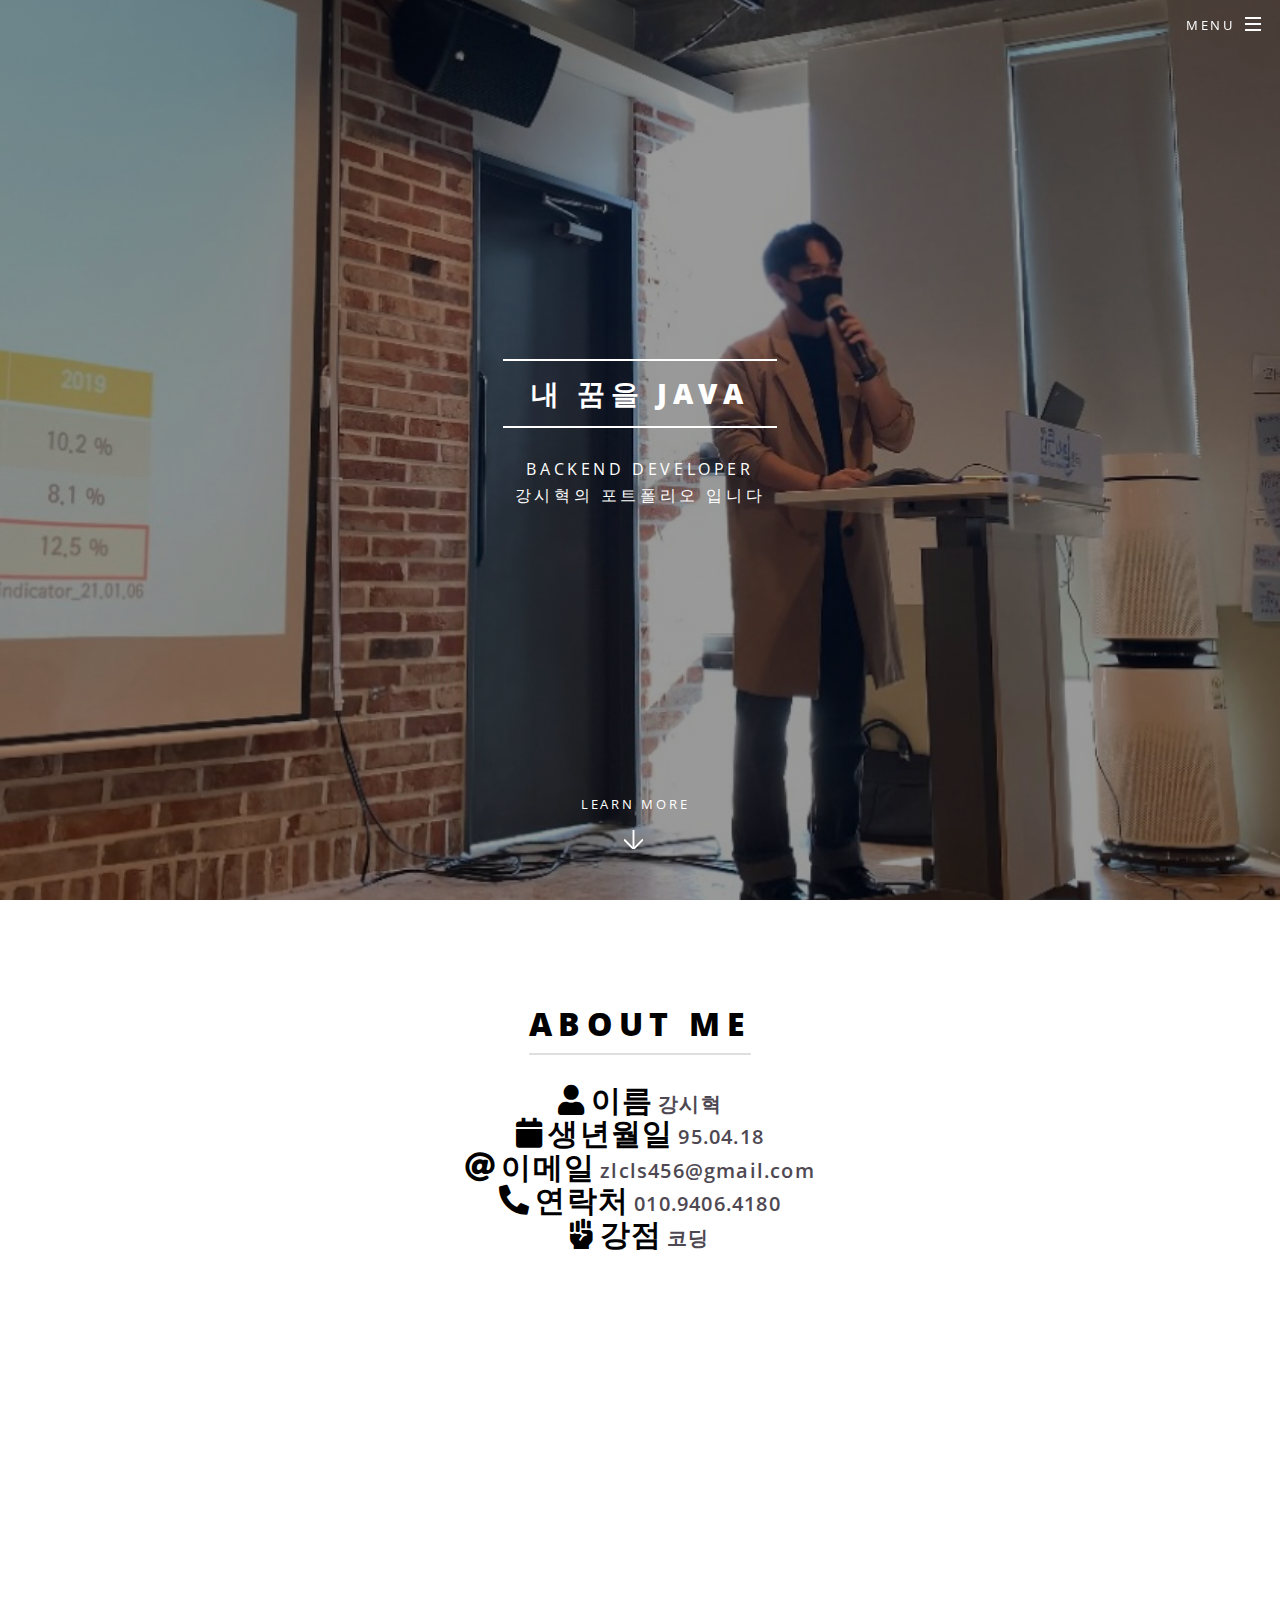
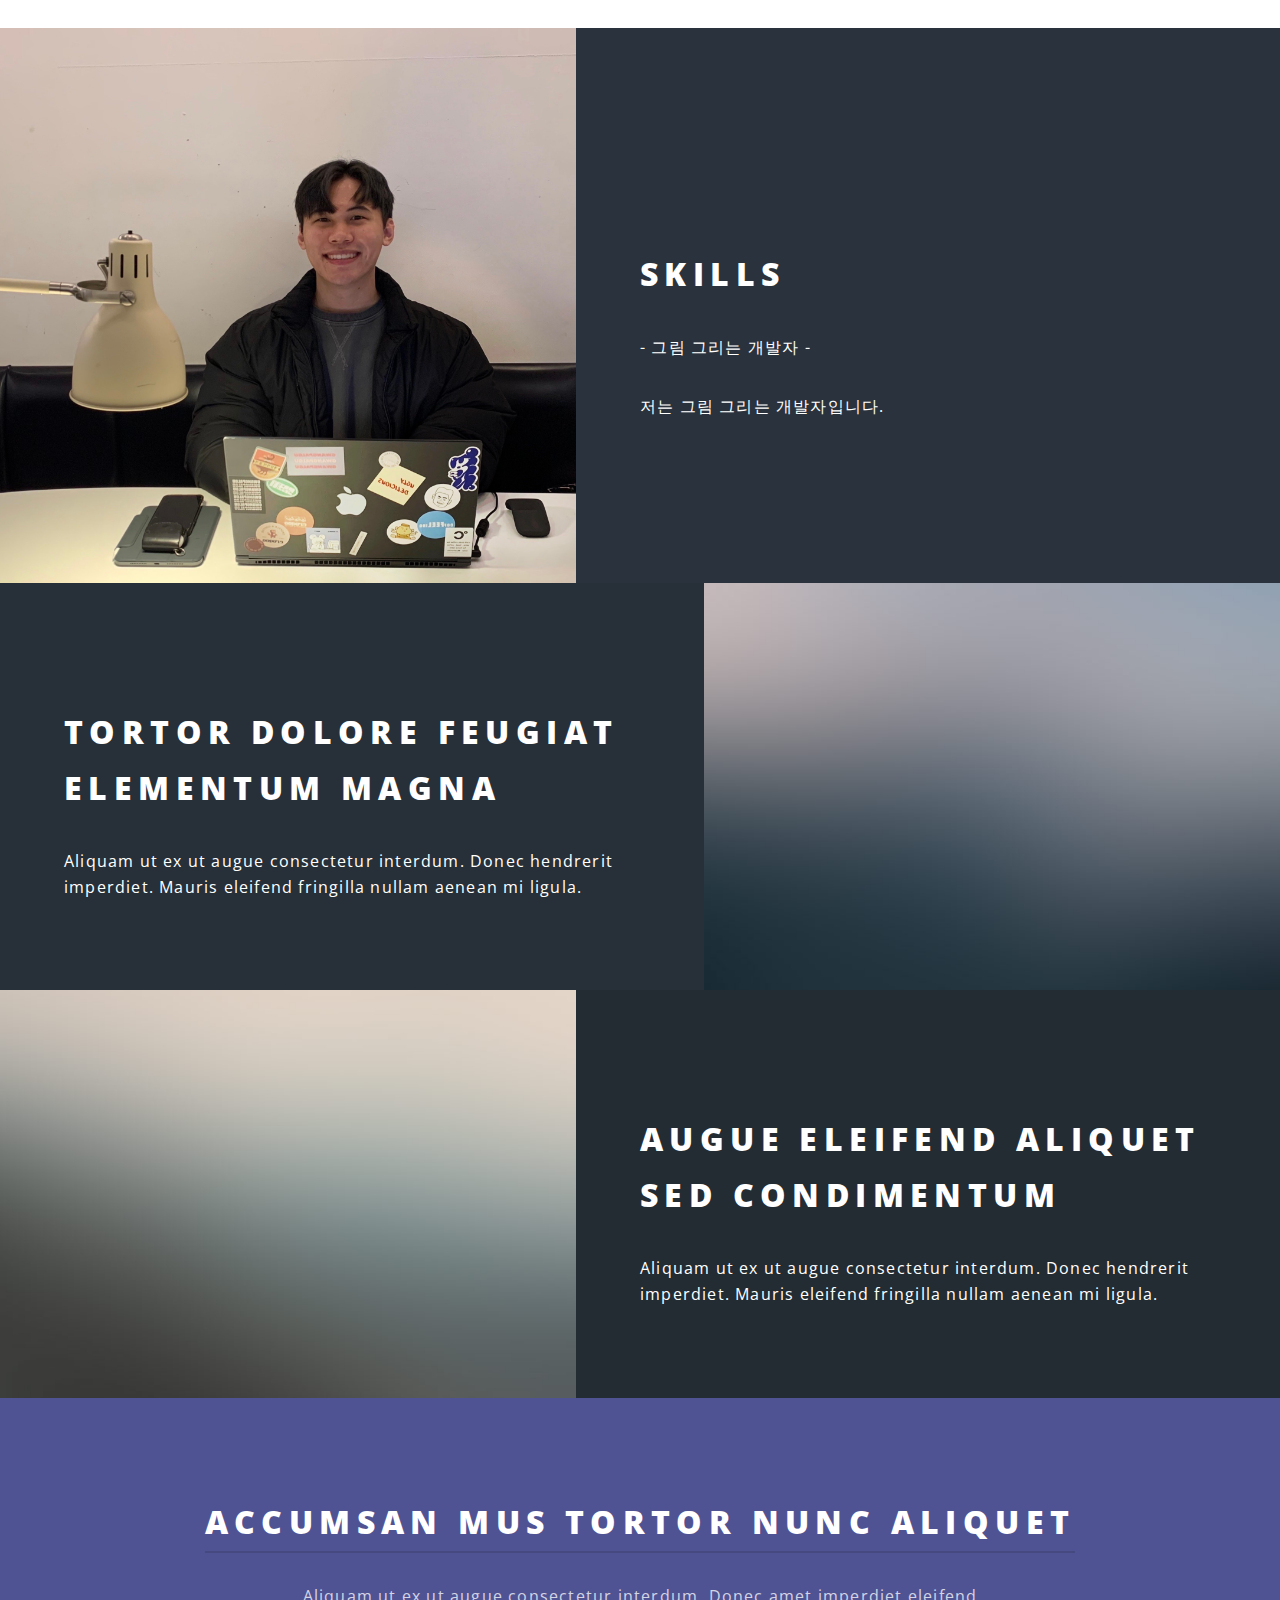
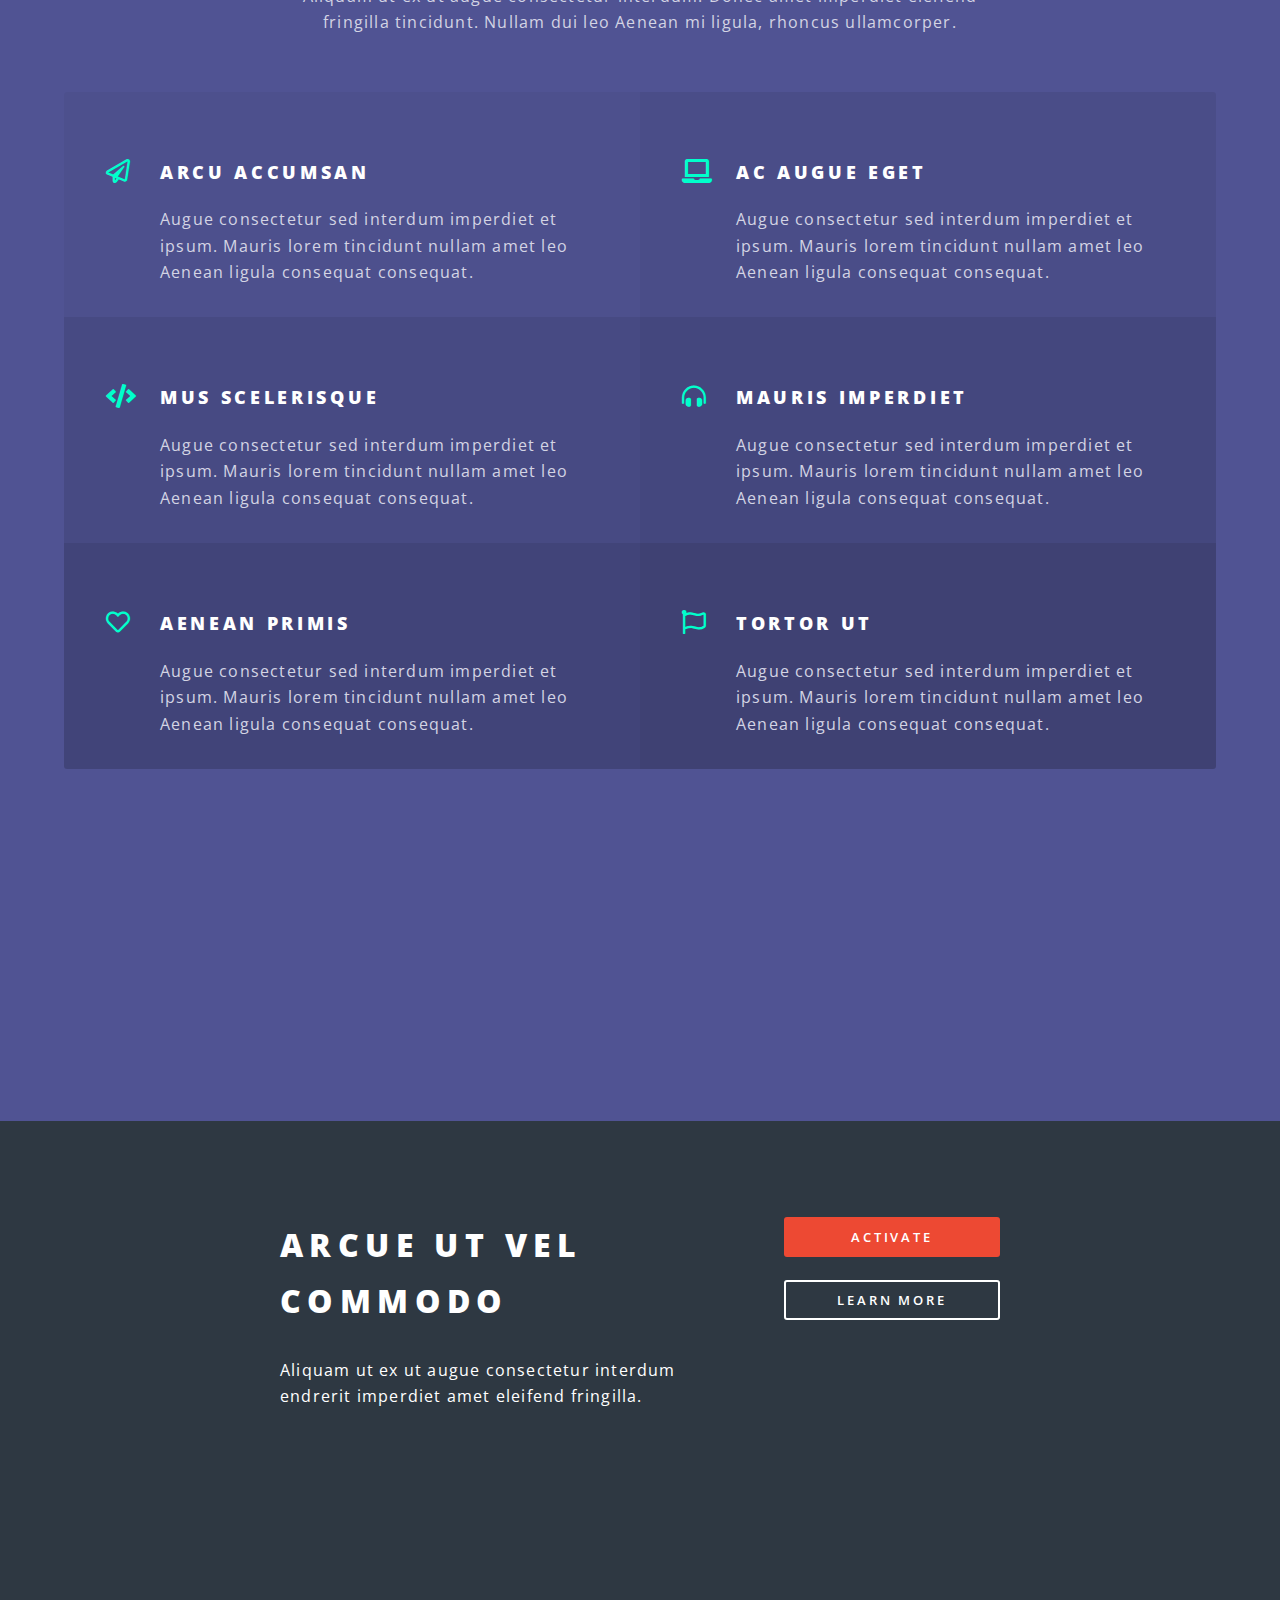
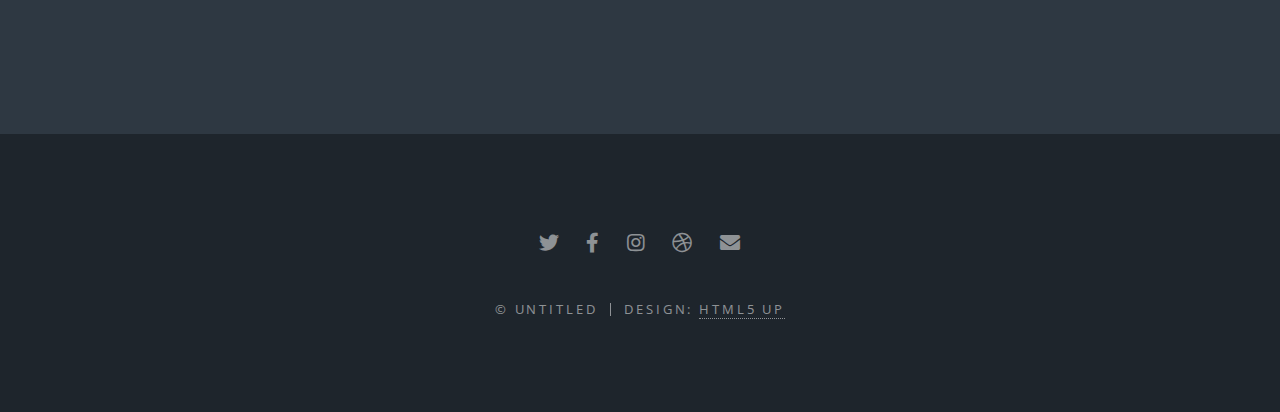
==== WebContent/index.html @ 8d901630 "웹 포트폴리오 제작 진행" ====
<!DOCTYPE HTML>
<!--
	Spectral by HTML5 UP
	html5up.net | @ajlkn
	Free for personal and commercial use under the CCA 3.0 license (html5up.net/license)
-->
<html>
	<head>
		<title>JAMES's Portfolio</title>
		<meta charset="utf-8" />
		<meta name="viewport" content="width=device-width, initial-scale=1, user-scalable=no" />
		<link rel="stylesheet" href="assets/css/main.css" />
		<link rel="stylesheet" href="https://cdnjs.cloudflare.com/ajax/libs/font-awesome/5.8.2/css/all.min.css"/>
		<noscript><link rel="stylesheet" href="assets/css/noscript.css" /></noscript>
	</head>
	<body class="landing is-preload">

		<!-- Page Wrapper -->
			<div id="page-wrapper">

				<!-- Header -->
					<header id="header" class="alt">
						<h1><a href="index.html">JAMES's Portfolio</a></h1>
						<nav id="nav">
							<ul>
								<li class="special">
									<a href="#menu" class="menuToggle"><span>Menu</span></a>
									<div id="menu">
										<ul>
											<li><a href="index.html">Home</a></li>
											<li><a href="generic.html">Generic</a></li>
											<li><a href="elements.html">Elements</a></li>
											<li><a href="#">Sign Up</a></li>
											<li><a href="#">Log In</a></li>
										</ul>
									</div>
								</li>
							</ul>
						</nav>
					</header>

				<!-- Banner -->
					<section id="banner">
						<div class="inner">
							<h2>내 꿈을 JAVA</h2>
							<p>Backend&nbsp;Developer</p>
							<p id="under_p">강시혁의&nbsp;포트폴리오&nbsp;입니다</p>							
							<!--<ul class="actions special">
								<li><a href="#" class="button primary">Activate</a></li>
							</ul>-->
						</div>
						<a href="#one" class="more scrolly">Learn More</a>
					</section>

				<!-- One -->
					<section id="one" class="wrapper style1 special">
						<div class="inner">
							<header class="major">
								<h2>ABOUT&nbsp;ME</h2>
								<div class="info_block">
									<i class="fas fa-user"></i>
									<span class="info_title">이름</span>
									<span>강시혁</span>
								</div>
								<div class="info_block">
									<i class="fas fa-calendar"></i>
									<span class="info_title">생년월일</span>
									<span>95.04.18</span>
								</div>
								<div class="info_block">
									<i class="fas fa-at"></i>
									<span class="info_title">이메일</span>
									<span>zlcls456@gmail.com</span>
								</div>
								<div class="info_block">
									<i class="fas fa-phone-alt"></i>
									<span class="info_title">연락처</span>
									<span>010.9406.4180</span>
								</div>
								<div class="info_block">
									<i class="fas fa-fist-raised"></i>
									<span class="info_title">강점</span>
									<span>코딩</span>
								</div>
							</header>
						</div>
					</section>

				<!-- Two -->
					<section id="two" class="wrapper alt style2">
						<section class="spotlight">
							<div class="image"><img src="images/james_dev.jpg" alt="" /></div><div class="content">
								<h2><br />
								SKILLS</h2>
								<div id="skill_box"></div>
								<div id="skill_box"></div>
								<div id="skill_box"></div>
								<p id="under_p">- 그림&nbsp;그리는&nbsp;개발자 -</p>
								<p id="under_p">저는 그림 그리는 개발자입니다.</p>
							</div>
						</section>
						<section class="spotlight">
							<div class="image"><img src="images/pic02.jpg" alt="" /></div><div class="content">
								<h2>Tortor dolore feugiat<br />
								elementum magna</h2>
								<p>Aliquam ut ex ut augue consectetur interdum. Donec hendrerit imperdiet. Mauris eleifend fringilla nullam aenean mi ligula.</p>
							</div>
						</section>
						<section class="spotlight">
							<div class="image"><img src="images/pic03.jpg" alt="" /></div><div class="content">
								<h2>Augue eleifend aliquet<br />
								sed condimentum</h2>
								<p>Aliquam ut ex ut augue consectetur interdum. Donec hendrerit imperdiet. Mauris eleifend fringilla nullam aenean mi ligula.</p>
							</div>
						</section>
					</section>

				<!-- Three -->
					<section id="three" class="wrapper style3 special">
						<div class="inner">
							<header class="major">
								<h2>Accumsan mus tortor nunc aliquet</h2>
								<p>Aliquam ut ex ut augue consectetur interdum. Donec amet imperdiet eleifend<br />
								fringilla tincidunt. Nullam dui leo Aenean mi ligula, rhoncus ullamcorper.</p>
							</header>
							<ul class="features">
								<li class="icon fa-paper-plane">
									<h3>Arcu accumsan</h3>
									<p>Augue consectetur sed interdum imperdiet et ipsum. Mauris lorem tincidunt nullam amet leo Aenean ligula consequat consequat.</p>
								</li>
								<li class="icon solid fa-laptop">
									<h3>Ac Augue Eget</h3>
									<p>Augue consectetur sed interdum imperdiet et ipsum. Mauris lorem tincidunt nullam amet leo Aenean ligula consequat consequat.</p>
								</li>
								<li class="icon solid fa-code">
									<h3>Mus Scelerisque</h3>
									<p>Augue consectetur sed interdum imperdiet et ipsum. Mauris lorem tincidunt nullam amet leo Aenean ligula consequat consequat.</p>
								</li>
								<li class="icon solid fa-headphones-alt">
									<h3>Mauris Imperdiet</h3>
									<p>Augue consectetur sed interdum imperdiet et ipsum. Mauris lorem tincidunt nullam amet leo Aenean ligula consequat consequat.</p>
								</li>
								<li class="icon fa-heart">
									<h3>Aenean Primis</h3>
									<p>Augue consectetur sed interdum imperdiet et ipsum. Mauris lorem tincidunt nullam amet leo Aenean ligula consequat consequat.</p>
								</li>
								<li class="icon fa-flag">
									<h3>Tortor Ut</h3>
									<p>Augue consectetur sed interdum imperdiet et ipsum. Mauris lorem tincidunt nullam amet leo Aenean ligula consequat consequat.</p>
								</li>
							</ul>
						</div>
					</section>

				<!-- CTA -->
					<section id="cta" class="wrapper style4">
						<div class="inner">
							<header>
								<h2>Arcue ut vel commodo</h2>
								<p>Aliquam ut ex ut augue consectetur interdum endrerit imperdiet amet eleifend fringilla.</p>
							</header>
							<ul class="actions stacked">
								<li><a href="#" class="button fit primary">Activate</a></li>
								<li><a href="#" class="button fit">Learn More</a></li>
							</ul>
						</div>
					</section>

				<!-- Footer -->
					<footer id="footer">
						<ul class="icons">
							<li><a href="#" class="icon brands fa-twitter"><span class="label">Twitter</span></a></li>
							<li><a href="#" class="icon brands fa-facebook-f"><span class="label">Facebook</span></a></li>
							<li><a href="#" class="icon brands fa-instagram"><span class="label">Instagram</span></a></li>
							<li><a href="#" class="icon brands fa-dribbble"><span class="label">Dribbble</span></a></li>
							<li><a href="#" class="icon solid fa-envelope"><span class="label">Email</span></a></li>
						</ul>
						<ul class="copyright">
							<li>&copy; Untitled</li><li>Design: <a href="http://html5up.net">HTML5 UP</a></li>
						</ul>
					</footer>

			</div>

		<!-- Scripts -->
			<script src="assets/js/jquery.min.js"></script>
			<script src="assets/js/jquery.scrollex.min.js"></script>
			<script src="assets/js/jquery.scrolly.min.js"></script>
			<script src="assets/js/browser.min.js"></script>
			<script src="assets/js/breakpoints.min.js"></script>
			<script src="assets/js/util.js"></script>
			<script src="assets/js/main.js"></script>

	</body>
</html>
---- WebContent/assets/css/main.css ----
@import url(fontawesome-all.min.css);
@import url("https://fonts.googleapis.com/css?family=Open+Sans:400,400italic,600,600italic,800,800italic");

/*
	Spectral by HTML5 UP
	html5up.net | @ajlkn
	Free for personal and commercial use under the CCA 3.0 license (html5up.net/license)
*/

html, body, div, span, applet, object,
iframe, h1, h2, h3, h4, h5, h6, p, blockquote,
pre, a, abbr, acronym, address, big, cite,
code, del, dfn, em, img, ins, kbd, q, s, samp,
small, strike, strong, sub, sup, tt, var, b,
u, i, center, dl, dt, dd, ol, ul, li, fieldset,
form, label, legend, table, caption, tbody,
tfoot, thead, tr, th, td, article, aside,
canvas, details, embed, figure, figcaption,
footer, header, hgroup, menu, nav, output, ruby,
section, summary, time, mark, audio, video {
	margin: 0;
	padding: 0;
	border: 0;
	font-size: 100%;
	font: inherit;
	vertical-align: baseline;}

article, aside, details, figcaption, figure,
footer, header, hgroup, menu, nav, section {
	display: block;}

body {
	line-height: 1;
}

ol, ul {
	list-style: none;
}

blockquote, q {
	quotes: none;
}

	blockquote:before, blockquote:after, q:before, q:after {
		content: '';
		content: none;
	}

table {
	border-collapse: collapse;
	border-spacing: 0;
}

body {
	-webkit-text-size-adjust: none;
}

mark {
	background-color: transparent;
	color: inherit;
}

input::-moz-focus-inner {
	border: 0;
	padding: 0;
}

input, select, textarea {
	-moz-appearance: none;
	-webkit-appearance: none;
	-ms-appearance: none;
	appearance: none;
}

/* Basic */

	@-ms-viewport {
		width: device-width;
	}

	html {
		box-sizing: border-box;
	}

	*, *:before, *:after {
		box-sizing: inherit;
	}

	body {
		background: #2e3842;
	}

		body.is-preload *, body.is-preload *:before, body.is-preload *:after {
			-moz-animation: none !important;
			-webkit-animation: none !important;
			-ms-animation: none !important;
			animation: none !important;
			-moz-transition: none !important;
			-webkit-transition: none !important;
			-ms-transition: none !important;
			transition: none !important;
		}

	body, input, select, textarea {
		color: #fff;
		font-family: "Open Sans", Helvetica, sans-serif;
		font-size: 15pt;
		font-weight: 400;
		letter-spacing: 0.075em;
		line-height: 1.65em;
	}

		@media screen and (max-width: 1680px) {

			body, input, select, textarea {
				font-size: 13pt;
			}

		}

		@media screen and (max-width: 1280px) {

			body, input, select, textarea {
				font-size: 12pt;
			}

		}

		@media screen and (max-width: 736px) {

			body, input, select, textarea {
				font-size: 11pt;
				letter-spacing: 0.0375em;
			}

		}

	a {
		-moz-transition: color 0.2s ease, border-bottom-color 0.2s ease;
		-webkit-transition: color 0.2s ease, border-bottom-color 0.2s ease;
		-ms-transition: color 0.2s ease, border-bottom-color 0.2s ease;
		transition: color 0.2s ease, border-bottom-color 0.2s ease;
		border-bottom: dotted 1px;
		color: inherit;
		text-decoration: none;
	}

		a:hover {
			border-bottom-color: transparent;
		}

	strong, b {
		color: #fff;
		font-weight: 600;
	}

	em, i {
		font-style: italic;
	}

	#under_p {
		margin: 0 0 2em 0;
	}
	h1, h2, h3, h4, h5, h6 {
		color: #fff;
		font-weight: 800;
		letter-spacing: 0.2em;
		line-height: 1em;
		margin: 0 0 1em 0;
		text-transform: uppercase;
	}

		h1 a, h2 a, h3 a, h4 a, h5 a, h6 a {
			color: inherit;
			text-decoration: none;
		}

	h2 {
		font-size: 2em;
		line-height: 1.75em;
	}

		@media screen and (max-width: 736px) {

			h2 {
				font-size: 1.5em;
				line-height: 1.65em;
			}

		}

	h3 {
		font-size: 1.15em;
		line-height: 1.75em;
	}

		@media screen and (max-width: 736px) {

			h3 {
				font-size: 1em;
				line-height: 1.65em;
			}
		}

	h4 {
		font-size: 1em;
		line-height: 1.5em;
	}

	h5 {
		font-size: 0.8em;
		line-height: 1.5em;
	}

	h6 {
		font-size: 0.7em;
		line-height: 1.5em;
	}

	sub {
		font-size: 0.8em;
		position: relative;
		top: 0.5em;
	}

	sup {
		font-size: 0.8em;
		position: relative;
		top: -0.5em;
	}

	hr {
		border: 0;
		border-bottom: solid 2px #fff;
		margin: 3em 0;
	}

		hr.major {
			margin: 4.5em 0;
		}

	blockquote {
		border-left: solid 4px #fff;
		font-style: italic;
		margin: 0 0 2em 0;
		padding: 0.5em 0 0.5em 2em;
	}

	code {
		background: rgba(144, 144, 144, 0.25);
		border-radius: 3px;
		font-family: "Courier New", monospace;
		font-size: 0.9em;
		letter-spacing: 0;
		margin: 0 0.25em;
		padding: 0.25em 0.65em;
	}

	pre {
		-webkit-overflow-scrolling: touch;
		font-family: "Courier New", monospace;
		font-size: 0.9em;
		margin: 0 0 2em 0;
	}

		pre code {
			display: block;
			line-height: 1.75em;
			padding: 1em 1.5em;
			overflow-x: auto;
		}

	.align-left {
		text-align: left;
	}

	.align-center {
		text-align: center;
	}

	.align-right {
		text-align: right;
	}

/* Row */

	.row {
		display: flex;
		flex-wrap: wrap;
		box-sizing: border-box;
		align-items: stretch;
	}

		.row > * {
			box-sizing: border-box;
		}

		.row.gtr-uniform > * > :last-child {
			margin-bottom: 0;
		}

		.row.aln-left {
			justify-content: flex-start;
		}

		.row.aln-center {
			justify-content: center;
		}

		.row.aln-right {
			justify-content: flex-end;
		}

		.row.aln-top {
			align-items: flex-start;
		}

		.row.aln-middle {
			align-items: center;
		}

		.row.aln-bottom {
			align-items: flex-end;
		}

		.row > .imp {
			order: -1;
		}

		.row > .col-1 {
			width: 8.33333%;
		}

		.row > .off-1 {
			margin-left: 8.33333%;
		}

		.row > .col-2 {
			width: 16.66667%;
		}

		.row > .off-2 {
			margin-left: 16.66667%;
		}

		.row > .col-3 {
			width: 25%;
		}

		.row > .off-3 {
			margin-left: 25%;
		}

		.row > .col-4 {
			width: 33.33333%;
		}

		.row > .off-4 {
			margin-left: 33.33333%;
		}

		.row > .col-5 {
			width: 41.66667%;
		}

		.row > .off-5 {
			margin-left: 41.66667%;
		}

		.row > .col-6 {
			width: 50%;
		}

		.row > .off-6 {
			margin-left: 50%;
		}

		.row > .col-7 {
			width: 58.33333%;
		}

		.row > .off-7 {
			margin-left: 58.33333%;
		}

		.row > .col-8 {
			width: 66.66667%;
		}

		.row > .off-8 {
			margin-left: 66.66667%;
		}

		.row > .col-9 {
			width: 75%;
		}

		.row > .off-9 {
			margin-left: 75%;
		}

		.row > .col-10 {
			width: 83.33333%;
		}

		.row > .off-10 {
			margin-left: 83.33333%;
		}

		.row > .col-11 {
			width: 91.66667%;
		}

		.row > .off-11 {
			margin-left: 91.66667%;
		}

		.row > .col-12 {
			width: 100%;
		}

		.row > .off-12 {
			margin-left: 100%;
		}

		.row.gtr-0 {
			margin-top: 0;
			margin-left: 0em;
		}

			.row.gtr-0 > * {
				padding: 0 0 0 0em;
			}

			.row.gtr-0.gtr-uniform {
				margin-top: 0em;
			}

				.row.gtr-0.gtr-uniform > * {
					padding-top: 0em;
				}

		.row.gtr-25 {
			margin-top: 0;
			margin-left: -0.375em;
		}

			.row.gtr-25 > * {
				padding: 0 0 0 0.375em;
			}

			.row.gtr-25.gtr-uniform {
				margin-top: -0.375em;
			}

				.row.gtr-25.gtr-uniform > * {
					padding-top: 0.375em;
				}

		.row.gtr-50 {
			margin-top: 0;
			margin-left: -0.75em;
		}

			.row.gtr-50 > * {
				padding: 0 0 0 0.75em;
			}

			.row.gtr-50.gtr-uniform {
				margin-top: -0.75em;
			}

				.row.gtr-50.gtr-uniform > * {
					padding-top: 0.75em;
				}

		.row {
			margin-top: 0;
			margin-left: -1.5em;
		}

			.row > * {
				padding: 0 0 0 1.5em;
			}

			.row.gtr-uniform {
				margin-top: -1.5em;
			}

				.row.gtr-uniform > * {
					padding-top: 1.5em;
				}

		.row.gtr-150 {
			margin-top: 0;
			margin-left: -2.25em;
		}

			.row.gtr-150 > * {
				padding: 0 0 0 2.25em;
			}

			.row.gtr-150.gtr-uniform {
				margin-top: -2.25em;
			}

				.row.gtr-150.gtr-uniform > * {
					padding-top: 2.25em;
				}

		.row.gtr-200 {
			margin-top: 0;
			margin-left: -3em;
		}

			.row.gtr-200 > * {
				padding: 0 0 0 3em;
			}

			.row.gtr-200.gtr-uniform {
				margin-top: -3em;
			}

				.row.gtr-200.gtr-uniform > * {
					padding-top: 3em;
				}

		@media screen and (max-width: 1680px) {

			.row {
				display: flex;
				flex-wrap: wrap;
				box-sizing: border-box;
				align-items: stretch;
			}

				.row > * {
					box-sizing: border-box;
				}

				.row.gtr-uniform > * > :last-child {
					margin-bottom: 0;
				}

				.row.aln-left {
					justify-content: flex-start;
				}

				.row.aln-center {
					justify-content: center;
				}

				.row.aln-right {
					justify-content: flex-end;
				}

				.row.aln-top {
					align-items: flex-start;
				}

				.row.aln-middle {
					align-items: center;
				}

				.row.aln-bottom {
					align-items: flex-end;
				}

				.row > .imp-xlarge {
					order: -1;
				}

				.row > .col-1-xlarge {
					width: 8.33333%;
				}

				.row > .off-1-xlarge {
					margin-left: 8.33333%;
				}

				.row > .col-2-xlarge {
					width: 16.66667%;
				}

				.row > .off-2-xlarge {
					margin-left: 16.66667%;
				}

				.row > .col-3-xlarge {
					width: 25%;
				}

				.row > .off-3-xlarge {
					margin-left: 25%;
				}

				.row > .col-4-xlarge {
					width: 33.33333%;
				}

				.row > .off-4-xlarge {
					margin-left: 33.33333%;
				}

				.row > .col-5-xlarge {
					width: 41.66667%;
				}

				.row > .off-5-xlarge {
					margin-left: 41.66667%;
				}

				.row > .col-6-xlarge {
					width: 50%;
				}

				.row > .off-6-xlarge {
					margin-left: 50%;
				}

				.row > .col-7-xlarge {
					width: 58.33333%;
				}

				.row > .off-7-xlarge {
					margin-left: 58.33333%;
				}

				.row > .col-8-xlarge {
					width: 66.66667%;
				}

				.row > .off-8-xlarge {
					margin-left: 66.66667%;
				}

				.row > .col-9-xlarge {
					width: 75%;
				}

				.row > .off-9-xlarge {
					margin-left: 75%;
				}

				.row > .col-10-xlarge {
					width: 83.33333%;
				}

				.row > .off-10-xlarge {
					margin-left: 83.33333%;
				}

				.row > .col-11-xlarge {
					width: 91.66667%;
				}

				.row > .off-11-xlarge {
					margin-left: 91.66667%;
				}

				.row > .col-12-xlarge {
					width: 100%;
				}

				.row > .off-12-xlarge {
					margin-left: 100%;
				}

				.row.gtr-0 {
					margin-top: 0;
					margin-left: 0em;
				}

					.row.gtr-0 > * {
						padding: 0 0 0 0em;
					}

					.row.gtr-0.gtr-uniform {
						margin-top: 0em;
					}

						.row.gtr-0.gtr-uniform > * {
							padding-top: 0em;
						}

				.row.gtr-25 {
					margin-top: 0;
					margin-left: -0.375em;
				}

					.row.gtr-25 > * {
						padding: 0 0 0 0.375em;
					}

					.row.gtr-25.gtr-uniform {
						margin-top: -0.375em;
					}

						.row.gtr-25.gtr-uniform > * {
							padding-top: 0.375em;
						}

				.row.gtr-50 {
					margin-top: 0;
					margin-left: -0.75em;
				}

					.row.gtr-50 > * {
						padding: 0 0 0 0.75em;
					}

					.row.gtr-50.gtr-uniform {
						margin-top: -0.75em;
					}

						.row.gtr-50.gtr-uniform > * {
							padding-top: 0.75em;
						}

				.row {
					margin-top: 0;
					margin-left: -1.5em;
				}

					.row > * {
						padding: 0 0 0 1.5em;
					}

					.row.gtr-uniform {
						margin-top: -1.5em;
					}

						.row.gtr-uniform > * {
							padding-top: 1.5em;
						}

				.row.gtr-150 {
					margin-top: 0;
					margin-left: -2.25em;
				}

					.row.gtr-150 > * {
						padding: 0 0 0 2.25em;
					}

					.row.gtr-150.gtr-uniform {
						margin-top: -2.25em;
					}

						.row.gtr-150.gtr-uniform > * {
							padding-top: 2.25em;
						}

				.row.gtr-200 {
					margin-top: 0;
					margin-left: -3em;
				}

					.row.gtr-200 > * {
						padding: 0 0 0 3em;
					}

					.row.gtr-200.gtr-uniform {
						margin-top: -3em;
					}

						.row.gtr-200.gtr-uniform > * {
							padding-top: 3em;
						}

		}

		@media screen and (max-width: 1280px) {

			.row {
				display: flex;
				flex-wrap: wrap;
				box-sizing: border-box;
				align-items: stretch;
			}

				.row > * {
					box-sizing: border-box;
				}

				.row.gtr-uniform > * > :last-child {
					margin-bottom: 0;
				}

				.row.aln-left {
					justify-content: flex-start;
				}

				.row.aln-center {
					justify-content: center;
				}

				.row.aln-right {
					justify-content: flex-end;
				}

				.row.aln-top {
					align-items: flex-start;
				}

				.row.aln-middle {
					align-items: center;
				}

				.row.aln-bottom {
					align-items: flex-end;
				}

				.row > .imp-large {
					order: -1;
				}

				.row > .col-1-large {
					width: 8.33333%;
				}

				.row > .off-1-large {
					margin-left: 8.33333%;
				}

				.row > .col-2-large {
					width: 16.66667%;
				}

				.row > .off-2-large {
					margin-left: 16.66667%;
				}

				.row > .col-3-large {
					width: 25%;
				}

				.row > .off-3-large {
					margin-left: 25%;
				}

				.row > .col-4-large {
					width: 33.33333%;
				}

				.row > .off-4-large {
					margin-left: 33.33333%;
				}

				.row > .col-5-large {
					width: 41.66667%;
				}

				.row > .off-5-large {
					margin-left: 41.66667%;
				}

				.row > .col-6-large {
					width: 50%;
				}

				.row > .off-6-large {
					margin-left: 50%;
				}

				.row > .col-7-large {
					width: 58.33333%;
				}

				.row > .off-7-large {
					margin-left: 58.33333%;
				}

				.row > .col-8-large {
					width: 66.66667%;
				}

				.row > .off-8-large {
					margin-left: 66.66667%;
				}

				.row > .col-9-large {
					width: 75%;
				}

				.row > .off-9-large {
					margin-left: 75%;
				}

				.row > .col-10-large {
					width: 83.33333%;
				}

				.row > .off-10-large {
					margin-left: 83.33333%;
				}

				.row > .col-11-large {
					width: 91.66667%;
				}

				.row > .off-11-large {
					margin-left: 91.66667%;
				}

				.row > .col-12-large {
					width: 100%;
				}

				.row > .off-12-large {
					margin-left: 100%;
				}

				.row.gtr-0 {
					margin-top: 0;
					margin-left: 0em;
				}

					.row.gtr-0 > * {
						padding: 0 0 0 0em;
					}

					.row.gtr-0.gtr-uniform {
						margin-top: 0em;
					}

						.row.gtr-0.gtr-uniform > * {
							padding-top: 0em;
						}

				.row.gtr-25 {
					margin-top: 0;
					margin-left: -0.375em;
				}

					.row.gtr-25 > * {
						padding: 0 0 0 0.375em;
					}

					.row.gtr-25.gtr-uniform {
						margin-top: -0.375em;
					}

						.row.gtr-25.gtr-uniform > * {
							padding-top: 0.375em;
						}

				.row.gtr-50 {
					margin-top: 0;
					margin-left: -0.75em;
				}

					.row.gtr-50 > * {
						padding: 0 0 0 0.75em;
					}

					.row.gtr-50.gtr-uniform {
						margin-top: -0.75em;
					}

						.row.gtr-50.gtr-uniform > * {
							padding-top: 0.75em;
						}

				.row {
					margin-top: 0;
					margin-left: -1.5em;
				}

					.row > * {
						padding: 0 0 0 1.5em;
					}

					.row.gtr-uniform {
						margin-top: -1.5em;
					}

						.row.gtr-uniform > * {
							padding-top: 1.5em;
						}

				.row.gtr-150 {
					margin-top: 0;
					margin-left: -2.25em;
				}

					.row.gtr-150 > * {
						padding: 0 0 0 2.25em;
					}

					.row.gtr-150.gtr-uniform {
						margin-top: -2.25em;
					}

						.row.gtr-150.gtr-uniform > * {
							padding-top: 2.25em;
						}

				.row.gtr-200 {
					margin-top: 0;
					margin-left: -3em;
				}

					.row.gtr-200 > * {
						padding: 0 0 0 3em;
					}

					.row.gtr-200.gtr-uniform {
						margin-top: -3em;
					}

						.row.gtr-200.gtr-uniform > * {
							padding-top: 3em;
						}

		}

		@media screen and (max-width: 980px) {

			.row {
				display: flex;
				flex-wrap: wrap;
				box-sizing: border-box;
				align-items: stretch;
			}

				.row > * {
					box-sizing: border-box;
				}

				.row.gtr-uniform > * > :last-child {
					margin-bottom: 0;
				}

				.row.aln-left {
					justify-content: flex-start;
				}

				.row.aln-center {
					justify-content: center;
				}

				.row.aln-right {
					justify-content: flex-end;
				}

				.row.aln-top {
					align-items: flex-start;
				}

				.row.aln-middle {
					align-items: center;
				}

				.row.aln-bottom {
					align-items: flex-end;
				}

				.row > .imp-medium {
					order: -1;
				}

				.row > .col-1-medium {
					width: 8.33333%;
				}

				.row > .off-1-medium {
					margin-left: 8.33333%;
				}

				.row > .col-2-medium {
					width: 16.66667%;
				}

				.row > .off-2-medium {
					margin-left: 16.66667%;
				}

				.row > .col-3-medium {
					width: 25%;
				}

				.row > .off-3-medium {
					margin-left: 25%;
				}

				.row > .col-4-medium {
					width: 33.33333%;
				}

				.row > .off-4-medium {
					margin-left: 33.33333%;
				}

				.row > .col-5-medium {
					width: 41.66667%;
				}

				.row > .off-5-medium {
					margin-left: 41.66667%;
				}

				.row > .col-6-medium {
					width: 50%;
				}

				.row > .off-6-medium {
					margin-left: 50%;
				}

				.row > .col-7-medium {
					width: 58.33333%;
				}

				.row > .off-7-medium {
					margin-left: 58.33333%;
				}

				.row > .col-8-medium {
					width: 66.66667%;
				}

				.row > .off-8-medium {
					margin-left: 66.66667%;
				}

				.row > .col-9-medium {
					width: 75%;
				}

				.row > .off-9-medium {
					margin-left: 75%;
				}

				.row > .col-10-medium {
					width: 83.33333%;
				}

				.row > .off-10-medium {
					margin-left: 83.33333%;
				}

				.row > .col-11-medium {
					width: 91.66667%;
				}

				.row > .off-11-medium {
					margin-left: 91.66667%;
				}

				.row > .col-12-medium {
					width: 100%;
				}

				.row > .off-12-medium {
					margin-left: 100%;
				}

				.row.gtr-0 {
					margin-top: 0;
					margin-left: 0em;
				}

					.row.gtr-0 > * {
						padding: 0 0 0 0em;
					}

					.row.gtr-0.gtr-uniform {
						margin-top: 0em;
					}

						.row.gtr-0.gtr-uniform > * {
							padding-top: 0em;
						}

				.row.gtr-25 {
					margin-top: 0;
					margin-left: -0.375em;
				}

					.row.gtr-25 > * {
						padding: 0 0 0 0.375em;
					}

					.row.gtr-25.gtr-uniform {
						margin-top: -0.375em;
					}

						.row.gtr-25.gtr-uniform > * {
							padding-top: 0.375em;
						}

				.row.gtr-50 {
					margin-top: 0;
					margin-left: -0.75em;
				}

					.row.gtr-50 > * {
						padding: 0 0 0 0.75em;
					}

					.row.gtr-50.gtr-uniform {
						margin-top: -0.75em;
					}

						.row.gtr-50.gtr-uniform > * {
							padding-top: 0.75em;
						}

				.row {
					margin-top: 0;
					margin-left: -1.5em;
				}

					.row > * {
						padding: 0 0 0 1.5em;
					}

					.row.gtr-uniform {
						margin-top: -1.5em;
					}

						.row.gtr-uniform > * {
							padding-top: 1.5em;
						}

				.row.gtr-150 {
					margin-top: 0;
					margin-left: -2.25em;
				}

					.row.gtr-150 > * {
						padding: 0 0 0 2.25em;
					}

					.row.gtr-150.gtr-uniform {
						margin-top: -2.25em;
					}

						.row.gtr-150.gtr-uniform > * {
							padding-top: 2.25em;
						}

				.row.gtr-200 {
					margin-top: 0;
					margin-left: -3em;
				}

					.row.gtr-200 > * {
						padding: 0 0 0 3em;
					}

					.row.gtr-200.gtr-uniform {
						margin-top: -3em;
					}

						.row.gtr-200.gtr-uniform > * {
							padding-top: 3em;
						}

		}

		@media screen and (max-width: 736px) {

			.row {
				display: flex;
				flex-wrap: wrap;
				box-sizing: border-box;
				align-items: stretch;
			}

				.row > * {
					box-sizing: border-box;
				}

				.row.gtr-uniform > * > :last-child {
					margin-bottom: 0;
				}

				.row.aln-left {
					justify-content: flex-start;
				}

				.row.aln-center {
					justify-content: center;
				}

				.row.aln-right {
					justify-content: flex-end;
				}

				.row.aln-top {
					align-items: flex-start;
				}

				.row.aln-middle {
					align-items: center;
				}

				.row.aln-bottom {
					align-items: flex-end;
				}

				.row > .imp-small {
					order: -1;
				}

				.row > .col-1-small {
					width: 8.33333%;
				}

				.row > .off-1-small {
					margin-left: 8.33333%;
				}

				.row > .col-2-small {
					width: 16.66667%;
				}

				.row > .off-2-small {
					margin-left: 16.66667%;
				}

				.row > .col-3-small {
					width: 25%;
				}

				.row > .off-3-small {
					margin-left: 25%;
				}

				.row > .col-4-small {
					width: 33.33333%;
				}

				.row > .off-4-small {
					margin-left: 33.33333%;
				}

				.row > .col-5-small {
					width: 41.66667%;
				}

				.row > .off-5-small {
					margin-left: 41.66667%;
				}

				.row > .col-6-small {
					width: 50%;
				}

				.row > .off-6-small {
					margin-left: 50%;
				}

				.row > .col-7-small {
					width: 58.33333%;
				}

				.row > .off-7-small {
					margin-left: 58.33333%;
				}

				.row > .col-8-small {
					width: 66.66667%;
				}

				.row > .off-8-small {
					margin-left: 66.66667%;
				}

				.row > .col-9-small {
					width: 75%;
				}

				.row > .off-9-small {
					margin-left: 75%;
				}

				.row > .col-10-small {
					width: 83.33333%;
				}

				.row > .off-10-small {
					margin-left: 83.33333%;
				}

				.row > .col-11-small {
					width: 91.66667%;
				}

				.row > .off-11-small {
					margin-left: 91.66667%;
				}

				.row > .col-12-small {
					width: 100%;
				}

				.row > .off-12-small {
					margin-left: 100%;
				}

				.row.gtr-0 {
					margin-top: 0;
					margin-left: 0em;
				}

					.row.gtr-0 > * {
						padding: 0 0 0 0em;
					}

					.row.gtr-0.gtr-uniform {
						margin-top: 0em;
					}

						.row.gtr-0.gtr-uniform > * {
							padding-top: 0em;
						}

				.row.gtr-25 {
					margin-top: 0;
					margin-left: -0.375em;
				}

					.row.gtr-25 > * {
						padding: 0 0 0 0.375em;
					}

					.row.gtr-25.gtr-uniform {
						margin-top: -0.375em;
					}

						.row.gtr-25.gtr-uniform > * {
							padding-top: 0.375em;
						}

				.row.gtr-50 {
					margin-top: 0;
					margin-left: -0.75em;
				}

					.row.gtr-50 > * {
						padding: 0 0 0 0.75em;
					}

					.row.gtr-50.gtr-uniform {
						margin-top: -0.75em;
					}

						.row.gtr-50.gtr-uniform > * {
							padding-top: 0.75em;
						}

				.row {
					margin-top: 0;
					margin-left: -1.5em;
				}

					.row > * {
						padding: 0 0 0 1.5em;
					}

					.row.gtr-uniform {
						margin-top: -1.5em;
					}

						.row.gtr-uniform > * {
							padding-top: 1.5em;
						}

				.row.gtr-150 {
					margin-top: 0;
					margin-left: -2.25em;
				}

					.row.gtr-150 > * {
						padding: 0 0 0 2.25em;
					}

					.row.gtr-150.gtr-uniform {
						margin-top: -2.25em;
					}

						.row.gtr-150.gtr-uniform > * {
							padding-top: 2.25em;
						}

				.row.gtr-200 {
					margin-top: 0;
					margin-left: -3em;
				}

					.row.gtr-200 > * {
						padding: 0 0 0 3em;
					}

					.row.gtr-200.gtr-uniform {
						margin-top: -3em;
					}

						.row.gtr-200.gtr-uniform > * {
							padding-top: 3em;
						}

		}

		@media screen and (max-width: 480px) {

			.row {
				display: flex;
				flex-wrap: wrap;
				box-sizing: border-box;
				align-items: stretch;
			}

				.row > * {
					box-sizing: border-box;
				}

				.row.gtr-uniform > * > :last-child {
					margin-bottom: 0;
				}

				.row.aln-left {
					justify-content: flex-start;
				}

				.row.aln-center {
					justify-content: center;
				}

				.row.aln-right {
					justify-content: flex-end;
				}

				.row.aln-top {
					align-items: flex-start;
				}

				.row.aln-middle {
					align-items: center;
				}

				.row.aln-bottom {
					align-items: flex-end;
				}

				.row > .imp-xsmall {
					order: -1;
				}

				.row > .col-1-xsmall {
					width: 8.33333%;
				}

				.row > .off-1-xsmall {
					margin-left: 8.33333%;
				}

				.row > .col-2-xsmall {
					width: 16.66667%;
				}

				.row > .off-2-xsmall {
					margin-left: 16.66667%;
				}

				.row > .col-3-xsmall {
					width: 25%;
				}

				.row > .off-3-xsmall {
					margin-left: 25%;
				}

				.row > .col-4-xsmall {
					width: 33.33333%;
				}

				.row > .off-4-xsmall {
					margin-left: 33.33333%;
				}

				.row > .col-5-xsmall {
					width: 41.66667%;
				}

				.row > .off-5-xsmall {
					margin-left: 41.66667%;
				}

				.row > .col-6-xsmall {
					width: 50%;
				}

				.row > .off-6-xsmall {
					margin-left: 50%;
				}

				.row > .col-7-xsmall {
					width: 58.33333%;
				}

				.row > .off-7-xsmall {
					margin-left: 58.33333%;
				}

				.row > .col-8-xsmall {
					width: 66.66667%;
				}

				.row > .off-8-xsmall {
					margin-left: 66.66667%;
				}

				.row > .col-9-xsmall {
					width: 75%;
				}

				.row > .off-9-xsmall {
					margin-left: 75%;
				}

				.row > .col-10-xsmall {
					width: 83.33333%;
				}

				.row > .off-10-xsmall {
					margin-left: 83.33333%;
				}

				.row > .col-11-xsmall {
					width: 91.66667%;
				}

				.row > .off-11-xsmall {
					margin-left: 91.66667%;
				}

				.row > .col-12-xsmall {
					width: 100%;
				}

				.row > .off-12-xsmall {
					margin-left: 100%;
				}

				.row.gtr-0 {
					margin-top: 0;
					margin-left: 0em;
				}

					.row.gtr-0 > * {
						padding: 0 0 0 0em;
					}

					.row.gtr-0.gtr-uniform {
						margin-top: 0em;
					}

						.row.gtr-0.gtr-uniform > * {
							padding-top: 0em;
						}

				.row.gtr-25 {
					margin-top: 0;
					margin-left: -0.375em;
				}

					.row.gtr-25 > * {
						padding: 0 0 0 0.375em;
					}

					.row.gtr-25.gtr-uniform {
						margin-top: -0.375em;
					}

						.row.gtr-25.gtr-uniform > * {
							padding-top: 0.375em;
						}

				.row.gtr-50 {
					margin-top: 0;
					margin-left: -0.75em;
				}

					.row.gtr-50 > * {
						padding: 0 0 0 0.75em;
					}

					.row.gtr-50.gtr-uniform {
						margin-top: -0.75em;
					}

						.row.gtr-50.gtr-uniform > * {
							padding-top: 0.75em;
						}

				.row {
					margin-top: 0;
					margin-left: -1.5em;
				}

					.row > * {
						padding: 0 0 0 1.5em;
					}

					.row.gtr-uniform {
						margin-top: -1.5em;
					}

						.row.gtr-uniform > * {
							padding-top: 1.5em;
						}

				.row.gtr-150 {
					margin-top: 0;
					margin-left: -2.25em;
				}

					.row.gtr-150 > * {
						padding: 0 0 0 2.25em;
					}

					.row.gtr-150.gtr-uniform {
						margin-top: -2.25em;
					}

						.row.gtr-150.gtr-uniform > * {
							padding-top: 2.25em;
						}

				.row.gtr-200 {
					margin-top: 0;
					margin-left: -3em;
				}

					.row.gtr-200 > * {
						padding: 0 0 0 3em;
					}

					.row.gtr-200.gtr-uniform {
						margin-top: -3em;
					}

						.row.gtr-200.gtr-uniform > * {
							padding-top: 3em;
						}

		}

/* Section/Article */

	section.special, article.special {
		text-align: center;
	}

	header p {
		color: rgba(255, 255, 255, 0.5);
		position: relative;
		top: -0.25em;
	}

	header h3 + p {
		font-size: 1.1em;
	}

	header h4 + p,
	header h5 + p,
	header h6 + p {
		font-size: 0.9em;
	}

	header.major {
		margin: 0 0 3.5em 0;
	}

		header.major h2, header.major h3, header.major h4, header.major h5, header.major h6 {
			border-bottom: solid 2px #fff;
			display: inline-block;
			margin-bottom: 30px;
			position: relative;
		}

			header.major h2:after, header.major h3:after, header.major h4:after, header.major h5:after, header.major h6:after {
				content: '';
				display: block;
				height: 1px;
			}

		header.major p {
			color: #fff;
			top: 0;
		}

		@media screen and (max-width: 736px) {

			header.major {
				margin: 0 0 2em 0;
			}

		}

	@media screen and (max-width: 980px) {

		header br {
			display: none;
		}

	}

/* Form */

	form {
		margin: 0 0 2em 0;
	}

	label {
		color: #fff;
		display: block;
		font-size: 0.9em;
		font-weight: 600;
		margin: 0 0 1em 0;
	}

	input[type="text"],
	input[type="password"],
	input[type="email"],
	select,
	textarea {
		-moz-appearance: none;
		-webkit-appearance: none;
		-ms-appearance: none;
		appearance: none;
		background-color: rgba(144, 144, 144, 0.25);
		border-radius: 3px;
		border: none;
		color: inherit;
		display: block;
		outline: 0;
		padding: 0 1em;
		text-decoration: none;
		width: 100%;
	}

		input[type="text"]:invalid,
		input[type="password"]:invalid,
		input[type="email"]:invalid,
		select:invalid,
		textarea:invalid {
			box-shadow: none;
		}

		input[type="text"]:focus,
		input[type="password"]:focus,
		input[type="email"]:focus,
		select:focus,
		textarea:focus {
			box-shadow: 0 0 0 2px #21b2a6;
		}

	select {
		background-size: 1.25em;
		background-repeat: no-repeat;
		background-position: calc(100% - 1em) center;
		height: 2.75em;
		padding-right: 2.75em;
		text-overflow: ellipsis;
	}

		select:focus::-ms-value {
			background-color: transparent;
		}

		select::-ms-expand {
			display: none;
		}

	input[type="text"],
	input[type="password"],
	input[type="email"],
	select {
		height: 2.75em;
	}

	textarea {
		padding: 0.75em 1em;
	}

	input[type="checkbox"],
	input[type="radio"] {
		-moz-appearance: none;
		-webkit-appearance: none;
		-ms-appearance: none;
		appearance: none;
		display: block;
		float: left;
		margin-right: -2em;
		opacity: 0;
		width: 1em;
		z-index: -1;
	}

		input[type="checkbox"] + label,
		input[type="radio"] + label {
			text-decoration: none;
			color: #fff;
			cursor: pointer;
			display: inline-block;
			font-size: 1em;
			font-weight: 400;
			padding-left: 2.4em;
			padding-right: 0.75em;
			position: relative;
		}

			input[type="checkbox"] + label:before,
			input[type="radio"] + label:before {
				-moz-osx-font-smoothing: grayscale;
				-webkit-font-smoothing: antialiased;
				display: inline-block;
				font-style: normal;
				font-variant: normal;
				text-rendering: auto;
				line-height: 1;
				text-transform: none !important;
				font-family: 'Font Awesome 5 Free';
				font-weight: 900;
			}

			input[type="checkbox"] + label:before,
			input[type="radio"] + label:before {
				background: rgba(144, 144, 144, 0.25);
				border-radius: 3px;
				content: '';
				display: inline-block;
				font-size: 0.8em;
				height: 2.0625em;
				left: 0;
				line-height: 2.0625em;
				position: absolute;
				text-align: center;
				top: 0;
				width: 2.0625em;
			}

		input[type="checkbox"]:checked + label:before,
		input[type="radio"]:checked + label:before {
			background: #2e3842;
			color: #fff;
			content: '\f00c';
		}

		input[type="checkbox"]:focus + label:before,
		input[type="radio"]:focus + label:before {
			box-shadow: 0 0 0 2px #21b2a6;
		}

	input[type="checkbox"] + label:before {
		border-radius: 3px;
	}

	input[type="radio"] + label:before {
		border-radius: 100%;
	}

	::-webkit-input-placeholder {
		color: rgba(255, 255, 255, 0.5) !important;
		opacity: 1.0;
	}

	:-moz-placeholder {
		color: rgba(255, 255, 255, 0.5) !important;
		opacity: 1.0;
	}

	::-moz-placeholder {
		color: rgba(255, 255, 255, 0.5) !important;
		opacity: 1.0;
	}

	:-ms-input-placeholder {
		color: rgba(255, 255, 255, 0.5) !important;
		opacity: 1.0;
	}

/* Box */

	.box {
		border-radius: 3px;
		border: solid 2px #fff;
		margin-bottom: 2em;
		padding: 1.5em;
	}

		.box > :last-child,
		.box > :last-child > :last-child,
		.box > :last-child > :last-child > :last-child {
			margin-bottom: 0;
		}

		.box.alt {
			border: 0;
			border-radius: 0;
			padding: 0;
		}

/* Icon */

	.icon {
		text-decoration: none;
		border-bottom: none;
		position: relative;
	}

		.icon:before {
			-moz-osx-font-smoothing: grayscale;
			-webkit-font-smoothing: antialiased;
			display: inline-block;
			font-style: normal;
			font-variant: normal;
			text-rendering: auto;
			line-height: 1;
			text-transform: none !important;
			font-family: 'Font Awesome 5 Free';
			font-weight: 400;
		}

		.icon > .label {
			display: none;
		}

		.icon:before {
			line-height: inherit;
		}

		.icon.solid:before {
			font-weight: 900;
		}

		.icon.brands:before {
			font-family: 'Font Awesome 5 Brands';
		}

		.icon.major {
			-moz-transform: rotate(-45deg);
			-webkit-transform: rotate(-45deg);
			-ms-transform: rotate(-45deg);
			transform: rotate(-45deg);
			border-radius: 3px;
			border: solid 2px #fff;
			display: inline-block;
			font-size: 1.35em;
			height: calc(3em + 2px);
			line-height: 3em;
			text-align: center;
			width: calc(3em + 2px);
		}

			.icon.major:before {
				-moz-transform: rotate(45deg);
				-webkit-transform: rotate(45deg);
				-ms-transform: rotate(45deg);
				transform: rotate(45deg);
				display: inline-block;
				font-size: 1.5em;
			}

			@media screen and (max-width: 736px) {

				.icon.major {
					font-size: 1em;
				}

			}

		.icon.style1 {
			color: #4e4852;
		}

		.icon.style2 {
			color: #4e4852;
		}

		.icon.style3 {
			color: #4e4852;
		}

/* Image */

	.image {
		border-radius: 3px;
		border: 0;
		display: inline-block;
		position: relative;
	}

		.image img {
			border-radius: 3px;
			display: block;
		}

		.image.left {
			float: left;
			margin: 0 2em 2em 0;
			top: 0.25em;
		}

		.image.right {
			float: right;
			margin: 0 0 2em 2em;
			top: 0.25em;
		}

		.image.left, .image.right {
			max-width: 40%;
		}

			.image.left img, .image.right img {
				width: 100%;
			}

		.image.fit {
			display: block;
			margin: 0 0 2em 0;
			width: 100%;
		}

			.image.fit img {
				width: 100%;
			}

/* List */

	ol {
		list-style: decimal;
		margin: 0 0 2em 0;
		padding-left: 1.25em;
	}

		ol li {
			padding-left: 0.25em;
		}

	ul {
		list-style: disc;
		margin: 0 0 2em 0;
		padding-left: 1em;
	}

		ul li {
			padding-left: 0.5em;
		}

		ul.alt {
			list-style: none;
			padding-left: 0;
		}

			ul.alt li {
				border-top: solid 1px #fff;
				padding: 0.5em 0;
			}

				ul.alt li:first-child {
					border-top: 0;
					padding-top: 0;
				}

	dl {
		margin: 0 0 2em 0;
	}

/* Actions */

	ul.actions {
		display: -moz-flex;
		display: -webkit-flex;
		display: -ms-flex;
		display: flex;
		cursor: default;
		list-style: none;
		margin-left: -1em;
		padding-left: 0;
	}

		ul.actions li {
			padding: 0 0 0 1em;
			vertical-align: middle;
		}

		ul.actions.special {
			-moz-justify-content: center;
			-webkit-justify-content: center;
			-ms-justify-content: center;
			justify-content: center;
			width: 100%;
			margin-left: 0;
		}

			ul.actions.special li:first-child {
				padding-left: 0;
			}

		ul.actions.stacked {
			-moz-flex-direction: column;
			-webkit-flex-direction: column;
			-ms-flex-direction: column;
			flex-direction: column;
			margin-left: 0;
		}

			ul.actions.stacked li {
				padding: 1em 0 0 0;
			}

				ul.actions.stacked li:first-child {
					padding-top: 0;
				}

		ul.actions.fit {
			width: calc(100% + 1em);
		}

			ul.actions.fit li {
				-moz-flex-grow: 1;
				-webkit-flex-grow: 1;
				-ms-flex-grow: 1;
				flex-grow: 1;
				-moz-flex-shrink: 1;
				-webkit-flex-shrink: 1;
				-ms-flex-shrink: 1;
				flex-shrink: 1;
				width: 100%;
			}

				ul.actions.fit li > * {
					width: 100%;
				}

			ul.actions.fit.stacked {
				width: 100%;
			}

		@media screen and (max-width: 480px) {

			ul.actions:not(.fixed) {
				-moz-flex-direction: column;
				-webkit-flex-direction: column;
				-ms-flex-direction: column;
				flex-direction: column;
				margin-left: 0;
				width: 100% !important;
			}

				ul.actions:not(.fixed) li {
					-moz-flex-grow: 1;
					-webkit-flex-grow: 1;
					-ms-flex-grow: 1;
					flex-grow: 1;
					-moz-flex-shrink: 1;
					-webkit-flex-shrink: 1;
					-ms-flex-shrink: 1;
					flex-shrink: 1;
					padding: 1em 0 0 0;
					text-align: center;
					width: 100%;
				}

					ul.actions:not(.fixed) li > * {
						width: 100%;
					}

					ul.actions:not(.fixed) li:first-child {
						padding-top: 0;
					}

					ul.actions:not(.fixed) li input[type="submit"],
					ul.actions:not(.fixed) li input[type="reset"],
					ul.actions:not(.fixed) li input[type="button"],
					ul.actions:not(.fixed) li button,
					ul.actions:not(.fixed) li .button {
						width: 100%;
					}

						ul.actions:not(.fixed) li input[type="submit"].icon:before,
						ul.actions:not(.fixed) li input[type="reset"].icon:before,
						ul.actions:not(.fixed) li input[type="button"].icon:before,
						ul.actions:not(.fixed) li button.icon:before,
						ul.actions:not(.fixed) li .button.icon:before {
							margin-left: -0.5em;
						}

		}

/* Icons */

	ul.icons {
		cursor: default;
		list-style: none;
		padding-left: 0;
	}

		ul.icons li {
			display: inline-block;
			padding: 0 1em 0 0;
		}

			ul.icons li:last-child {
				padding-right: 0 !important;
			}

		ul.icons.major {
			padding: 1em 0;
		}

			ul.icons.major li {
				padding-right: 3.5em;
			}

				@media screen and (max-width: 736px) {

					ul.icons.major li {
						padding: 0 1em !important;
					}

				}

/* Table */

	.table-wrapper {
		-webkit-overflow-scrolling: touch;
		overflow-x: auto;
	}

	table {
		margin: 0 0 2em 0;
		width: 100%;
	}

		table tbody tr {
			border: solid 1px #fff;
			border-left: 0;
			border-right: 0;
		}

			table tbody tr:nth-child(2n + 1) {
				background-color: rgba(144, 144, 144, 0.25);
			}

		table td {
			padding: 0.75em 0.75em;
		}

		table th {
			color: #fff;
			font-size: 0.9em;
			font-weight: 600;
			padding: 0 0.75em 0.75em 0.75em;
			text-align: left;
		}

		table thead {
			border-bottom: solid 2px #fff;
		}

		table tfoot {
			border-top: solid 2px #fff;
		}

		table.alt {
			border-collapse: separate;
		}

			table.alt tbody tr td {
				border: solid 1px #fff;
				border-left-width: 0;
				border-top-width: 0;
			}

				table.alt tbody tr td:first-child {
					border-left-width: 1px;
				}

			table.alt tbody tr:first-child td {
				border-top-width: 1px;
			}

			table.alt thead {
				border-bottom: 0;
			}

			table.alt tfoot {
				border-top: 0;
			}

/* Button */

	input[type="submit"],
	input[type="reset"],
	input[type="button"],
	button,
	.button {
		-moz-appearance: none;
		-webkit-appearance: none;
		-ms-appearance: none;
		appearance: none;
		-moz-transition: background-color 0.2s ease-in-out, color 0.2s ease-in-out;
		-webkit-transition: background-color 0.2s ease-in-out, color 0.2s ease-in-out;
		-ms-transition: background-color 0.2s ease-in-out, color 0.2s ease-in-out;
		transition: background-color 0.2s ease-in-out, color 0.2s ease-in-out;
		background-color: transparent;
		border-radius: 3px;
		border: 0;
		box-shadow: inset 0 0 0 2px #fff;
		color: #fff;
		cursor: pointer;
		display: inline-block;
		font-size: 0.8em;
		font-weight: 600;
		height: 3.125em;
		letter-spacing: 0.225em;
		line-height: 3.125em;
		max-width: 30em;
		padding: 0 2.75em;
		text-align: center;
		text-decoration: none;
		text-transform: uppercase;
		white-space: nowrap;
		overflow: hidden;
		text-overflow: ellipsis;
	}

		input[type="submit"]:hover,
		input[type="reset"]:hover,
		input[type="button"]:hover,
		button:hover,
		.button:hover {
			background-color: rgba(144, 144, 144, 0.25);
		}

		input[type="submit"]:active,
		input[type="reset"]:active,
		input[type="button"]:active,
		button:active,
		.button:active {
			background-color: rgba(144, 144, 144, 0.5);
		}

		input[type="submit"].icon:before,
		input[type="reset"].icon:before,
		input[type="button"].icon:before,
		button.icon:before,
		.button.icon:before {
			margin-right: 0.5em;
		}

		input[type="submit"].fit,
		input[type="reset"].fit,
		input[type="button"].fit,
		button.fit,
		.button.fit {
			width: 100%;
		}

		input[type="submit"].small,
		input[type="reset"].small,
		input[type="button"].small,
		button.small,
		.button.small {
			font-size: 0.8em;
		}

		input[type="submit"].large,
		input[type="reset"].large,
		input[type="button"].large,
		button.large,
		.button.large {
			font-size: 1.35em;
		}

		input[type="submit"].primary,
		input[type="reset"].primary,
		input[type="button"].primary,
		button.primary,
		.button.primary {
			background-color: #ed4933;
			box-shadow: none !important;
			color: #ffffff !important;
		}

			input[type="submit"].primary:hover,
			input[type="reset"].primary:hover,
			input[type="button"].primary:hover,
			button.primary:hover,
			.button.primary:hover {
				background-color: #ef5e4a !important;
			}

			input[type="submit"].primary:active,
			input[type="reset"].primary:active,
			input[type="button"].primary:active,
			button.primary:active,
			.button.primary:active {
				background-color: #eb341c !important;
			}

		input[type="submit"].disabled, input[type="submit"]:disabled,
		input[type="reset"].disabled,
		input[type="reset"]:disabled,
		input[type="button"].disabled,
		input[type="button"]:disabled,
		button.disabled,
		button:disabled,
		.button.disabled,
		.button:disabled {
			pointer-events: none;
			opacity: 0.25;
		}

		@media screen and (max-width: 736px) {

			input[type="submit"],
			input[type="reset"],
			input[type="button"],
			button,
			.button {
				height: 3.75em;
				line-height: 3.75em;
			}

		}

/* Features */

	.features {
		display: -moz-flex;
		display: -webkit-flex;
		display: -ms-flex;
		display: flex;
		-moz-flex-wrap: wrap;
		-webkit-flex-wrap: wrap;
		-ms-flex-wrap: wrap;
		flex-wrap: wrap;
		-moz-justify-content: center;
		-webkit-justify-content: center;
		-ms-justify-content: center;
		justify-content: center;
		list-style: none;
		padding: 0;
		width: 100%;
	}

		.features li {
			padding: 4em 4em 2em 6em ;
			display: block;
			position: relative;
			text-align: left;
			width: 50%;
		}

			.features li:nth-child(1) {
				background-color: rgba(0, 0, 0, 0.035);
			}

			.features li:nth-child(2) {
				background-color: rgba(0, 0, 0, 0.07);
			}

			.features li:nth-child(3) {
				background-color: rgba(0, 0, 0, 0.105);
			}

			.features li:nth-child(4) {
				background-color: rgba(0, 0, 0, 0.14);
			}

			.features li:nth-child(5) {
				background-color: rgba(0, 0, 0, 0.175);
			}

			.features li:nth-child(6) {
				background-color: rgba(0, 0, 0, 0.21);
			}

			.features li:nth-child(7) {
				background-color: rgba(0, 0, 0, 0.245);
			}

			.features li:nth-child(8) {
				background-color: rgba(0, 0, 0, 0.28);
			}

			.features li:nth-child(9) {
				background-color: rgba(0, 0, 0, 0.315);
			}

			.features li:nth-child(10) {
				background-color: rgba(0, 0, 0, 0.35);
			}

			.features li:before {
				display: block;
				color: #00ffcc;
				position: absolute;
				left: 1.75em;
				top: 2.75em;
				font-size: 1.5em;
			}

			.features li:nth-child(1) {
				border-top-left-radius: 3px;
			}

			.features li:nth-child(2) {
				border-top-right-radius: 3px;
			}

			.features li:nth-last-child(1) {
				border-bottom-right-radius: 3px;
			}

			.features li:nth-last-child(2) {
				border-bottom-left-radius: 3px;
			}

			@media screen and (max-width: 980px) {

				.features li {
					padding: 3em 2em 1em 2em ;
					text-align: center;
				}

					.features li:before {
						left: 0;
						margin: 0 0 1em 0;
						position: relative;
						top: 0;
					}

			}

			@media screen and (max-width: 736px) {

				.features li {
					padding: 3em 0 1em 0 ;
					background-color: transparent !important;
					border-top: solid 2px #fff;
					width: 100%;
				}

					.features li:first-child {
						border-top: 0;
					}

			}

/* Spotlight */

	.spotlight {
		-moz-align-items: center;
		-webkit-align-items: center;
		-ms-align-items: center;
		align-items: center;
		display: -moz-flex;
		display: -webkit-flex;
		display: -ms-flex;
		display: flex;
	}

		.spotlight .image {
			-moz-order: 1;
			-webkit-order: 1;
			-ms-order: 1;
			order: 1;
			border-radius: 0;
			width: 40%;
		}

			.spotlight .image img {
				border-radius: 0;
				width: 100%;
			}

		.spotlight .content {
			padding: 2em 4em 0.1em 4em ;
			-moz-order: 2;
			-webkit-order: 2;
			-ms-order: 2;
			order: 2;
			max-width: 48em;
			width: 60%;
		}

		.spotlight:nth-child(2n) {
			-moz-flex-direction: row-reverse;
			-webkit-flex-direction: row-reverse;
			-ms-flex-direction: row-reverse;
			flex-direction: row-reverse;
		}

		.spotlight:nth-child(1) {
			background-color: rgba(0, 0, 0, 0.075);
		}

		.spotlight:nth-child(2) {
			background-color: rgba(0, 0, 0, 0.15);
		}

		.spotlight:nth-child(3) {
			background-color: rgba(0, 0, 0, 0.225);
		}

		.spotlight:nth-child(4) {
			background-color: rgba(0, 0, 0, 0.3);
		}

		.spotlight:nth-child(5) {
			background-color: rgba(0, 0, 0, 0.375);
		}

		.spotlight:nth-child(6) {
			background-color: rgba(0, 0, 0, 0.45);
		}

		.spotlight:nth-child(7) {
			background-color: rgba(0, 0, 0, 0.525);
		}

		.spotlight:nth-child(8) {
			background-color: rgba(0, 0, 0, 0.6);
		}

		.spotlight:nth-child(9) {
			background-color: rgba(0, 0, 0, 0.675);
		}

		.spotlight:nth-child(10) {
			background-color: rgba(0, 0, 0, 0.75);
		}

		@media screen and (max-width: 1280px) {

			.spotlight .image {
				width: 45%;
			}

			.spotlight .content {
				width: 55%;
			}

		}

		@media screen and (max-width: 980px) {

			.spotlight {
				display: block;
			}

				.spotlight br {
					display: none;
				}

				.spotlight .image {
					width: 100%;
				}

				.spotlight .content {
					padding: 4em 3em 2em 3em ;
					max-width: none;
					text-align: center;
					width: 100%;
				}

		}

		@media screen and (max-width: 736px) {

			.spotlight .content {
				padding: 3em 2em 1em 2em ;
			}

		}

/* Wrapper */

	.wrapper {
		padding: 6em 0 20em 0 ;
	}

		.wrapper > .inner {
			width: 60em;
			margin: 0 auto;
		}

			@media screen and (max-width: 1280px) {

				.wrapper > .inner {
					width: 90%;
				}

			}

			@media screen and (max-width: 980px) {

				.wrapper > .inner {
					width: 100%;
				}

			}

		.wrapper.alt {
			padding: 0;
		}

		.wrapper.style1 {
			/*background-color: #21b2a6;*/
			background-color: #ffffff;
			color: #4e4852;
		}

			.wrapper.style1 strong, .wrapper.style1 b {
				color: #4e4852;
			}

			.wrapper.style1 h2, .wrapper.style1 h3, .wrapper.style1 h4, .wrapper.style1 h5, .wrapper.style1 h6 {
				color: #000000;
			}

			.wrapper.style1 hr {
				border-color: rgba(0, 0, 0, 0.125);
			}

			.wrapper.style1 blockquote {
				border-color: rgba(0, 0, 0, 0.125);
			}

			.wrapper.style1 code {
				background: rgba(255, 255, 255, 0.075);
			}

			.wrapper.style1 header p {
				color: #4e4852;
			}

			.wrapper.style1 header.major h2, .wrapper.style1 header.major h3, .wrapper.style1 header.major h4, .wrapper.style1 header.major h5, .wrapper.style1 header.major h6 {
				border-color: rgba(0, 0, 0, 0.125);
			}

			.wrapper.style1 header.major p {
				color: #4e4852;
			}

			.wrapper.style1 label {
				color: #4e4852;
			}

			.wrapper.style1 input[type="text"],
			.wrapper.style1 input[type="password"],
			.wrapper.style1 input[type="email"],
			.wrapper.style1 select,
			.wrapper.style1 textarea {
				background-color: rgba(255, 255, 255, 0.075);
			}

			.wrapper.style1 select {
				background-image: url("data:image/svg+xml;charset=utf8,%3Csvg xmlns='http://www.w3.org/2000/svg' width='40' height='40' preserveAspectRatio='none' viewBox='0 0 40 40'%3E%3Cpath d='M9.4,12.3l10.4,10.4l10.4-10.4c0.2-0.2,0.5-0.4,0.9-0.4c0.3,0,0.6,0.1,0.9,0.4l3.3,3.3c0.2,0.2,0.4,0.5,0.4,0.9 c0,0.4-0.1,0.6-0.4,0.9L20.7,31.9c-0.2,0.2-0.5,0.4-0.9,0.4c-0.3,0-0.6-0.1-0.9-0.4L4.3,17.3c-0.2-0.2-0.4-0.5-0.4-0.9 c0-0.4,0.1-0.6,0.4-0.9l3.3-3.3c0.2-0.2,0.5-0.4,0.9-0.4S9.1,12.1,9.4,12.3z' fill='rgba(0, 0, 0, 0.125)' /%3E%3C/svg%3E");
			}

				.wrapper.style1 select option {
					color: #ffffff;
					background: #21b2a6;
				}

			.wrapper.style1 input[type="checkbox"] + label,
			.wrapper.style1 input[type="radio"] + label {
				color: #c8ece9;
			}

				.wrapper.style1 input[type="checkbox"] + label:before,
				.wrapper.style1 input[type="radio"] + label:before {
					background: rgba(255, 255, 255, 0.075);
				}

			.wrapper.style1 input[type="checkbox"]:checked + label:before,
			.wrapper.style1 input[type="radio"]:checked + label:before {
				background: #ffffff;
				color: #21b2a6;
			}

			.wrapper.style1 ::-webkit-input-placeholder {
				color: #a6e0db !important;
			}

			.wrapper.style1 :-moz-placeholder {
				color: #a6e0db !important;
			}

			.wrapper.style1 ::-moz-placeholder {
				color: #a6e0db !important;
			}

			.wrapper.style1 :-ms-input-placeholder {
				color: #a6e0db !important;
			}

			.wrapper.style1 .formerize-placeholder {
				color: #a6e0db !important;
			}

			.wrapper.style1 .icon.major {
				border-color: rgba(0, 0, 0, 0.125);
			}

			.wrapper.style1 ul.alt li {
				border-color: rgba(0, 0, 0, 0.125);
			}

			.wrapper.style1 table tbody tr {
				border-color: rgba(0, 0, 0, 0.125);
			}

				.wrapper.style1 table tbody tr:nth-child(2n + 1) {
					background-color: rgba(255, 255, 255, 0.075);
				}

			.wrapper.style1 table th {
				color: #ffffff;
			}

			.wrapper.style1 table thead {
				border-color: rgba(0, 0, 0, 0.125);
			}

			.wrapper.style1 table tfoot {
				border-color: rgba(0, 0, 0, 0.125);
			}

			.wrapper.style1 table.alt tbody tr td {
				border-color: rgba(0, 0, 0, 0.125);
			}

			.wrapper.style1 input[type="submit"],
			.wrapper.style1 input[type="reset"],
			.wrapper.style1 input[type="button"],
			.wrapper.style1 button,
			.wrapper.style1 .button {
				box-shadow: inset 0 0 0 2px rgba(0, 0, 0, 0.125);
				color: #ffffff;
			}

				.wrapper.style1 input[type="submit"]:hover,
				.wrapper.style1 input[type="reset"]:hover,
				.wrapper.style1 input[type="button"]:hover,
				.wrapper.style1 button:hover,
				.wrapper.style1 .button:hover {
					background-color: rgba(255, 255, 255, 0.075);
				}

				.wrapper.style1 input[type="submit"]:active,
				.wrapper.style1 input[type="reset"]:active,
				.wrapper.style1 input[type="button"]:active,
				.wrapper.style1 button:active,
				.wrapper.style1 .button:active {
					background-color: rgba(255, 255, 255, 0.2);
				}

			@media screen and (max-width: 736px) {

				.wrapper.style1 .features li {
					border-top-color: rgba(0, 0, 0, 0.125);
				}

			}

		.wrapper.style2 {
			background-color: #2e3842;
		}

		.wrapper.style3 {
			background-color: #505393;
			color: #d3d4e4;
		}

			.wrapper.style3 strong, .wrapper.style3 b {
				color: #ffffff;
			}

			.wrapper.style3 h2, .wrapper.style3 h3, .wrapper.style3 h4, .wrapper.style3 h5, .wrapper.style3 h6 {
				color: #ffffff;
			}

			.wrapper.style3 hr {
				border-color: rgba(0, 0, 0, 0.125);
			}

			.wrapper.style3 blockquote {
				border-color: rgba(0, 0, 0, 0.125);
			}

			.wrapper.style3 code {
				background: rgba(255, 255, 255, 0.075);
			}

			.wrapper.style3 header p {
				color: #b9bad4;
			}

			.wrapper.style3 header.major h2, .wrapper.style3 header.major h3, .wrapper.style3 header.major h4, .wrapper.style3 header.major h5, .wrapper.style3 header.major h6 {
				border-color: rgba(0, 0, 0, 0.125);
			}

			.wrapper.style3 header.major p {
				color: #d3d4e4;
			}

			.wrapper.style3 label {
				color: #ffffff;
			}

			.wrapper.style3 input[type="text"],
			.wrapper.style3 input[type="password"],
			.wrapper.style3 input[type="email"],
			.wrapper.style3 select,
			.wrapper.style3 textarea {
				background-color: rgba(255, 255, 255, 0.075);
			}

			.wrapper.style3 select {
				background-image: url("data:image/svg+xml;charset=utf8,%3Csvg xmlns='http://www.w3.org/2000/svg' width='40' height='40' preserveAspectRatio='none' viewBox='0 0 40 40'%3E%3Cpath d='M9.4,12.3l10.4,10.4l10.4-10.4c0.2-0.2,0.5-0.4,0.9-0.4c0.3,0,0.6,0.1,0.9,0.4l3.3,3.3c0.2,0.2,0.4,0.5,0.4,0.9 c0,0.4-0.1,0.6-0.4,0.9L20.7,31.9c-0.2,0.2-0.5,0.4-0.9,0.4c-0.3,0-0.6-0.1-0.9-0.4L4.3,17.3c-0.2-0.2-0.4-0.5-0.4-0.9 c0-0.4,0.1-0.6,0.4-0.9l3.3-3.3c0.2-0.2,0.5-0.4,0.9-0.4S9.1,12.1,9.4,12.3z' fill='rgba(0, 0, 0, 0.125)' /%3E%3C/svg%3E");
			}

				.wrapper.style3 select option {
					color: #ffffff;
					background: #505393;
				}

			.wrapper.style3 input[type="checkbox"] + label,
			.wrapper.style3 input[type="radio"] + label {
				color: #d3d4e4;
			}

				.wrapper.style3 input[type="checkbox"] + label:before,
				.wrapper.style3 input[type="radio"] + label:before {
					background: rgba(255, 255, 255, 0.075);
				}

			.wrapper.style3 input[type="checkbox"]:checked + label:before,
			.wrapper.style3 input[type="radio"]:checked + label:before {
				background: #ffffff;
				color: #505393;
			}

			.wrapper.style3 ::-webkit-input-placeholder {
				color: #b9bad4 !important;
			}

			.wrapper.style3 :-moz-placeholder {
				color: #b9bad4 !important;
			}

			.wrapper.style3 ::-moz-placeholder {
				color: #b9bad4 !important;
			}

			.wrapper.style3 :-ms-input-placeholder {
				color: #b9bad4 !important;
			}

			.wrapper.style3 .formerize-placeholder {
				color: #b9bad4 !important;
			}

			.wrapper.style3 .icon.major {
				border-color: rgba(0, 0, 0, 0.125);
			}

			.wrapper.style3 ul.alt li {
				border-color: rgba(0, 0, 0, 0.125);
			}

			.wrapper.style3 table tbody tr {
				border-color: rgba(0, 0, 0, 0.125);
			}

				.wrapper.style3 table tbody tr:nth-child(2n + 1) {
					background-color: rgba(255, 255, 255, 0.075);
				}

			.wrapper.style3 table th {
				color: #ffffff;
			}

			.wrapper.style3 table thead {
				border-color: rgba(0, 0, 0, 0.125);
			}

			.wrapper.style3 table tfoot {
				border-color: rgba(0, 0, 0, 0.125);
			}

			.wrapper.style3 table.alt tbody tr td {
				border-color: rgba(0, 0, 0, 0.125);
			}

			.wrapper.style3 input[type="submit"],
			.wrapper.style3 input[type="reset"],
			.wrapper.style3 input[type="button"],
			.wrapper.style3 button,
			.wrapper.style3 .button {
				box-shadow: inset 0 0 0 2px rgba(0, 0, 0, 0.125);
				color: #ffffff;
			}

				.wrapper.style3 input[type="submit"]:hover,
				.wrapper.style3 input[type="reset"]:hover,
				.wrapper.style3 input[type="button"]:hover,
				.wrapper.style3 button:hover,
				.wrapper.style3 .button:hover {
					background-color: rgba(255, 255, 255, 0.075);
				}

				.wrapper.style3 input[type="submit"]:active,
				.wrapper.style3 input[type="reset"]:active,
				.wrapper.style3 input[type="button"]:active,
				.wrapper.style3 button:active,
				.wrapper.style3 .button:active {
					background-color: rgba(255, 255, 255, 0.2);
				}

			@media screen and (max-width: 736px) {

				.wrapper.style3 .features li {
					border-top-color: rgba(0, 0, 0, 0.125);
				}

			}

		.wrapper.style4 {
			background-color: transparent;
		}

		.wrapper.style5 {
			background-color: #ffffff;
			color: #4E4852;
		}

			.wrapper.style5 strong, .wrapper.style5 b {
				color: #2E3842;
			}

			.wrapper.style5 h2, .wrapper.style5 h3, .wrapper.style5 h4, .wrapper.style5 h5, .wrapper.style5 h6 {
				color: #2E3842;
			}

			.wrapper.style5 hr {
				border-color: #dfdfdf;
			}

			.wrapper.style5 blockquote {
				border-color: #dfdfdf;
			}

			.wrapper.style5 code {
				background: rgba(0, 0, 0, 0.0375);
			}

			.wrapper.style5 header p {
				color: #8E8892;
			}

			.wrapper.style5 header.major h2, .wrapper.style5 header.major h3, .wrapper.style5 header.major h4, .wrapper.style5 header.major h5, .wrapper.style5 header.major h6 {
				border-color: #dfdfdf;
			}

			.wrapper.style5 header.major p {
				color: #4E4852;
			}

			.wrapper.style5 label {
				color: #2E3842;
			}

			.wrapper.style5 input[type="text"],
			.wrapper.style5 input[type="password"],
			.wrapper.style5 input[type="email"],
			.wrapper.style5 select,
			.wrapper.style5 textarea {
				background-color: rgba(0, 0, 0, 0.0375);
			}

			.wrapper.style5 select {
				background-image: url("data:image/svg+xml;charset=utf8,%3Csvg xmlns='http://www.w3.org/2000/svg' width='40' height='40' preserveAspectRatio='none' viewBox='0 0 40 40'%3E%3Cpath d='M9.4,12.3l10.4,10.4l10.4-10.4c0.2-0.2,0.5-0.4,0.9-0.4c0.3,0,0.6,0.1,0.9,0.4l3.3,3.3c0.2,0.2,0.4,0.5,0.4,0.9 c0,0.4-0.1,0.6-0.4,0.9L20.7,31.9c-0.2,0.2-0.5,0.4-0.9,0.4c-0.3,0-0.6-0.1-0.9-0.4L4.3,17.3c-0.2-0.2-0.4-0.5-0.4-0.9 c0-0.4,0.1-0.6,0.4-0.9l3.3-3.3c0.2-0.2,0.5-0.4,0.9-0.4S9.1,12.1,9.4,12.3z' fill='%23dfdfdf' /%3E%3C/svg%3E");
			}

				.wrapper.style5 select option {
					color: #2E3842;
					background: #ffffff;
				}

			.wrapper.style5 input[type="checkbox"] + label,
			.wrapper.style5 input[type="radio"] + label {
				color: #4E4852;
			}

				.wrapper.style5 input[type="checkbox"] + label:before,
				.wrapper.style5 input[type="radio"] + label:before {
					background: rgba(0, 0, 0, 0.0375);
				}

			.wrapper.style5 input[type="checkbox"]:checked + label:before,
			.wrapper.style5 input[type="radio"]:checked + label:before {
				background: #2E3842;
				color: #ffffff;
			}

			.wrapper.style5 ::-webkit-input-placeholder {
				color: #8E8892 !important;
			}

			.wrapper.style5 :-moz-placeholder {
				color: #8E8892 !important;
			}

			.wrapper.style5 ::-moz-placeholder {
				color: #8E8892 !important;
			}

			.wrapper.style5 :-ms-input-placeholder {
				color: #8E8892 !important;
			}

			.wrapper.style5 .formerize-placeholder {
				color: #8E8892 !important;
			}

			.wrapper.style5 .icon.major {
				border-color: #dfdfdf;
			}

			.wrapper.style5 ul.alt li {
				border-color: #dfdfdf;
			}

			.wrapper.style5 table tbody tr {
				border-color: #dfdfdf;
			}

				.wrapper.style5 table tbody tr:nth-child(2n + 1) {
					background-color: rgba(0, 0, 0, 0.0375);
				}

			.wrapper.style5 table th {
				color: #2E3842;
			}

			.wrapper.style5 table thead {
				border-color: #dfdfdf;
			}

			.wrapper.style5 table tfoot {
				border-color: #dfdfdf;
			}

			.wrapper.style5 table.alt tbody tr td {
				border-color: #dfdfdf;
			}

			.wrapper.style5 input[type="submit"],
			.wrapper.style5 input[type="reset"],
			.wrapper.style5 input[type="button"],
			.wrapper.style5 button,
			.wrapper.style5 .button {
				box-shadow: inset 0 0 0 2px #dfdfdf;
				color: #2E3842;
			}

				.wrapper.style5 input[type="submit"]:hover,
				.wrapper.style5 input[type="reset"]:hover,
				.wrapper.style5 input[type="button"]:hover,
				.wrapper.style5 button:hover,
				.wrapper.style5 .button:hover {
					background-color: rgba(0, 0, 0, 0.0375);
				}

				.wrapper.style5 input[type="submit"]:active,
				.wrapper.style5 input[type="reset"]:active,
				.wrapper.style5 input[type="button"]:active,
				.wrapper.style5 button:active,
				.wrapper.style5 .button:active {
					background-color: rgba(0, 0, 0, 0.1);
				}

			@media screen and (max-width: 736px) {

				.wrapper.style5 .features li {
					border-top-color: #dfdfdf;
				}

			}

		@media screen and (max-width: 980px) {

			.wrapper {
				padding: 4em 3em 2em 3em ;
			}

		}

		@media screen and (max-width: 736px) {

			.wrapper {
				padding: 3em 2em 1em 2em ;
			}

		}

/* Page Wrapper + Menu */

	#page-wrapper {
		-moz-transition: opacity 0.5s ease;
		-webkit-transition: opacity 0.5s ease;
		-ms-transition: opacity 0.5s ease;
		transition: opacity 0.5s ease;
		opacity: 1;
		padding-top: 3em;
	}

		#page-wrapper:before {
			background: rgba(0, 0, 0, 0);
			content: '';
			display: block;
			display: none;
			height: 100%;
			left: 0;
			position: fixed;
			top: 0;
			width: 100%;
			z-index: 10001;
		}

	#menu {
		-moz-transform: translateX(20em);
		-webkit-transform: translateX(20em);
		-ms-transform: translateX(20em);
		transform: translateX(20em);
		-moz-transition: -moz-transform 0.5s ease;
		-webkit-transition: -webkit-transform 0.5s ease;
		-ms-transition: -ms-transform 0.5s ease;
		transition: transform 0.5s ease;
		-webkit-overflow-scrolling: touch;
		background: #21b2a6;
		color: #ffffff;
		height: 100%;
		max-width: 80%;
		overflow-y: auto;
		padding: 3em 2em;
		position: fixed;
		right: 0;
		top: 0;
		width: 20em;
		z-index: 10002;
	}

		#menu ul {
			list-style: none;
			padding: 0;
		}

			#menu ul > li {
				border-top: solid 1px rgba(0, 0, 0, 0.125);
				margin: 0.5em 0 0 0;
				padding: 0.5em 0 0 0;
			}

				#menu ul > li:first-child {
					border-top: 0 !important;
					margin-top: 0 !important;
					padding-top: 0 !important;
				}

				#menu ul > li > a {
					border: 0;
					color: inherit;
					display: block;
					font-size: 0.8em;
					letter-spacing: 0.225em;
					outline: 0;
					text-decoration: none;
					text-transform: uppercase;
				}

					@media screen and (max-width: 736px) {

						#menu ul > li > a {
							line-height: 3em;
						}

					}

		#menu .close {
			background-image: url("images/close.svg");
			background-position: 4.85em 1em;
			background-repeat: no-repeat;
			border: 0;
			cursor: pointer;
			display: block;
			height: 3em;
			position: absolute;
			right: 0;
			top: 0;
			vertical-align: middle;
			width: 7em;
		}

		@media screen and (max-width: 736px) {

			#menu {
				padding: 3em 1.5em;
			}

		}

	body.is-menu-visible #page-wrapper {
		opacity: 0.35;
	}

		body.is-menu-visible #page-wrapper:before {
			display: block;
		}

	body.is-menu-visible #menu {
		-moz-transform: translateX(0);
		-webkit-transform: translateX(0);
		-ms-transform: translateX(0);
		transform: translateX(0);
	}

/* Header */

	#header {
		-moz-transition: background-color 0.2s ease;
		-webkit-transition: background-color 0.2s ease;
		-ms-transition: background-color 0.2s ease;
		transition: background-color 0.2s ease;
		background: #2e3842;
		height: 3em;
		left: 0;
		line-height: 3em;
		position: fixed;
		top: 0;
		width: 100%;
		z-index: 10000;
	}

		#header h1 {
			-moz-transition: opacity 0.2s ease;
			-webkit-transition: opacity 0.2s ease;
			-ms-transition: opacity 0.2s ease;
			transition: opacity 0.2s ease;
			height: inherit;
			left: 1.25em;
			line-height: inherit;
			position: absolute;
			top: 0;
		}

			#header h1 a {
				border: 0;
				display: block;
				height: inherit;
				line-height: inherit;
			}

				@media screen and (max-width: 736px) {

					#header h1 a {
						font-size: 0.8em;
					}

				}

		#header nav {
			height: inherit;
			line-height: inherit;
			position: absolute;
			right: 0;
			top: 0;
		}

			#header nav > ul {
				list-style: none;
				margin: 0;
				padding: 0;
				white-space: nowrap;
			}

				#header nav > ul > li {
					display: inline-block;
					padding: 0;
				}

					#header nav > ul > li > a {
						border: 0;
						color: #fff;
						display: block;
						font-size: 0.8em;
						letter-spacing: 0.225em;
						padding: 0 1.5em;
						text-transform: uppercase;
					}

						#header nav > ul > li > a.menuToggle {
							outline: 0;
							position: relative;
						}

							#header nav > ul > li > a.menuToggle:after {
								background-image: url("images/bars.svg");
								background-position: right center;
								background-repeat: no-repeat;
								content: '';
								display: inline-block;
								height: 3.75em;
								vertical-align: top;
								width: 2em;
							}

							@media screen and (max-width: 736px) {

								#header nav > ul > li > a.menuToggle {
									padding: 0 1.5em;
								}

									#header nav > ul > li > a.menuToggle span {
										display: none;
									}

							}

						@media screen and (max-width: 736px) {

							#header nav > ul > li > a {
								padding: 0 0 0 1.5em;
							}

						}

					#header nav > ul > li:first-child {
						margin-left: 0;
					}

		#header.alt {
			background: transparent;
		}

			#header.alt h1 {
				pointer-events: none;
				opacity: 0;
			}

/* Banner */

	#banner {
		display: -moz-flex;
		display: -webkit-flex;
		display: -ms-flex;
		display: flex;
		-moz-flex-direction: column;
		-webkit-flex-direction: column;
		-ms-flex-direction: column;
		flex-direction: column;
		-moz-justify-content: center;
		-webkit-justify-content: center;
		-ms-justify-content: center;
		justify-content: center;
		cursor: default;
		height: 100vh;
		min-height: 35em;
		overflow: hidden;
		position: relative;
		text-align: center;
	}

		#banner h2 {
			-moz-transform: scale(1);
			-webkit-transform: scale(1);
			-ms-transform: scale(1);
			transform: scale(1);
			-moz-transition: -moz-transform 0.5s ease, opacity 0.5s ease;
			-webkit-transition: -webkit-transform 0.5s ease, opacity 0.5s ease;
			-ms-transition: -ms-transform 0.5s ease, opacity 0.5s ease;
			transition: transform 0.5s ease, opacity 0.5s ease;
			display: inline-block;
			font-size: 1.75em;
			opacity: 1;
			padding: 0.35em 1em;
			position: relative;
			z-index: 1;
		}

			#banner h2:before, #banner h2:after {
				-moz-transition: width 0.85s ease;
				-webkit-transition: width 0.85s ease;
				-ms-transition: width 0.85s ease;
				transition: width 0.85s ease;
				-moz-transition-delay: 0.25s;
				-webkit-transition-delay: 0.25s;
				-ms-transition-delay: 0.25s;
				transition-delay: 0.25s;
				background: #fff;
				content: '';
				display: block;
				height: 2px;
				position: absolute;
				width: 100%;
			}

			#banner h2:before {
				top: 0;
				left: 0;
			}

			#banner h2:after {
				bottom: 0;
				right: 0;
			}

		#banner p {
			letter-spacing: 0.225em;
			text-transform: uppercase;
		}

			#banner p a {
				color: inherit;
			}

		#banner .more {
			-moz-transition: -moz-transform 0.75s ease, opacity 0.75s ease;
			-webkit-transition: -webkit-transform 0.75s ease, opacity 0.75s ease;
			-ms-transition: -ms-transform 0.75s ease, opacity 0.75s ease;
			transition: transform 0.75s ease, opacity 0.75s ease;
			-moz-transition-delay: 3.5s;
			-webkit-transition-delay: 3.5s;
			-ms-transition-delay: 3.5s;
			transition-delay: 3.5s;
			-moz-transform: translateY(0);
			-webkit-transform: translateY(0);
			-ms-transform: translateY(0);
			transform: translateY(0);
			border: none;
			bottom: 0;
			color: inherit;
			font-size: 0.8em;
			height: 8.5em;
			left: 50%;
			letter-spacing: 0.225em;
			margin-left: -8.5em;
			opacity: 1;
			outline: 0;
			padding-left: 0.225em;
			position: absolute;
			text-align: center;
			text-transform: uppercase;
			width: 16em;
			z-index: 1;
		}

			#banner .more:after {
				background-image: url("images/arrow.svg");
				background-position: center;
				background-repeat: no-repeat;
				background-size: contain;
				bottom: 4em;
				content: '';
				display: block;
				height: 1.5em;
				left: 50%;
				margin: 0 0 0 -0.75em;
				position: absolute;
				width: 1.5em;
			}

		#banner:after {
			pointer-events: none;
			-moz-transition: opacity 3s ease-in-out;
			-webkit-transition: opacity 3s ease-in-out;
			-ms-transition: opacity 3s ease-in-out;
			transition: opacity 3s ease-in-out;
			-moz-transition-delay: 1.25s;
			-webkit-transition-delay: 1.25s;
			-ms-transition-delay: 1.25s;
			transition-delay: 1.25s;
			content: '';
			background: #2e3842;
			display: block;
			width: 100%;
			height: 100%;
			position: absolute;
			left: 0;
			top: 0;
			opacity: 0;
		}

		@media screen and (max-width: 736px) {

			#banner {
				padding: 7em 3em 5em 3em ;
				height: auto;
				min-height: 0;
			}

				#banner h2 {
					font-size: 1.25em;
				}

				#banner br {
					display: none;
				}

				#banner .more {
					display: none;
				}

		}

	body.is-preload #banner h2 {
		-moz-transform: scale(0.95);
		-webkit-transform: scale(0.95);
		-ms-transform: scale(0.95);
		transform: scale(0.95);
		opacity: 0;
	}

		body.is-preload #banner h2:before, body.is-preload #banner h2:after {
			width: 0;
		}

	body.is-preload #banner .more {
		-moz-transform: translateY(8.5em);
		-webkit-transform: translateY(8.5em);
		-ms-transform: translateY(8.5em);
		transform: translateY(8.5em);
		opacity: 0;
	}

	body.is-preload #banner:after {
		opacity: 1;
	}

/* CTA */

	#cta .inner {
		display: -moz-flex;
		display: -webkit-flex;
		display: -ms-flex;
		display: flex;
		max-width: 45em;
	}

		#cta .inner header {
			-moz-order: 1;
			-webkit-order: 1;
			-ms-order: 1;
			order: 1;
			padding-right: 3em;
			width: 70%;
		}

			#cta .inner header p {
				color: inherit;
			}

		#cta .inner .actions {
			-moz-order: 2;
			-webkit-order: 2;
			-ms-order: 2;
			order: 2;
			width: 30%;
		}

		@media screen and (max-width: 980px) {

			#cta .inner {
				display: block;
				text-align: center;
			}

				#cta .inner header {
					padding-right: 0;
					width: 100%;
				}

				#cta .inner .actions {
					margin-left: auto;
					margin-right: auto;
					max-width: 20em;
					width: 100%;
				}

		}

		@media screen and (max-width: 736px) {

			#cta .inner .actions {
				max-width: none;
			}

		}

/* Main */

	#main > header {
		padding: 12em 0 10em 0 ;
		background-image: -moz-linear-gradient(top, rgba(0,0,0,0.5), rgba(0,0,0,0.5)), url("../../images/banner.jpg");
		background-image: -webkit-linear-gradient(top, rgba(0,0,0,0.5), rgba(0,0,0,0.5)), url("../../images/banner.jpg");
		background-image: -ms-linear-gradient(top, rgba(0,0,0,0.5), rgba(0,0,0,0.5)), url("../../images/banner.jpg");
		background-image: linear-gradient(top, rgba(0,0,0,0.5), rgba(0,0,0,0.5)), url("../../images/banner.jpg");
		background-attachment: fixed;
		background-position: center center;
		background-repeat: no-repeat;
		background-size: cover;
		text-align: center;
	}

		#main > header h2 {
			font-size: 1.75em;
			margin: 0 0 0.5em 0;
		}

		#main > header p {
			color: inherit;
			letter-spacing: 0.225em;
			text-transform: uppercase;
			top: 0;
		}

			#main > header p a {
				color: inherit;
			}

		@media screen and (max-width: 1680px) {

			#main > header {
				padding: 10em 0 8em 0 ;
			}

		}

		@media screen and (max-width: 1280px) {

			#main > header {
				padding: 8em 3em 6em 3em ;
			}

		}

		@media screen and (max-width: 980px) {

			#main > header {
				padding: 10em 3em 8em 3em ;
			}

		}

		@media screen and (max-width: 736px) {

			#main > header {
				padding: 5em 3em 3em 3em ;
			}

				#main > header h2 {
					font-size: 1.25em;
					margin: 0 0 1em 0;
				}

		}

	body.is-mobile #main > header {
		background-attachment: scroll;
	}

/* Footer */

	#footer {
		padding: 6em 0 4em 0 ;
		background-color: #1d242a;
		text-align: center;
	}

		#footer .icons {
			font-size: 1.25em;
		}

			#footer .icons a {
				color: rgba(255, 255, 255, 0.5);
			}

				#footer .icons a:hover {
					color: #fff;
				}

		#footer .copyright {
			color: rgba(255, 255, 255, 0.5);
			font-size: 0.8em;
			letter-spacing: 0.225em;
			list-style: none;
			padding: 0;
			text-transform: uppercase;
		}

			#footer .copyright li {
				border-left: solid 1px rgba(255, 255, 255, 0.5);
				display: inline-block;
				line-height: 1em;
				margin-left: 1em;
				padding-left: 1em;
			}

				#footer .copyright li:first-child {
					border-left: 0;
					margin-left: 0;
					padding-left: 0;
				}

				#footer .copyright li a {
					color: inherit;
				}

					#footer .copyright li a:hover {
						color: #fff;
					}

				@media screen and (max-width: 480px) {

					#footer .copyright li {
						border: 0;
						display: block;
						line-height: 1.65em;
						margin: 0;
						padding: 0.5em 0;
					}

				}

		@media screen and (max-width: 980px) {

			#footer {
				padding: 4em 3em 2em 3em ;
			}

		}

		@media screen and (max-width: 736px) {

			#footer {
				padding: 3em 2em 1em 2em ;
			}

		}

/* Landing */

	body.landing #page-wrapper {
		background-image: -moz-linear-gradient(top, rgba(0,0,0,0.4), rgba(0,0,0,0.4)), url("../../images/james1.jpg");
		background-image: -webkit-linear-gradient(top, rgba(0,0,0,0.4), rgba(0,0,0,0.4)), url("../../images/james1.jpg");
		background-image: -ms-linear-gradient(top, rgba(0,0,0,0.4), rgba(0,0,0,0.4)), url("../../images/james1.jpg");
		background-image: linear-gradient(top, rgba(0,0,0,0.7), rgba(0,0,0,0.7)), url("../../images/james1.jpg");
		background-attachment: fixed;
		background-position: center center;
		background-repeat: no-repeat;
		background-size: cover;
		padding-top: 0;
	}

	body.landing #footer {
		background-color: rgba(29, 36, 42, 0.9);
	}

	body.is-mobile.landing #page-wrapper {
		background: none;
	}

	body.is-mobile.landing #banner,
	body.is-mobile.landing .wrapper.style4 {
		background-image: -moz-linear-gradient(top, rgba(0,0,0,0.4), rgba(0,0,0,0.4)), url("../../images/james1.jpg");
		background-image: -webkit-linear-gradient(top, rgba(0,0,0,0.4), rgba(0,0,0,0.4)), url("../../images/james1.jpg");
		background-image: -ms-linear-gradient(top, rgba(0,0,0,0.4), rgba(0,0,0,0.4)), url("../../images/james1.jpg");
		background-image: linear-gradient(top, rgba(0,0,0,0.4), rgba(0,0,0,0.4)), url("../../images/james1.jpg");
		background-position: center center;
		background-repeat: no-repeat;
		background-size: cover;
	}

	body.is-mobile.landing #footer {
		background-color: #1d242a;
	}


/* Customizing */

.info_block {

}

.info_block .fas {
	font-size: 30px;
	color: #000000;
}

.info_block .info_title {
	font-size: 30px;
	color: #000000;
	font-weight: 600;
}

.info_block span {
	font-size: 20px;
	font-weight: 600;
	color: #4E4852;
}
---- WebContent/assets/css/noscript.css ----
/*
	Spectral by HTML5 UP
	html5up.net | @ajlkn
	Free for personal and commercial use under the CCA 3.0 license (html5up.net/license)
*/

/* Banner */

	body.is-preload #banner h2 {
		-moz-transform: none;
		-webkit-transform: none;
		-ms-transform: none;
		transform: none;
		opacity: 1;
	}

		body.is-preload #banner h2:before, body.is-preload #banner h2:after {
			width: 100%;
		}

	body.is-preload #banner .more {
		-moz-transform: none;
		-webkit-transform: none;
		-ms-transform: none;
		transform: none;
		opacity: 1;
	}

	body.is-preload #banner:after {
		opacity: 0;
	}
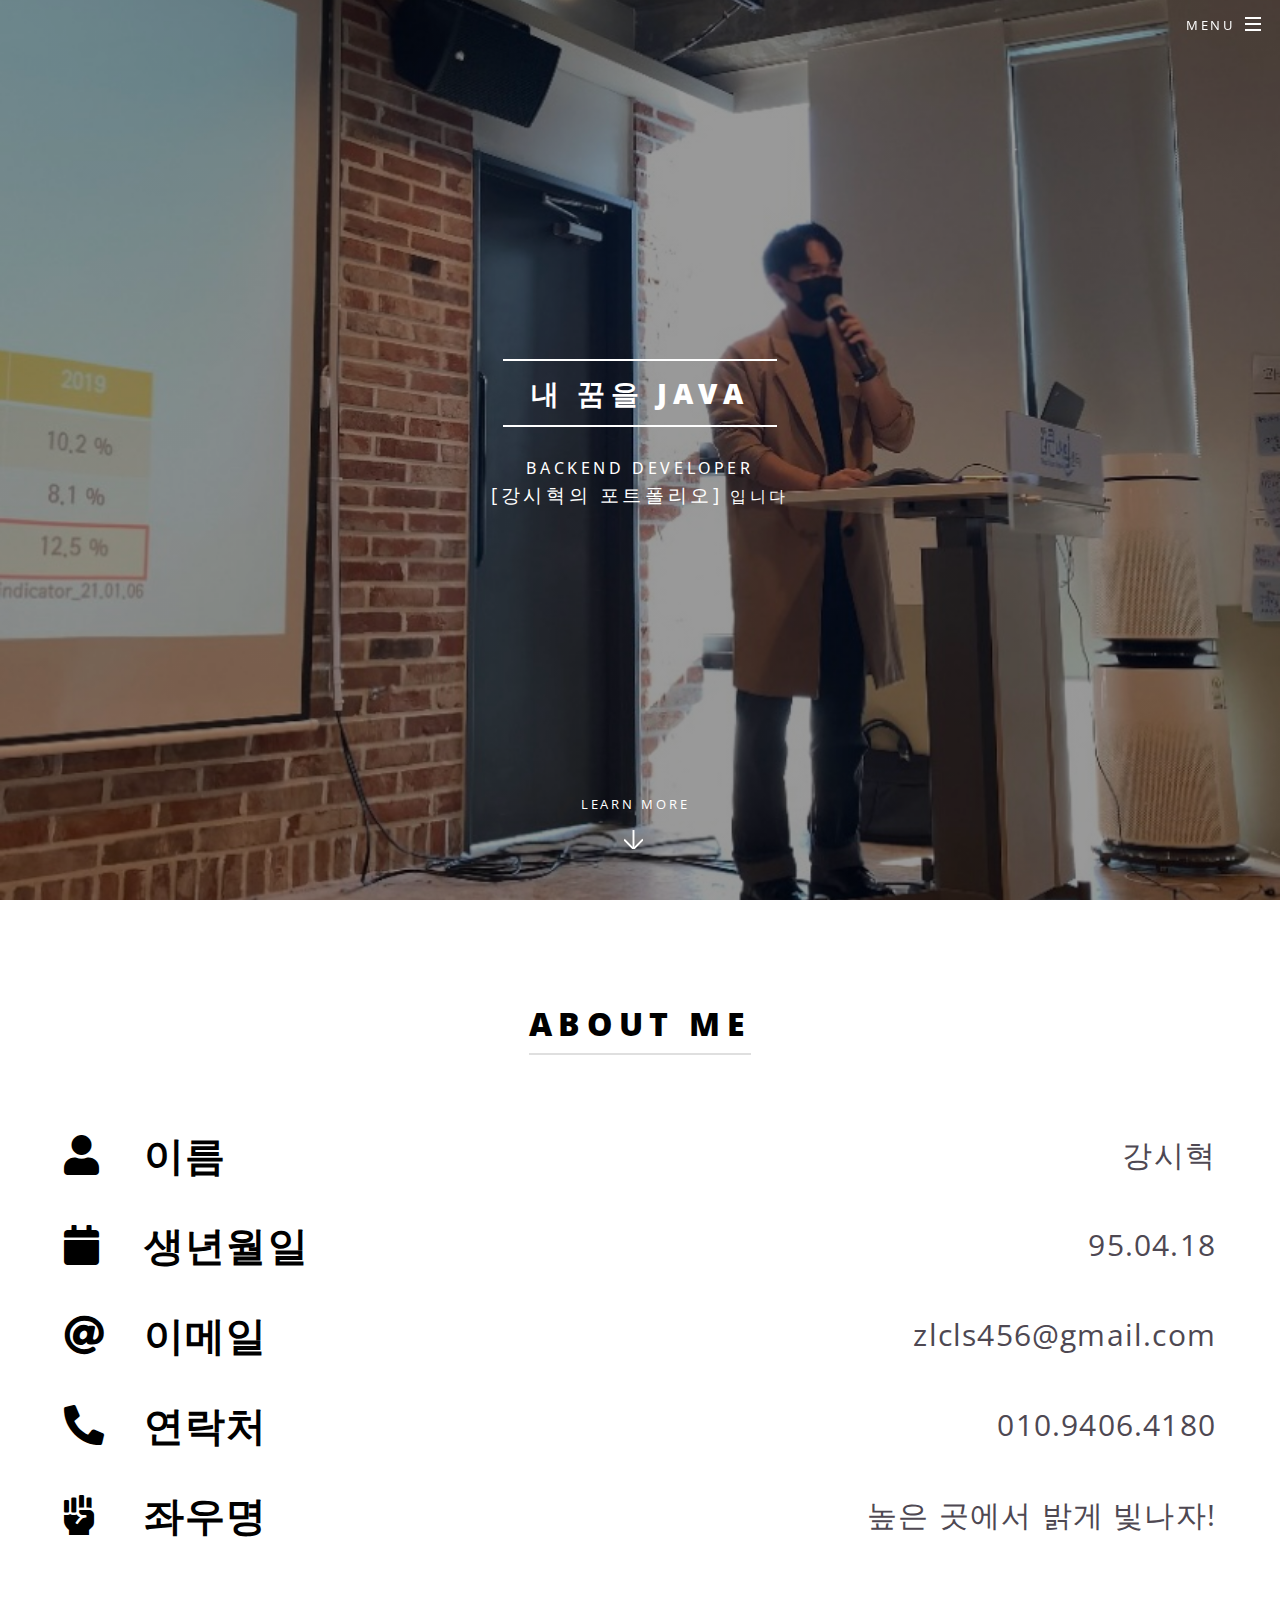
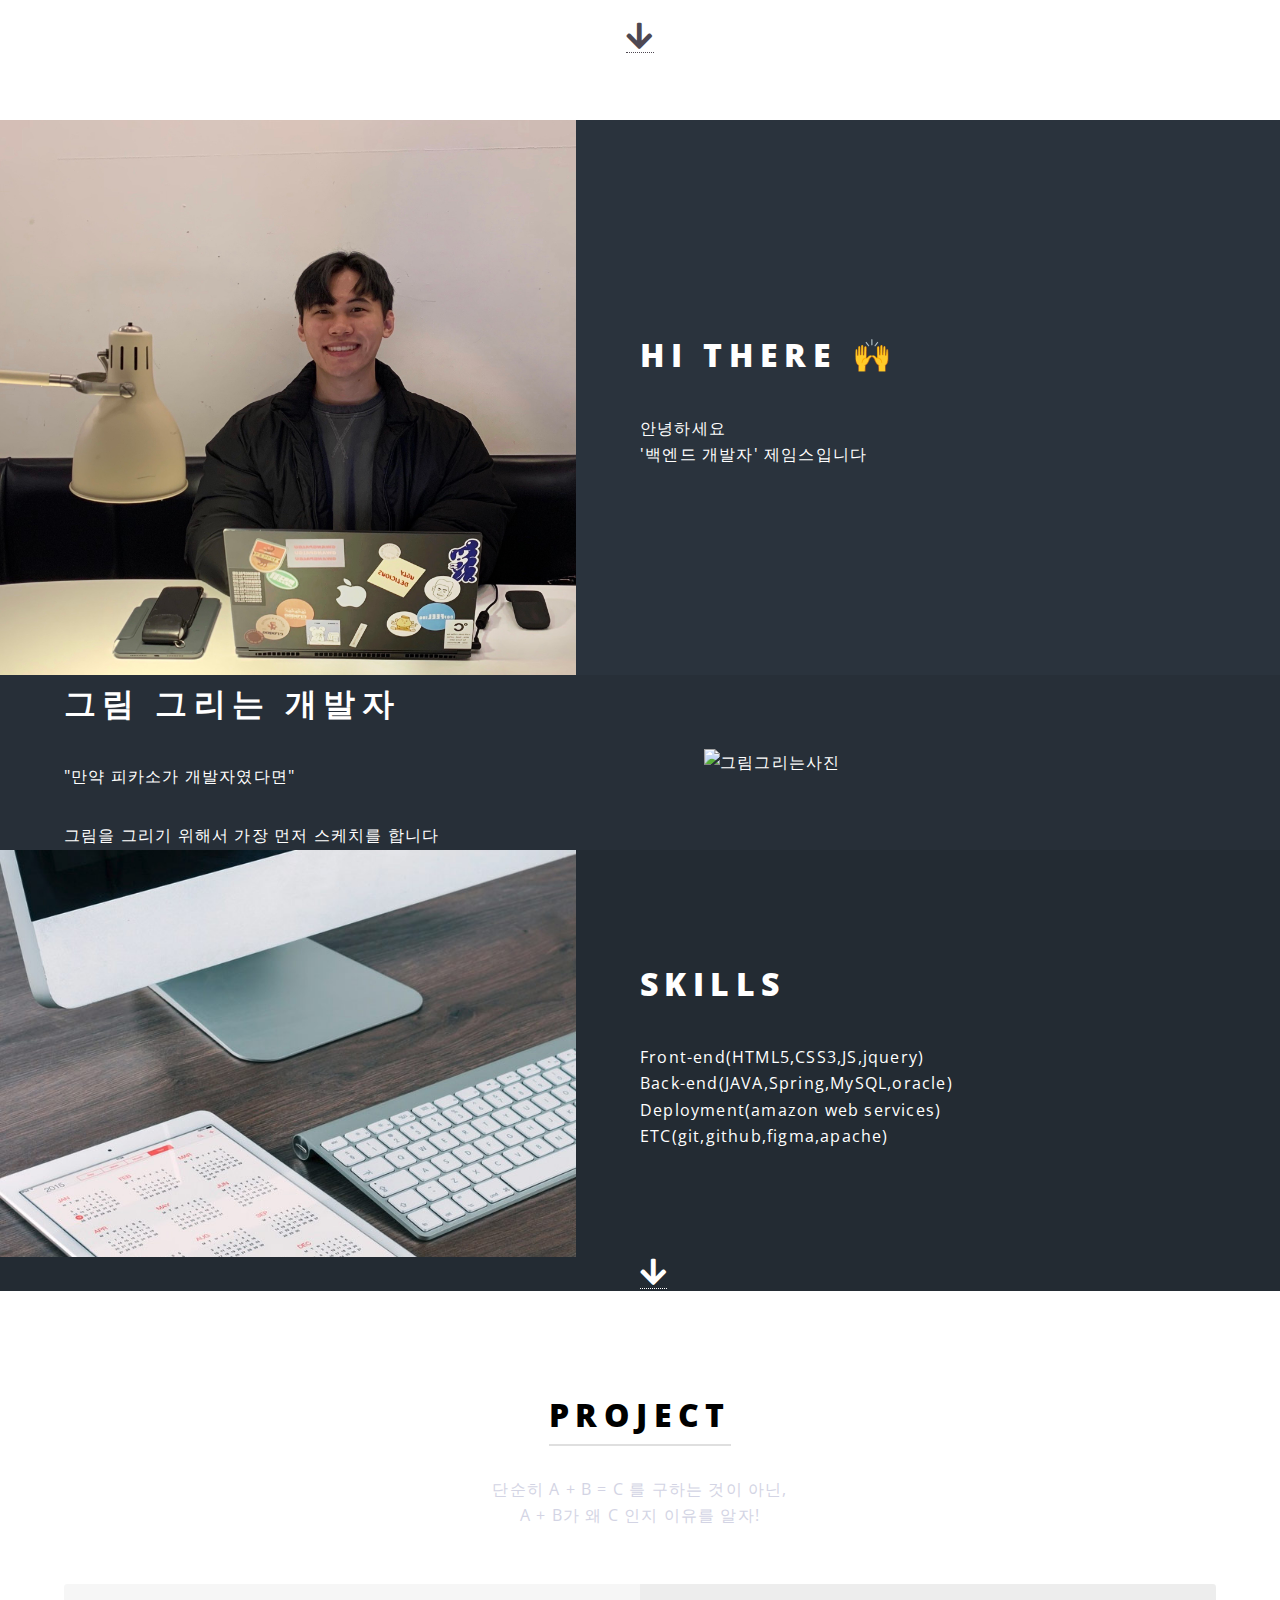
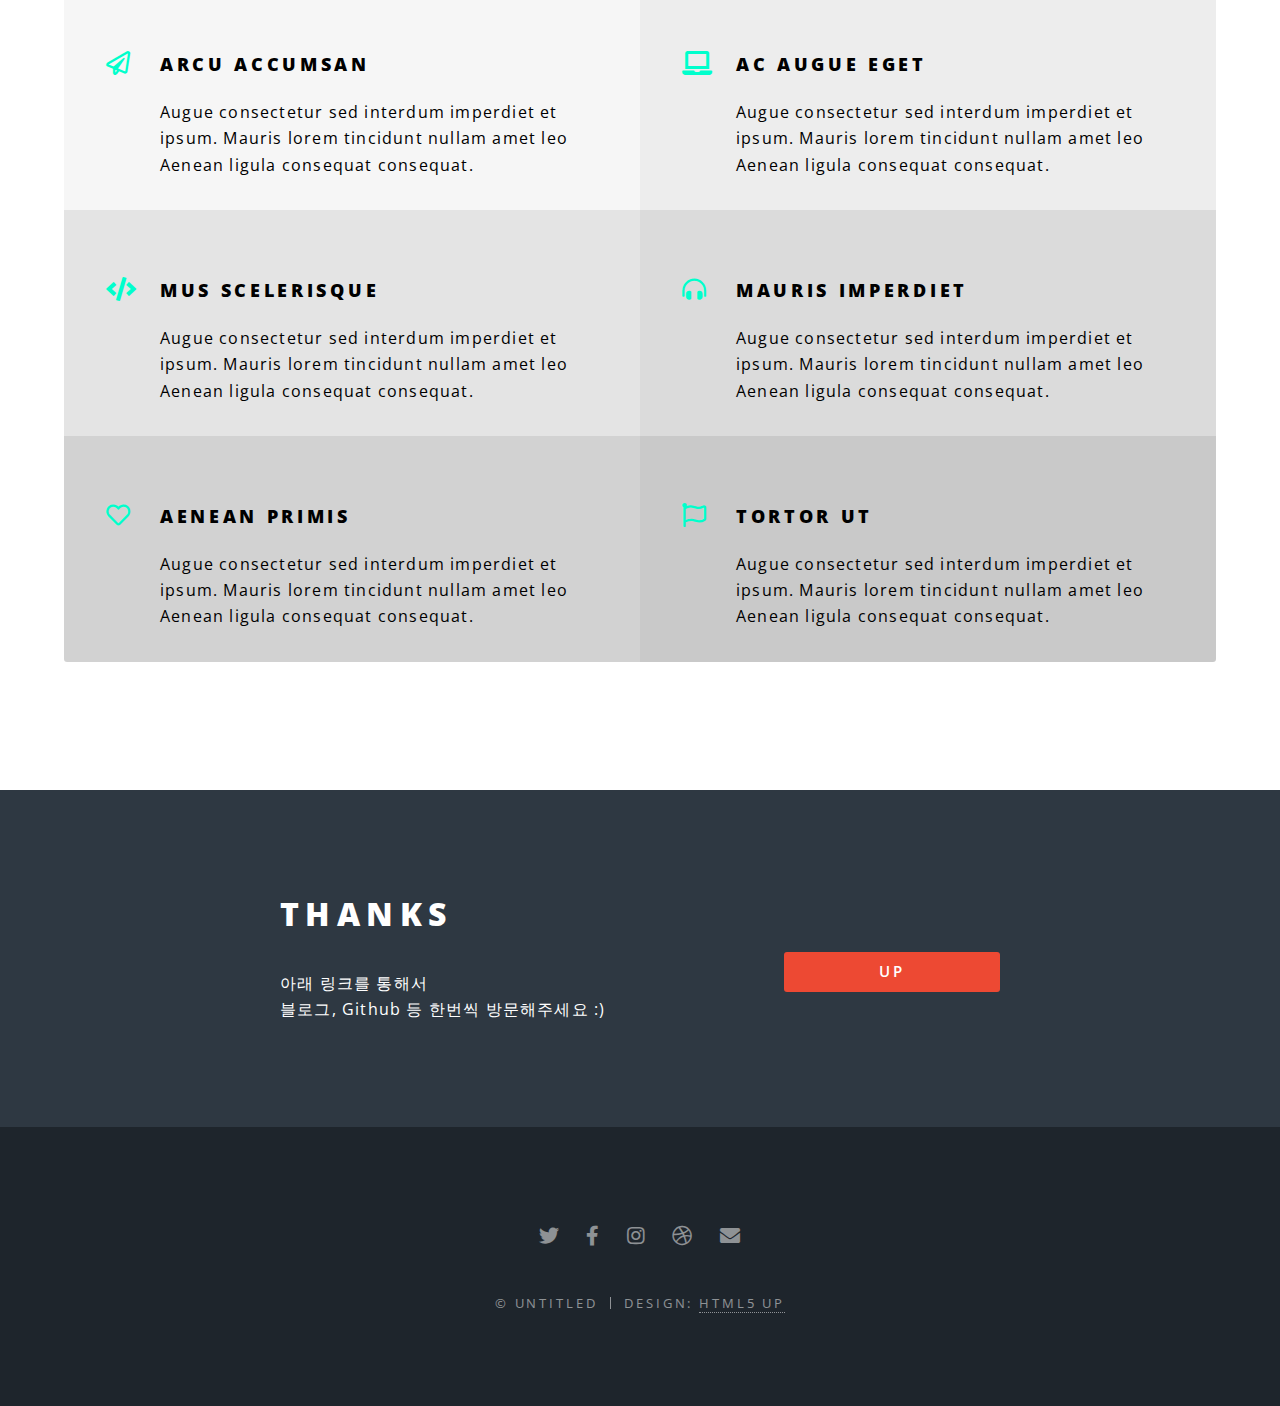
==== commit 3dcd69d9: "웹 포폴 제작 진행" ====
--- a/WebContent/index.html
+++ b/WebContent/index.html
@@ -43,8 +43,8 @@
 					<section id="banner">
 						<div class="inner">
 							<h2>내 꿈을 JAVA</h2>
-							<p>Backend&nbsp;Developer</p>
-							<p id="under_p">강시혁의&nbsp;포트폴리오&nbsp;입니다</p>							
+							<p style="font-weight: 450;">Backend&nbsp;Developer</p>
+							<p id="under_p"><span style="font-size: larger;">[강시혁의&nbsp;포트폴리오]</span>&nbsp;입니다</p>							
 							<!--<ul class="actions special">
 								<li><a href="#" class="button primary">Activate</a></li>
 							</ul>-->
@@ -57,71 +57,78 @@
 						<div class="inner">
 							<header class="major">
 								<h2>ABOUT&nbsp;ME</h2>
-								<div class="info_block">
+								<div class="info_block align-left">
 									<i class="fas fa-user"></i>
-									<span class="info_title">이름</span>
-									<span>강시혁</span>
-								</div>
-								<div class="info_block">
+									<div class="info_title">이름</div>
+									<div class="info_content">강시혁</div>
+								</div>
+								<div class="info_block align-left">
 									<i class="fas fa-calendar"></i>
-									<span class="info_title">생년월일</span>
-									<span>95.04.18</span>
-								</div>
-								<div class="info_block">
+									<div class="info_title">생년월일</div>
+									<div class="info_content">95.04.18</div>
+								</div>
+								<div class="info_block align-left">
 									<i class="fas fa-at"></i>
-									<span class="info_title">이메일</span>
-									<span>zlcls456@gmail.com</span>
-								</div>
-								<div class="info_block">
+									<div class="info_title">이메일</div>
+									<div class="info_content">zlcls456@gmail.com</div>
+								</div>
+								<div class="info_block align-left">
 									<i class="fas fa-phone-alt"></i>
-									<span class="info_title">연락처</span>
-									<span>010.9406.4180</span>
-								</div>
-								<div class="info_block">
+									<div class="info_title">연락처</div>
+									<div class="info_content">010.9406.4180</div>
+								</div>
+								<div class="info_block align-left">
 									<i class="fas fa-fist-raised"></i>
-									<span class="info_title">강점</span>
-									<span>코딩</span>
+									<div class="info_title">좌우명</div>
+									<div class="info_content">높은&nbsp;곳에서 밝게&nbsp;빛나자!</div>
 								</div>
 							</header>
 						</div>
+						<a href="#two" class="more scrolly" id="scroll_two"><i class="fas fa-arrow-down"></i></a>
 					</section>
 
 				<!-- Two -->
 					<section id="two" class="wrapper alt style2">
 						<section class="spotlight">
-							<div class="image"><img src="images/james_dev.jpg" alt="" /></div><div class="content">
-								<h2><br />
-								SKILLS</h2>
-								<div id="skill_box"></div>
-								<div id="skill_box"></div>
-								<div id="skill_box"></div>
-								<p id="under_p">- 그림&nbsp;그리는&nbsp;개발자 -</p>
-								<p id="under_p">저는 그림 그리는 개발자입니다.</p>
+							<div class="image"><img src="images/james_dev.jpg" alt="코딩하는사진" /></div>
+							<div class="content">
+								<h2>
+								Hi&nbsp;there 🙌 </h2>
+								<p>안녕하세요</p>
+								<p>'백엔드 개발자' 제임스입니다</p>
+								<p></p>
 							</div>
 						</section>
 						<section class="spotlight">
-							<div class="image"><img src="images/pic02.jpg" alt="" /></div><div class="content">
-								<h2>Tortor dolore feugiat<br />
-								elementum magna</h2>
-								<p>Aliquam ut ex ut augue consectetur interdum. Donec hendrerit imperdiet. Mauris eleifend fringilla nullam aenean mi ligula.</p>
+							<div class="image"><img src="images/james_drawing.gif" alt="그림그리는사진" id="gallery"/></div>
+							<div class="content">
+								<h2>그림 그리는 개발자</h2>
+								<p id="under_p">"만약 피카소가 개발자였다면"</p>
+								<p>그림을 그리기 위해서 가장 먼저 스케치를 합니다</p>
 							</div>
 						</section>
 						<section class="spotlight">
-							<div class="image"><img src="images/pic03.jpg" alt="" /></div><div class="content">
-								<h2>Augue eleifend aliquet<br />
-								sed condimentum</h2>
-								<p>Aliquam ut ex ut augue consectetur interdum. Donec hendrerit imperdiet. Mauris eleifend fringilla nullam aenean mi ligula.</p>
+							<div class="image"><img src="images/mac_table.jpg" alt=""/></div><div class="content">
+								<h2>Skills</h2>
+								<p>Front-end(HTML5,CSS3,JS,jquery)</p>
+								<p>Back-end(JAVA,Spring,MySQL,oracle)</p>
+								<p>Deployment(amazon web services)</p>
+								<p>ETC(git,github,figma,apache)</p>
+								
 							</div>
+							
 						</section>
+						<div class="scroll_three_block" style="background-color:rgba(0, 0, 0, 0.225)");"><a href="#three" class="more scrolly" id="scroll_three"><i class="fas fa-arrow-down"></i></a></div>
+						
 					</section>
 
 				<!-- Three -->
 					<section id="three" class="wrapper style3 special">
 						<div class="inner">
 							<header class="major">
-								<h2>Accumsan mus tortor nunc aliquet</h2>
-								<p>Aliquam ut ex ut augue consectetur interdum. Donec amet imperdiet eleifend<br />
-								fringilla tincidunt. Nullam dui leo Aenean mi ligula, rhoncus ullamcorper.</p>
+								<h2>project</h2>
+								<p>단순히 A + B = C 를 구하는 것이 아닌,</p>
+								<p>A + B가 왜 C 인지 이유를 알자!</p>
 							</header>
 							<ul class="features">
 								<li class="icon fa-paper-plane">
@@ -156,12 +163,13 @@
 					<section id="cta" class="wrapper style4">
 						<div class="inner">
 							<header>
-								<h2>Arcue ut vel commodo</h2>
-								<p>Aliquam ut ex ut augue consectetur interdum endrerit imperdiet amet eleifend fringilla.</p>
+								<h2>thanks</h2>
+								<p>아래 링크를 통해서</p>
+								<p>블로그, Github 등 한번씩 방문해주세요 :)</p>
 							</header>
 							<ul class="actions stacked">
-								<li><a href="#" class="button fit primary">Activate</a></li>
-								<li><a href="#" class="button fit">Learn More</a></li>
+								<li class="nothing"></li>
+								<li><a href="#" class="button fit primary"><span style="font-size: larger;">UP</span></a></li>
 							</ul>
 						</div>
 					</section>
--- a/WebContent/assets/css/main.css
+++ b/WebContent/assets/css/main.css
@@ -2684,7 +2684,7 @@
 			}
 
 		.spotlight .content {
-			padding: 2em 4em 0.1em 4em ;
+			padding: 0 4em 0.1em 4em ;
 			-moz-order: 2;
 			-webkit-order: 2;
 			-ms-order: 2;
@@ -2786,11 +2786,11 @@
 /* Wrapper */
 
 	.wrapper {
-		padding: 6em 0 20em 0 ;
+		padding: 6em 0 6em 0 ;
 	}
 
 		.wrapper > .inner {
-			width: 60em;
+			width: 40em;
 			margin: 0 auto;
 		}
 
@@ -2806,6 +2806,13 @@
 
 				.wrapper > .inner {
 					width: 100%;
+				}
+
+			}
+			@media screen and (max-width: 736px) {
+
+				.wrapper > .inner {
+					width: 60%;
 				}
 
 			}
@@ -2979,8 +2986,8 @@
 		}
 
 		.wrapper.style3 {
-			background-color: #505393;
-			color: #d3d4e4;
+			background-color: #fff;
+			color: #000;
 		}
 
 			.wrapper.style3 strong, .wrapper.style3 b {
@@ -2988,7 +2995,7 @@
 			}
 
 			.wrapper.style3 h2, .wrapper.style3 h3, .wrapper.style3 h4, .wrapper.style3 h5, .wrapper.style3 h6 {
-				color: #ffffff;
+				color: #000;
 			}
 
 			.wrapper.style3 hr {
@@ -4001,22 +4008,95 @@
 /* Customizing */
 
 .info_block {
-
+	margin: 50px 0;
+	display: flex;
+	align-items: center;
 }
 
 .info_block .fas {
-	font-size: 30px;
+	font-size: 40px;
+	width: 80px;
 	color: #000000;
 }
 
 .info_block .info_title {
-	font-size: 30px;
+	font-size: 40px;
 	color: #000000;
 	font-weight: 600;
 }
 
-.info_block span {
-	font-size: 20px;
-	font-weight: 600;
+.info_block .info_content {
+	font-size: 30px;
 	color: #4E4852;
-}+	margin-left: auto;
+}
+
+#scroll_two {
+	position: relative;
+	top: 30px;
+}
+.fa-arrow-down {
+	font-size: 30px;
+}
+
+.fa-arrow-down:hover{
+	color: rgb(163, 79, 23);
+	transition: 1s;
+}
+
+.scroll_three_block {
+	height: auto;
+	background-color: 2e3842;
+}
+
+.nothing {
+	height: 50px;
+}
+#scroll_three {
+	position: relative;
+	left: 50%;
+	color: #FFF;
+}
+	@media screen and (max-width: 736px) {
+
+		.info_block {
+			display: block;
+			margin: 30px;
+		}
+		
+		.info_block .fas {
+			font-size: 30px;
+			color: #000000;
+			display: inline;
+			margin: 0 0px 30px 20px;
+		}
+		
+		.info_block .info_title {
+			font-size: 20px;
+			color: #000000;
+			display: inline-block;
+			margin-left: 20px;
+		}
+		
+		.info_block .info_content {
+			font-size: 20px;
+			display: flex;
+			justify-content: center;
+			margin-top: 15px;
+			color: #4E4852;
+		}
+
+		#scroll_two {
+			position: relative;
+			top: -15px;
+		}
+		.fa-arrow-down {
+			font-size: 30px;
+		}
+		
+		.fa-arrow-down:hover{
+			color: rgb(163, 79, 23);
+			transition: 1s;
+		}
+
+	}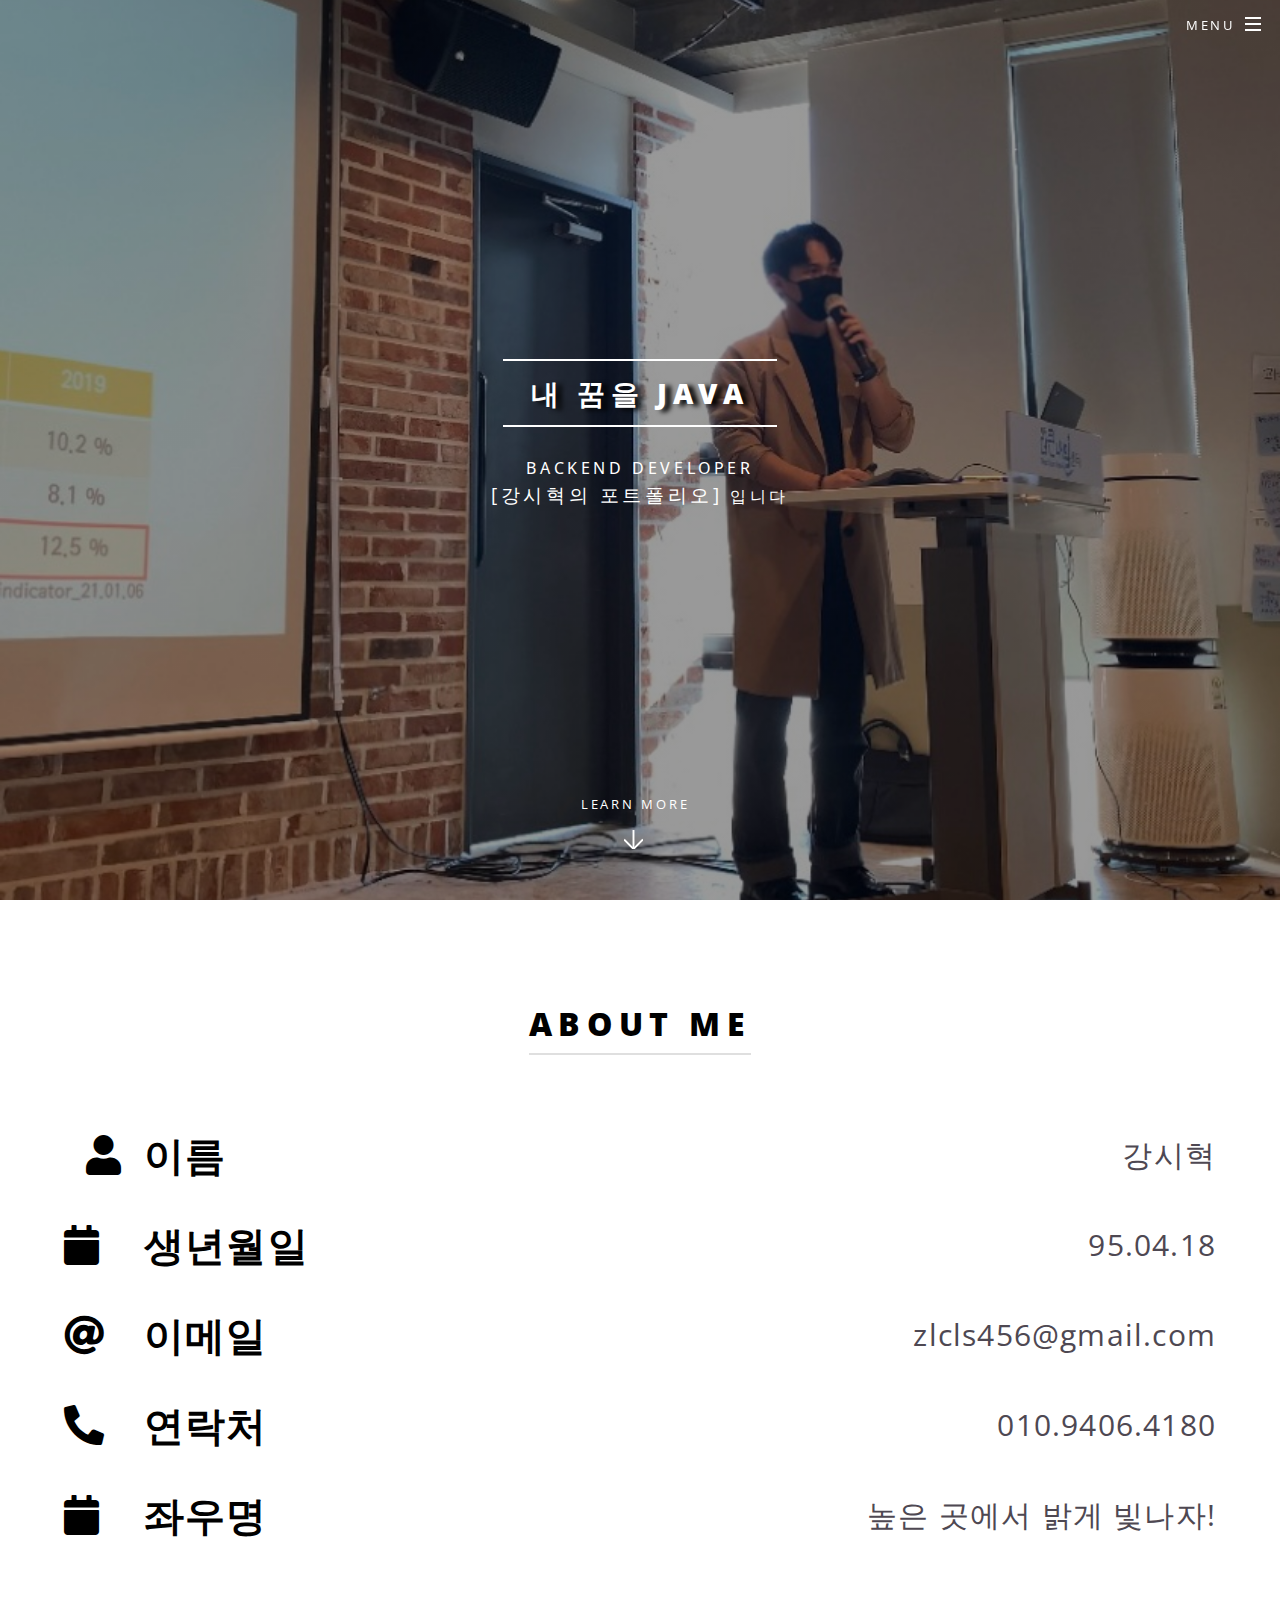
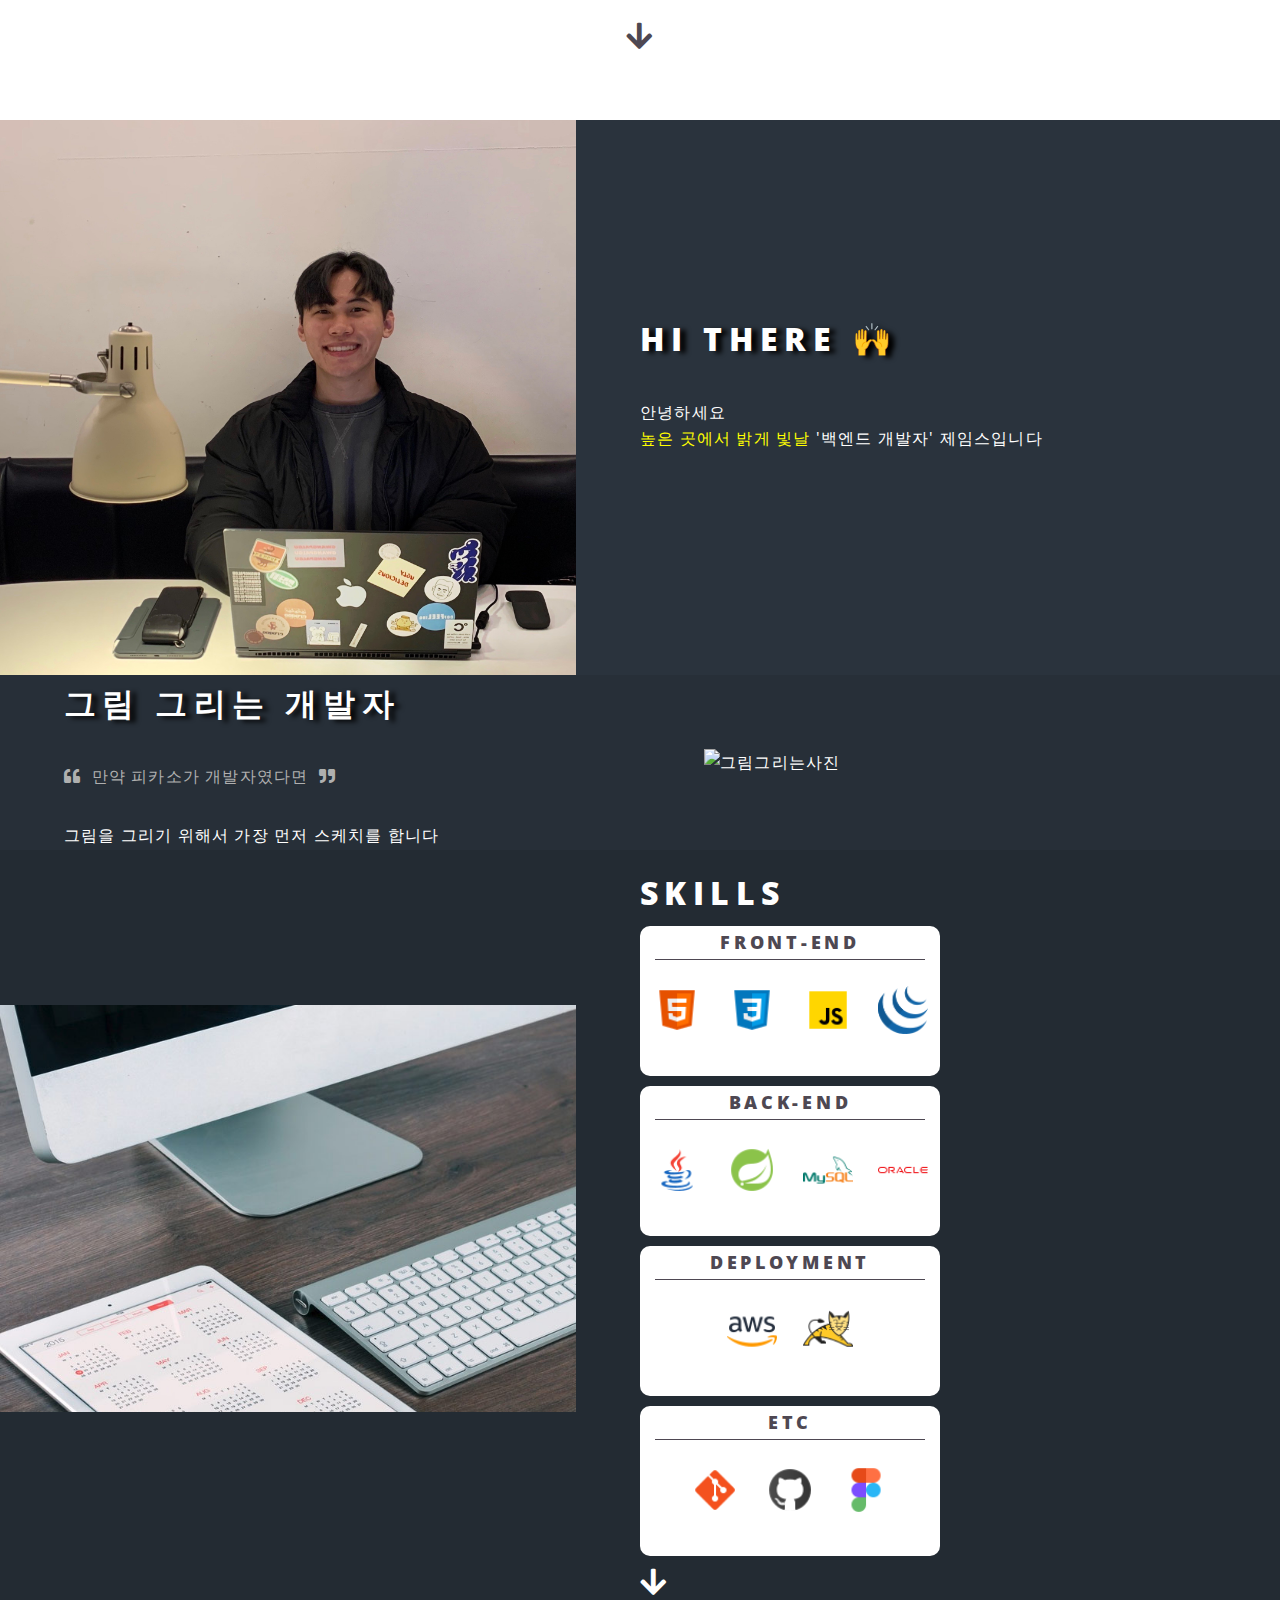
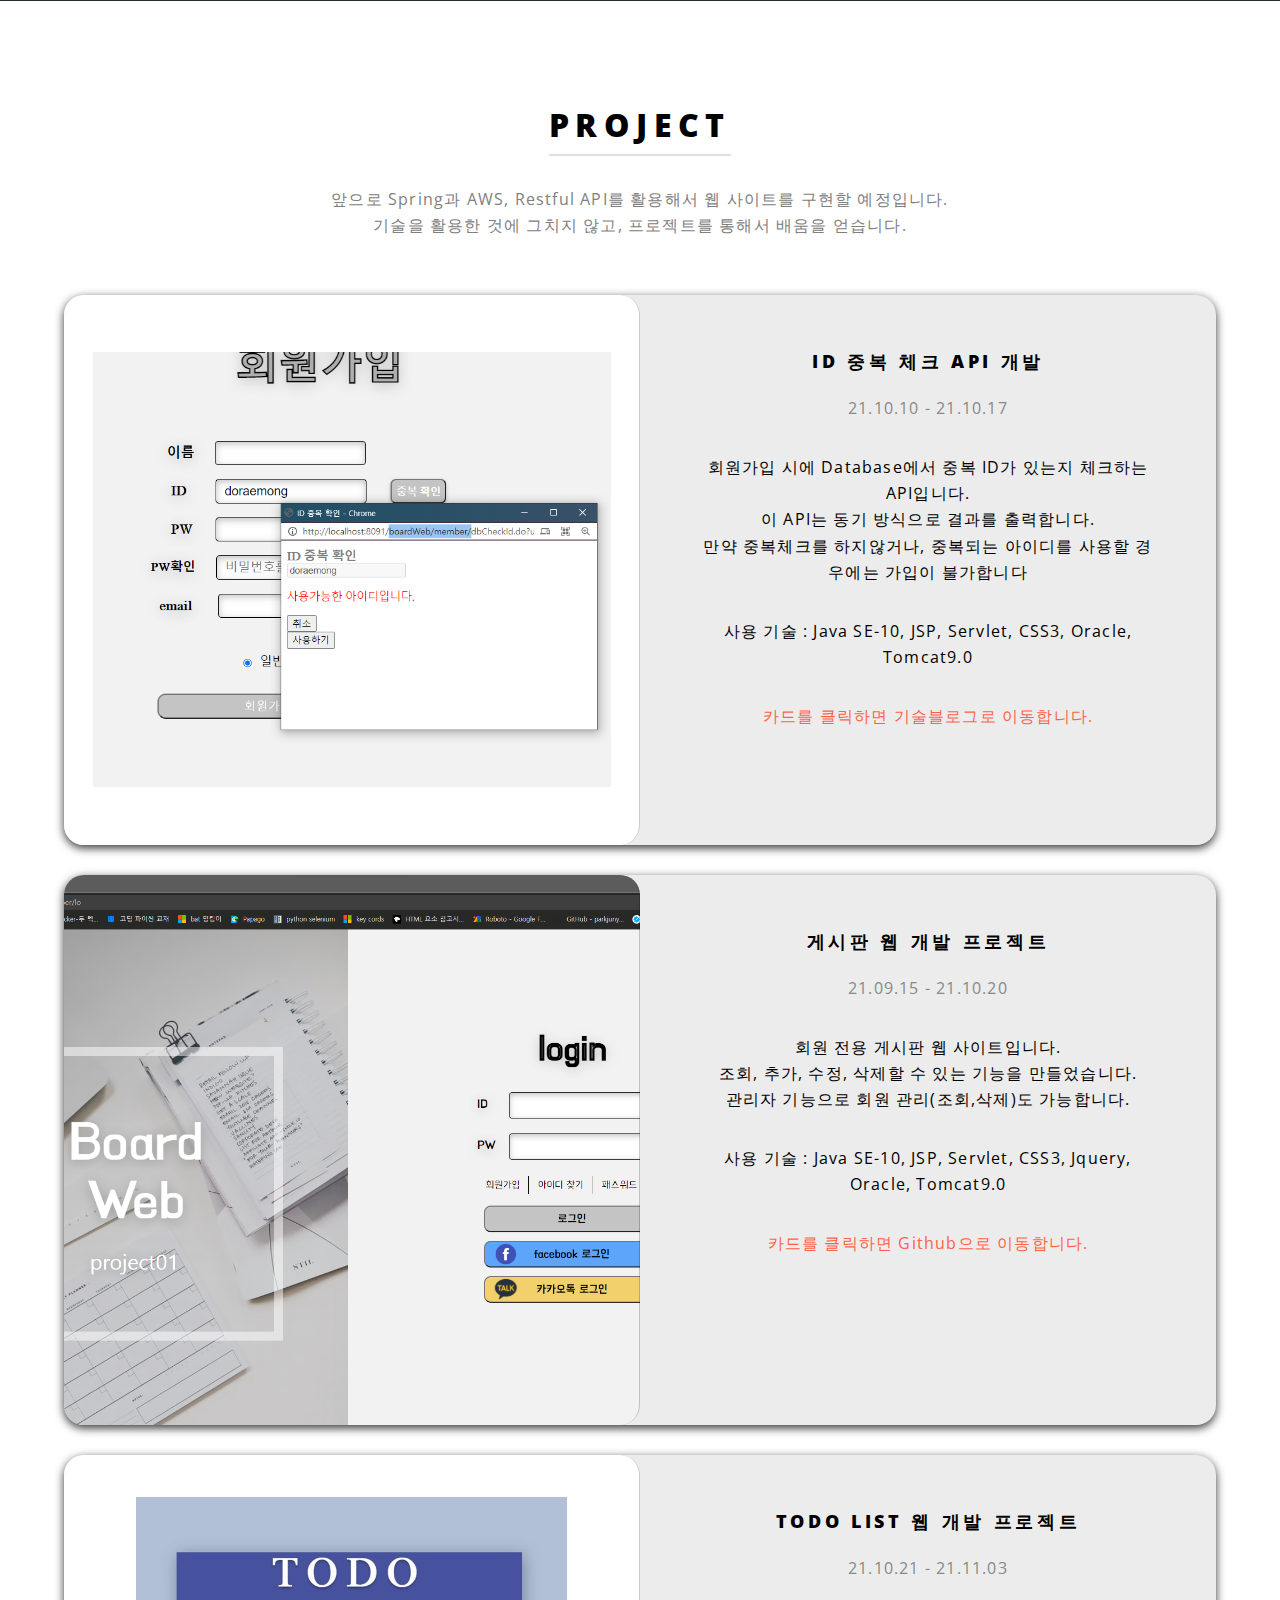
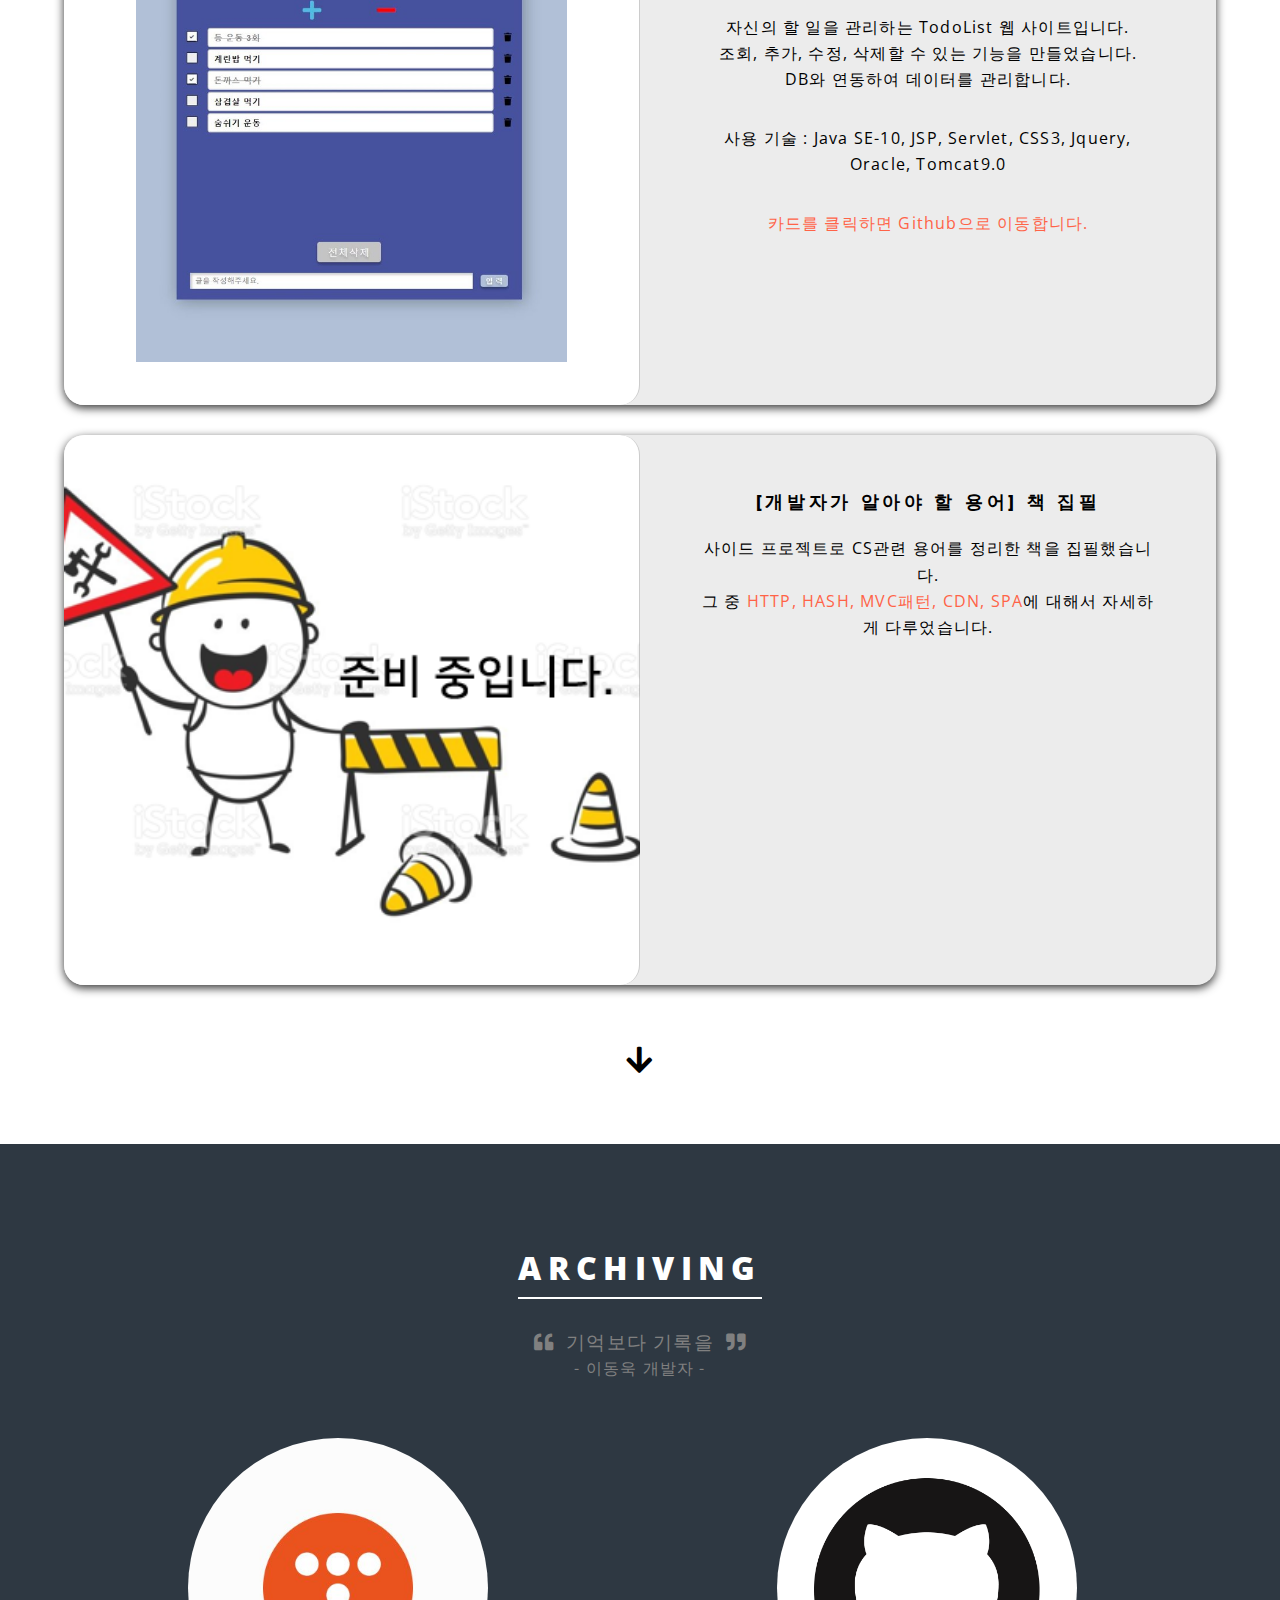
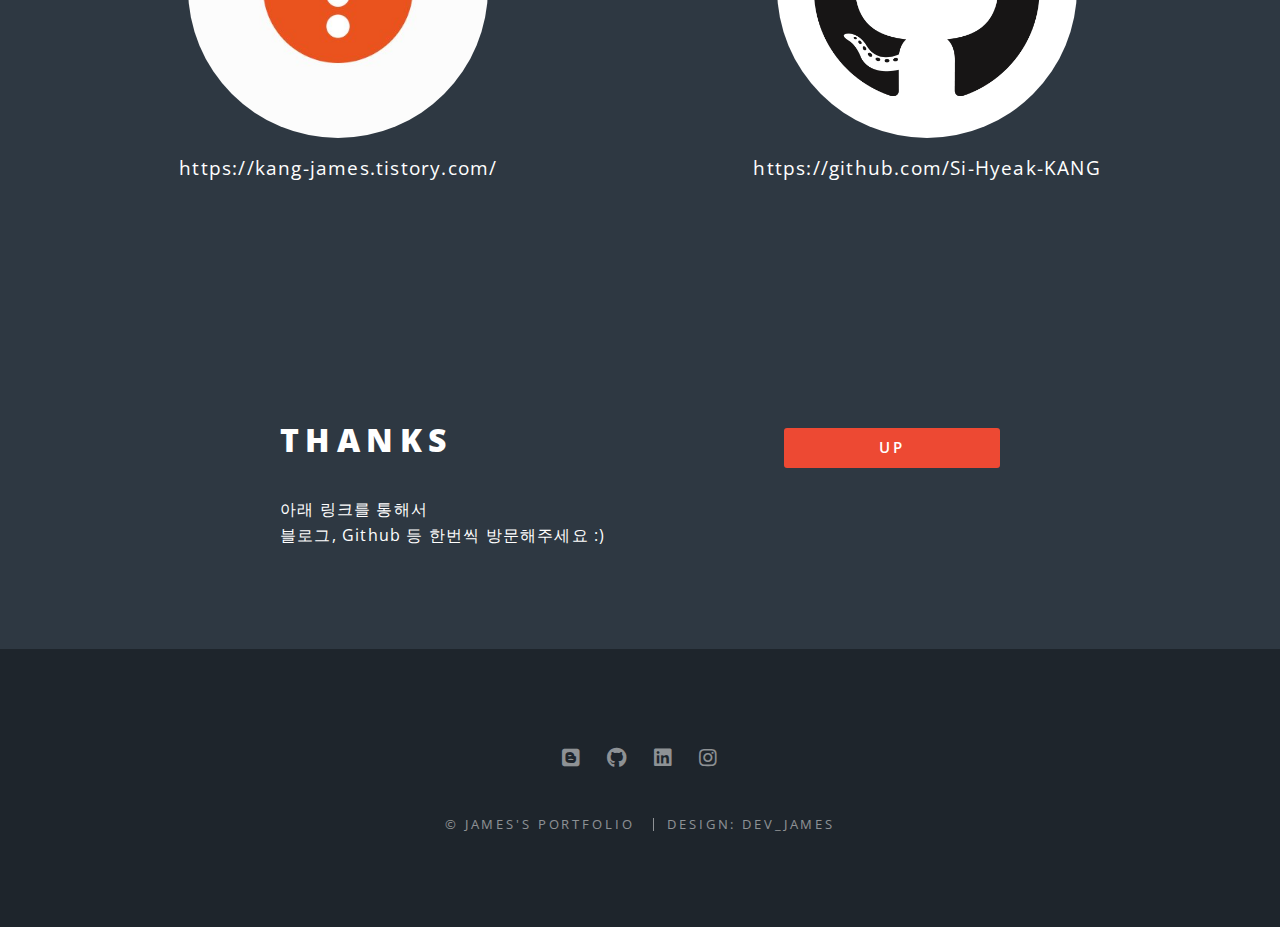
==== commit c90f7244: "웹 포트폴리오 전체 틀 완성" ====
--- a/WebContent/index.html
+++ b/WebContent/index.html
@@ -16,188 +16,301 @@
 	<body class="landing is-preload">
 
 		<!-- Page Wrapper -->
-			<div id="page-wrapper">
-
-				<!-- Header -->
-					<header id="header" class="alt">
-						<h1><a href="index.html">JAMES's Portfolio</a></h1>
-						<nav id="nav">
-							<ul>
-								<li class="special">
-									<a href="#menu" class="menuToggle"><span>Menu</span></a>
-									<div id="menu">
-										<ul>
-											<li><a href="index.html">Home</a></li>
-											<li><a href="generic.html">Generic</a></li>
-											<li><a href="elements.html">Elements</a></li>
-											<li><a href="#">Sign Up</a></li>
-											<li><a href="#">Log In</a></li>
-										</ul>
+		<div id="page-wrapper">
+
+			<!-- Header -->
+			<header id="header" class="alt">
+				<h1><a href="index.html">JAMES's Portfolio</a></h1>
+				<nav id="nav">
+					<ul>
+						<li class="special">
+							<a href="#menu" class="menuToggle"><span>Menu</span></a>
+							<div id="menu">
+								<ul>
+									<li><a href="index.html">Home</a></li>
+									<li><a href="#one">About Me</a></li>
+									<li><a href="#two">Main</a></li>
+									<li><a href="#three">Project</a></li>
+									<li><a href="#four">ARCHIVING</a></li>
+									<li><a href="elements.html">리뷰 남기기</a></li>
+								</ul>
+							</div>
+						</li>
+					</ul>
+				</nav>
+			</header>
+			
+			<!-- Banner -->
+			<section id="banner">
+				<div class="inner">
+					<h2 style="text-shadow:6px 2px 5px rgb(0, 0, 0);">내 꿈을 JAVA</h2>
+					<p style="font-weight: 450;">BackEnd&nbsp;Developer</p>
+					<p id="under_p"><span style="font-size: larger;">[강시혁의&nbsp;포트폴리오]</span>&nbsp;입니다</p>
+				</div>
+				<a href="#one" class="more scrolly">Learn More</a>
+			</section>
+
+			<!-- One -->
+			<section id="one" class="wrapper style1 special">
+				<div class="inner">
+					<header class="major">
+						<h2>About&nbspMe</h2>
+						<div class="info_block align left">
+							<i class="fas fa-user"></i>
+							<div class="info_title">이름</div>
+							<div class="info_content">강시혁</div>
+						</div>
+						<div class="info_block align-left">
+							<i class="fas fa-calendar"></i>
+							<div class="info_title">생년월일</div>
+							<div class="info_content">95.04.18</div>
+						</div>
+						<div class="info_block align-left">
+							<i class="fas fa-at"></i>
+							<div class="info_title">이메일</div>
+							<div class="info_content">zlcls456@gmail.com</div>
+						</div>
+						<div class="info_block align-left">
+							<i class="fas fa-phone-alt"></i>
+							<div class="info_title">연락처</div>
+							<div class="info_content">010.9406.4180</div>
+						</div>
+						<div class="info_block align-left">
+							<i class="fas fa-calendar"></i>
+							<div class="info_title">좌우명</div>
+							<div class="info_content mob_detail">높은&nbsp;곳에서 밝게&nbsp;빛나자!</div>
+						</div>
+					</header>
+				</div>
+				<a href="#two" class="more scrolly" id="scroll_two"><i class="fas fa-arrow-down"></i></a>
+			</section>
+
+			<!-- Two -->
+			<section id="two" class="wrapper alt style2">
+				<section class="spotlight">
+					<div class="image"><img src="images/james_dev.jpg" alt="코딩하는사진" /></div>
+					<div class="content">
+						<h2 style="text-shadow:6px 2px 5px rgb(0, 0, 0);">
+						Hi&nbsp;there 🙌
+						</h2>
+						<p>안녕하세요</p>
+						<p><span style="color: yellow">높은 곳에서 밝게 빛날</span>&nbsp;'백엔드 개발자' 제임스입니다</p>
+						<p></p>
+						<p></p>
+						<p></p>
+						<p id="under_p"></p>
+					</div>
+				</section>
+				<section class="spotlight">
+					<div class="image"><img src="images/james_drawing.gif" alt="그림그리는사진" id="gallery"/></div>
+					<div class="content">
+						<h2 style="text-shadow:6px 2px 5px rgb(0, 0, 0);">그림 그리는 개발자</h2>
+						<p id="under_p" style="color: rgb(175, 175, 175);">
+							<i class="fas fa-quote-left"></i>
+							&nbsp;만약 피카소가 개발자였다면&nbsp;
+							<i class="fas fa-quote-right"></i></p>
+						<p>그림을 그리기 위해서 가장 먼저 스케치를 합니다</p>
+						<p></p>
+					</div>
+				</section>
+				<section class="spotlight">
+					<div class="image"><img src="images/mac_table.jpg" alt=""/></div>
+					<div class="content two_skill">
+						<h2 class="skills_title">Skills</h2>
+						<div class="skills box1">
+							<div class="skills_name"><h3>Front-end</h3></div>
+							<div class="skills_icon"><img src="images/icons8-html-5-48.png" alt="">
+								<img src="images/icons8-css3-48.png" alt="">
+								<img src="images/icons8-자바-스크립트-48.png" alt="">
+								<img src="images/icons8-jquery-is-a-javascript-library-designed-to-simplify-html-48.png" alt="">
+							</div>
+						</div>
+						<div class="skills box2">
+							<div class="skills_name"><h3>Back-end</h3></div>
+							<div class="skills_icon">
+								<img src="images/icons8-자바-커피-컵-로고-48.png" alt="">
+								<img src="images/icons8-봄-로고-48.png" alt="">
+								<img src="images/icons8-mysql의-로고-48.png" alt="">
+								<img src="images/icons8-오라클-로고-48.png" alt="">
+							</div>
+						</div>
+						<div class="skills box3">
+							<div class="skills_name"><h3>Deployment</h3></div>
+							<div class="skills_icon">
+								<img src="images/icons8-amazon-web-services-48.png" alt="">
+								<img src="images/icons8-tomcat-48.png" alt="">
+							</div>
+						</div>
+						<div class="skills box4">
+							<div class="skills_name"><h3>etc</h3></div>
+							<div class="skills_icon">
+								<img src="images/icons8-git-48.png" alt="">
+								<img src="images/icons8-github의-48.png" alt="">
+								<img src="images/icons8-figma-48.png" alt="">
+							</div>
+						</div>
+					</div>
+					
+				</section>
+				<div class="scroll_three_block" style="background-color:rgba(0, 0, 0, 0.225)");">
+					<a href="#three" class="more scrolly" id="scroll_three"><i class="fas fa-arrow-down"></i></a>
+				</div>	
+			</section>
+
+			<!-- Three -->
+			<section id="three" class="wrapper style3 special">
+				<div class="inner">
+					<header class="major">
+						<h2>project</h2>
+						<p style="color: gray;">앞으로 Spring과 AWS, Restful API를 활용해서 웹 사이트를 구현할 예정입니다.</p>
+						<p style="color: gray;">기술을 활용한 것에 그치지 않고, 프로젝트를 통해서 배움을 얻습니다.</p>
+					</header>
+					<div class="pro_content">
+						
+						<a href="https://kang-james.tistory.com/88?category=891548" target="_blank">
+							<div class="pro_box">
+									<div class="pro_img img1"></div>
+									<div class="pro_explain">
+										<h3>Id 중복 체크 API 개발</h3>
+										<p id="under_p" style="color: rgb(136, 136, 136);">21.10.10 - 21.10.17</p>
+										<p>회원가입 시에 Database에서 중복 ID가 있는지 체크하는 API입니다.</p>
+										<p>이 API는 동기 방식으로 결과를 출력합니다.</p>
+										<p id="under_p">만약 중복체크를 하지않거나, 중복되는 아이디를 사용할 경우에는 가입이 불가합니다</p>
+										<p id="under_p">사용 기술 : Java SE-10, JSP, Servlet, CSS3, Oracle, Tomcat9.0</p>
+										<p style="color: tomato;">카드를 클릭하면 기술블로그로 이동합니다.</p>
 									</div>
-								</li>
-							</ul>
-						</nav>
+							</div>
+						</a>
+
+						<a href="https://github.com/Si-Hyeak-KANG/JSP.Board_Web" target="_blank">
+							<div class="pro_box">
+									<div class="pro_img img3"></div>
+									<div class="pro_explain">
+										<h3>게시판 웹 개발 프로젝트</h3>
+										<p id="under_p" style="color: rgb(136, 136, 136);">21.09.15 - 21.10.20</p>
+										<p>회원 전용 게시판 웹 사이트입니다.</p>
+										<p>조회, 추가, 수정, 삭제할 수 있는 기능을 만들었습니다.</p>
+										<p id="under_p">관리자 기능으로 회원 관리(조회,삭제)도 가능합니다.</p>
+										<p id="under_p">사용 기술 : Java SE-10, JSP, Servlet, CSS3, Jquery, Oracle, Tomcat9.0</p>
+										<p style="color: tomato;">카드를 클릭하면 Github으로 이동합니다.</p>
+									</div>
+							</div>
+						</a>
+
+						<a href="https://github.com/Si-Hyeak-KANG/JSP.TodoWeb_211021" target="_blank">
+							<div class="pro_box">
+									<div class="pro_img img2"></div>
+									<div class="pro_explain">
+										<h3>Todo List 웹 개발 프로젝트</h3>
+										<p id="under_p" style="color: rgb(136, 136, 136);">21.10.21 - 21.11.03</p>
+										<p>자신의 할 일을 관리하는 TodoList 웹 사이트입니다.</p>
+										<p>조회, 추가, 수정, 삭제할 수 있는 기능을 만들었습니다.</p>
+										<p id="under_p">DB와 연동하여 데이터를 관리합니다.</p>
+										<p id="under_p">사용 기술 : Java SE-10, JSP, Servlet, CSS3, Jquery, Oracle, Tomcat9.0</p>
+										<p style="color: tomato;">카드를 클릭하면 Github으로 이동합니다.</p>
+									</div>
+							</div>
+						</a>
+						<!-- 준비중 -->
+							<div class="pro_box">
+									<div class="pro_img img4"></div>
+									<div class="pro_explain">
+										<h3>[개발자가 알아야 할 용어] 책 집필</h3>
+										<p>사이드 프로젝트로 CS관련 용어를 정리한 책을 집필했습니다.</p>
+										<p>그 중 <span style="color:tomato;">HTTP, HASH, MVC패턴, CDN, SPA</span>에 대해서 자세하게 다루었습니다.</p>
+									</div>
+							</div>
+						<!-- -->
+					</div>
+				</div>
+				<a href="#four" class="more scrolly" id="scroll_two"><i class="fas fa-arrow-down"></i></a>
+			</section>
+
+			<!-- Four -->
+			<section id="four" class="wrapper style2 special">
+				<div class="inner">
+					<header class="major">
+						<h2>ARCHIVING</h2>
+						<p style="color: gray; font-size: larger;">
+							<i class="fas fa-quote-left"></i>
+							&nbsp;기억보다 기록을&nbsp;
+							<i class="fas fa-quote-right"></i>
+						</p>
+						<p style="color: gray;">- 이동욱 개발자 -</p>
 					</header>
-
-				<!-- Banner -->
-					<section id="banner">
-						<div class="inner">
-							<h2>내 꿈을 JAVA</h2>
-							<p style="font-weight: 450;">Backend&nbsp;Developer</p>
-							<p id="under_p"><span style="font-size: larger;">[강시혁의&nbsp;포트폴리오]</span>&nbsp;입니다</p>							
-							<!--<ul class="actions special">
-								<li><a href="#" class="button primary">Activate</a></li>
-							</ul>-->
-						</div>
-						<a href="#one" class="more scrolly">Learn More</a>
-					</section>
-
-				<!-- One -->
-					<section id="one" class="wrapper style1 special">
-						<div class="inner">
-							<header class="major">
-								<h2>ABOUT&nbsp;ME</h2>
-								<div class="info_block align-left">
-									<i class="fas fa-user"></i>
-									<div class="info_title">이름</div>
-									<div class="info_content">강시혁</div>
-								</div>
-								<div class="info_block align-left">
-									<i class="fas fa-calendar"></i>
-									<div class="info_title">생년월일</div>
-									<div class="info_content">95.04.18</div>
-								</div>
-								<div class="info_block align-left">
-									<i class="fas fa-at"></i>
-									<div class="info_title">이메일</div>
-									<div class="info_content">zlcls456@gmail.com</div>
-								</div>
-								<div class="info_block align-left">
-									<i class="fas fa-phone-alt"></i>
-									<div class="info_title">연락처</div>
-									<div class="info_content">010.9406.4180</div>
-								</div>
-								<div class="info_block align-left">
-									<i class="fas fa-fist-raised"></i>
-									<div class="info_title">좌우명</div>
-									<div class="info_content">높은&nbsp;곳에서 밝게&nbsp;빛나자!</div>
-								</div>
-							</header>
-						</div>
-						<a href="#two" class="more scrolly" id="scroll_two"><i class="fas fa-arrow-down"></i></a>
-					</section>
-
-				<!-- Two -->
-					<section id="two" class="wrapper alt style2">
-						<section class="spotlight">
-							<div class="image"><img src="images/james_dev.jpg" alt="코딩하는사진" /></div>
-							<div class="content">
-								<h2>
-								Hi&nbsp;there 🙌 </h2>
-								<p>안녕하세요</p>
-								<p>'백엔드 개발자' 제임스입니다</p>
-								<p></p>
-							</div>
-						</section>
-						<section class="spotlight">
-							<div class="image"><img src="images/james_drawing.gif" alt="그림그리는사진" id="gallery"/></div>
-							<div class="content">
-								<h2>그림 그리는 개발자</h2>
-								<p id="under_p">"만약 피카소가 개발자였다면"</p>
-								<p>그림을 그리기 위해서 가장 먼저 스케치를 합니다</p>
-							</div>
-						</section>
-						<section class="spotlight">
-							<div class="image"><img src="images/mac_table.jpg" alt=""/></div><div class="content">
-								<h2>Skills</h2>
-								<p>Front-end(HTML5,CSS3,JS,jquery)</p>
-								<p>Back-end(JAVA,Spring,MySQL,oracle)</p>
-								<p>Deployment(amazon web services)</p>
-								<p>ETC(git,github,figma,apache)</p>
-								
-							</div>
-							
-						</section>
-						<div class="scroll_three_block" style="background-color:rgba(0, 0, 0, 0.225)");"><a href="#three" class="more scrolly" id="scroll_three"><i class="fas fa-arrow-down"></i></a></div>
+					<div class="content_profile">
+						<a href="https://kang-james.tistory.com" target="_blank">
+							<div class="box_profile">
+									<img src="images/tistory_img.jpg" alt="">
+							</div>
+							<p class="font_p" id="under_p">https://kang-james.tistory.com/</p>
+						</a>
+
+						<a href="https://github.com/Si-Hyeak-KANG" target="_blank">
+							<div class="box_profile2">
+									<img src="images/github_img.png" alt="">
+							</div>
+							<p class="font_p" id="under_p">https://github.com/Si-Hyeak-KANG</p>
+						</a>
 						
-					</section>
-
-				<!-- Three -->
-					<section id="three" class="wrapper style3 special">
-						<div class="inner">
-							<header class="major">
-								<h2>project</h2>
-								<p>단순히 A + B = C 를 구하는 것이 아닌,</p>
-								<p>A + B가 왜 C 인지 이유를 알자!</p>
-							</header>
-							<ul class="features">
-								<li class="icon fa-paper-plane">
-									<h3>Arcu accumsan</h3>
-									<p>Augue consectetur sed interdum imperdiet et ipsum. Mauris lorem tincidunt nullam amet leo Aenean ligula consequat consequat.</p>
-								</li>
-								<li class="icon solid fa-laptop">
-									<h3>Ac Augue Eget</h3>
-									<p>Augue consectetur sed interdum imperdiet et ipsum. Mauris lorem tincidunt nullam amet leo Aenean ligula consequat consequat.</p>
-								</li>
-								<li class="icon solid fa-code">
-									<h3>Mus Scelerisque</h3>
-									<p>Augue consectetur sed interdum imperdiet et ipsum. Mauris lorem tincidunt nullam amet leo Aenean ligula consequat consequat.</p>
-								</li>
-								<li class="icon solid fa-headphones-alt">
-									<h3>Mauris Imperdiet</h3>
-									<p>Augue consectetur sed interdum imperdiet et ipsum. Mauris lorem tincidunt nullam amet leo Aenean ligula consequat consequat.</p>
-								</li>
-								<li class="icon fa-heart">
-									<h3>Aenean Primis</h3>
-									<p>Augue consectetur sed interdum imperdiet et ipsum. Mauris lorem tincidunt nullam amet leo Aenean ligula consequat consequat.</p>
-								</li>
-								<li class="icon fa-flag">
-									<h3>Tortor Ut</h3>
-									<p>Augue consectetur sed interdum imperdiet et ipsum. Mauris lorem tincidunt nullam amet leo Aenean ligula consequat consequat.</p>
-								</li>
-							</ul>
-						</div>
-					</section>
-
-				<!-- CTA -->
-					<section id="cta" class="wrapper style4">
-						<div class="inner">
-							<header>
-								<h2>thanks</h2>
-								<p>아래 링크를 통해서</p>
-								<p>블로그, Github 등 한번씩 방문해주세요 :)</p>
-							</header>
-							<ul class="actions stacked">
-								<li class="nothing"></li>
-								<li><a href="#" class="button fit primary"><span style="font-size: larger;">UP</span></a></li>
-							</ul>
-						</div>
-					</section>
-
-				<!-- Footer -->
-					<footer id="footer">
-						<ul class="icons">
-							<li><a href="#" class="icon brands fa-twitter"><span class="label">Twitter</span></a></li>
-							<li><a href="#" class="icon brands fa-facebook-f"><span class="label">Facebook</span></a></li>
-							<li><a href="#" class="icon brands fa-instagram"><span class="label">Instagram</span></a></li>
-							<li><a href="#" class="icon brands fa-dribbble"><span class="label">Dribbble</span></a></li>
-							<li><a href="#" class="icon solid fa-envelope"><span class="label">Email</span></a></li>
-						</ul>
-						<ul class="copyright">
-							<li>&copy; Untitled</li><li>Design: <a href="http://html5up.net">HTML5 UP</a></li>
-						</ul>
-					</footer>
-
-			</div>
+					</div>
+				</div>
+			</section>
+			<!-- CTA -->
+			<section id="cta" class="wrapper style4">
+				<div class="inner">
+					<header>
+						<h2>thanks</h2>
+						<p>아래 링크를 통해서</p>
+						<p>블로그, Github 등 한번씩 방문해주세요 :)</p>
+					</header>
+					<ul class="actions stacked">
+						<li class="nothing"></li>
+						<li><a href="#" class="button fit primary"><span style="font-size: larger;">UP</span></a></li>
+					</ul>
+				</div>
+			</section>
+
+			<!-- Footer -->
+			<footer id="footer">
+				<ul class="icons">
+					<li>
+						<a href="https://kang-james.tistory.com/" class="icon brands fa-blogger" target="_blanked">
+							<span class="label">Blog</span>
+						</a>
+					</li>
+					<li>
+						<a href="https://github.com/Si-Hyeak-KANG" class="icon brands fa-github" target="_blanked">
+							<span class="label">Github</span>
+						</a>
+					</li>
+
+					<li>
+						<a href="https://www.linkedin.com/in/james-kang-38626b229/" class="icon brands fa-linkedin" target="_blanked">
+							<span class="label">linkedin</span>
+						</a>
+					</li>
+					<li>
+						<a href="https://www.instagram.com/sihyeok44/?hl=ko" class="icon brands fa-instagram" target="_blanked">
+							<span class="label">instagram</span>
+						</a>
+					</li>
+				</ul>
+				<ul class="copyright">
+					<li>&copy; James's Portfolio</li>
+					<li>Design: Dev_James</li>
+				</ul>
+			</footer>
+		</div>
 
 		<!-- Scripts -->
-			<script src="assets/js/jquery.min.js"></script>
-			<script src="assets/js/jquery.scrollex.min.js"></script>
-			<script src="assets/js/jquery.scrolly.min.js"></script>
-			<script src="assets/js/browser.min.js"></script>
-			<script src="assets/js/breakpoints.min.js"></script>
-			<script src="assets/js/util.js"></script>
-			<script src="assets/js/main.js"></script>
+		<script src="assets/js/jquery.min.js"></script>
+		<script src="assets/js/jquery.scrollex.min.js"></script>
+		<script src="assets/js/jquery.scrolly.min.js"></script>
+		<script src="assets/js/browser.min.js"></script>
+		<script src="assets/js/breakpoints.min.js"></script>
+		<script src="assets/js/util.js"></script>
+		<script src="assets/js/main.js"></script>
 
 	</body>
 </html>--- a/WebContent/assets/css/main.css
+++ b/WebContent/assets/css/main.css
@@ -140,7 +140,6 @@
 		-webkit-transition: color 0.2s ease, border-bottom-color 0.2s ease;
 		-ms-transition: color 0.2s ease, border-bottom-color 0.2s ease;
 		transition: color 0.2s ease, border-bottom-color 0.2s ease;
-		border-bottom: dotted 1px;
 		color: inherit;
 		text-decoration: none;
 	}
@@ -2790,7 +2789,7 @@
 	}
 
 		.wrapper > .inner {
-			width: 40em;
+			width: 60em;
 			margin: 0 auto;
 		}
 
@@ -2812,7 +2811,7 @@
 			@media screen and (max-width: 736px) {
 
 				.wrapper > .inner {
-					width: 60%;
+					min-width: 60%;
 				}
 
 			}
@@ -4050,13 +4049,176 @@
 }
 
 .nothing {
-	height: 50px;
+	height: 5 0px;
 }
 #scroll_three {
 	position: relative;
 	left: 50%;
 	color: #FFF;
 }
+.two_skill {
+	display: flex;
+	flex-wrap: wrap;
+}
+.skills_title {
+	width: 100%;
+	padding-top: 5px;
+	margin: 10px 0 5px 0;
+}
+.skills {
+	width : 45%;
+	height: 150px;
+	background-color: #FFF;
+	margin-bottom: 10px;
+	border-radius: 10px;
+	display: flex;
+	flex-direction: column;
+	align-items: center;
+	min-width: 300px;
+}
+
+.skills.box1 {
+	margin-right: 20px;
+}
+.skills.box3 {
+	margin-right: 20px;
+}
+.skills_name {
+	width: 90%;
+	height: fit-content;
+	border-bottom: #4E4852 1px solid;
+	display: flex;
+	justify-content: center;
+	align-items: center;
+}
+.skills_name h3 {
+	color: #4E4852;
+	height: 15px;
+}
+
+.skills_icon {
+	height: 80%;
+	position: relative;
+	top: 25px;
+}
+.skills_icon img {
+	width: 50px;
+	margin: 0 10px;
+}
+
+#three .inner .pro_content {
+	width: 100%;
+	height: fit-content;
+}
+
+#three .inner .pro_content .pro_box {
+	height: 550px;
+	margin-bottom: 30px;
+	box-shadow:0 3px 10px rgba(0, 0, 0, 0.8);
+	cursor: pointer;
+	border-radius: 20px;
+	display: flex;
+	background-color: rgb(236, 236, 236);
+}
+
+#three .inner .pro_content .pro_box:hover {
+	border: #4E4852 3px solid;
+	transition: 0.2s;
+}
+#three .inner .pro_content .pro_box:active {
+	box-shadow:0 2px 5px rgba(0, 0, 0, 0.8) inset;
+}
+
+.pro_img.img1 {
+	width: 50%;
+	height: 100%;
+	border-right: 1px solid rgba(0, 0, 0, 0.2);
+	background-color: #FFF;
+	background-image: url("/WebContent/images/id_doubleCheck.png");
+	background-size: 90%;
+	background-position: center;
+	background-repeat: no-repeat;
+	border-radius: 20px;
+}
+.pro_img.img2 {
+	width: 50%;
+	height: 100%;
+	border-right: 1px solid rgba(0, 0, 0, 0.2);
+	background-color: #FFF;
+	background-image: url("/WebContent/images/그림1.jpg");
+	background-size: 75%;
+	background-position: center;
+	background-repeat: no-repeat;
+	border-radius: 20px;
+}
+.pro_img.img3 {
+	width: 50%;
+	height: 100%;
+	border-right: 1px solid rgba(0, 0, 0, 0.2);
+	background-color: #FFF;
+	background-image: url("/WebContent/images/boardWeb1.png");
+	background-size: cover;
+	background-position: center;
+	background-repeat: no-repeat;
+	border-radius: 20px;
+}
+.pro_img.img4 {
+	width: 50%;
+	height: 100%;
+	border-right: 1px solid rgba(0, 0, 0, 0.2);
+	background-color: #FFF;
+	background-image: url("/WebContent/images/waiting.png");
+	background-size: cover;
+	background-position: center;
+	background-repeat: no-repeat;
+	border-radius: 20px;
+}
+.pro_explain {
+	width: 40%;
+	height: fit-content;
+	margin: 50px auto;
+}
+
+.content_profile {
+	width: 80%;
+	margin: 0 auto;
+	display: flex;
+	justify-content: space-between;
+	align-items: center;
+	flex-wrap: wrap;
+}
+.box_profile {
+	margin-bottom: 10px;
+}
+
+.box_profile2 {
+	margin-bottom: 10px;
+}
+.box_profile img {
+	width: 300px;
+	height: 300px;
+	border-radius: 50%;
+}
+
+.box_profile img:hover{
+	position: relative;
+	top: -10px;
+}
+.box_profile2 img {
+	width: 300px;
+	height: 300px;
+	border-radius: 50%;
+}
+
+.box_profile2 img:hover {
+	position: relative;
+	top: -10px;
+}
+
+.font_p {
+	font-size: larger;
+}
+
 	@media screen and (max-width: 736px) {
 
 		.info_block {
@@ -4099,4 +4261,159 @@
 			transition: 1s;
 		}
 
+		.two_skill {
+			display: flex;
+			flex-direction: column;
+		}
+		.skills_title {
+			width: 100%;
+			padding-top: 5px;
+			margin: 10px 0 5px 0;
+		}
+		.skills {
+			width : 100%;
+			min-width: 300px;
+			height: 100px;
+			background-color: #FFF;
+			margin-bottom: 10px;
+			border-radius: 10px;
+			display: flex;
+			flex-direction: column;
+			align-items: center;
+			
+		}
+		
+		.skills.box1 {
+			margin-right: 20px;
+		}
+		.skills.box3 {
+			margin-right: 20px;
+		}
+		.skills_name {
+			width: 90%;
+			height: fit-content;
+			border-bottom: #4E4852 1px solid;
+			display: flex;
+			justify-content: center;
+			align-items: center;
+		}
+		.skills_name h3 {
+			color: #4E4852;
+			height: 15px;
+		}
+		
+		.skills_icon {
+			height: 80%;
+			position: relative;
+			top: 5px;
+		}
+		.skills_icon img {
+			width: 50px;
+			margin: 0 10px;
+		}
+
+				
+		#three .inner .pro_content {
+			width: 100%;
+			height: fit-content;
+		}
+
+		#three .inner .pro_content .pro_box {
+			height: 600px;
+			margin-bottom: 30px;
+			box-shadow:0 3px 10px rgba(0, 0, 0, 0.8);
+			cursor: pointer;
+			border-radius: 20px;
+			display: flex;
+			flex-wrap: wrap;
+			background-color: rgb(236, 236, 236);
+		}
+
+		#three .inner .pro_content .pro_box:hover {
+			border: #4E4852 3px solid;
+			transition: 0.2s;
+		}
+		#three .inner .pro_content .pro_box:active {
+			box-shadow:0 2px 5px rgba(0, 0, 0, 0.8) inset;
+		}
+
+		.pro_img.img1 {
+			width: 100%;
+			height: 40%;
+			border-right: 1px solid rgba(0, 0, 0, 0.2);
+			background-color: #FFF;
+			background-image: url("/WebContent/images/id_doubleCheck.png");
+			background-size: 90%;
+			background-position: center;
+			background-repeat: no-repeat;
+			border-radius: 20px;
+		}
+		.pro_img.img2 {
+			width: 100%;
+			height: 40%;
+			border-right: 1px solid rgba(0, 0, 0, 0.2);
+			background-color: #FFF;
+			background-image: url("/WebContent/images/그림1.jpg");
+			background-size: 75%;
+			background-position: center;
+			background-repeat: no-repeat;
+			border-radius: 20px;
+		}
+		.pro_img.img3 {
+			width: 100%;
+			height: 40%;
+			border-right: 1px solid rgba(0, 0, 0, 0.2);
+			background-color: #FFF;
+			background-image: url("/WebContent/images/boardWeb1.png");
+			background-size: cover;
+			background-position: center;
+			background-repeat: no-repeat;
+			border-radius: 20px;
+		}
+		.pro_img.img4 {
+			width: 100%;
+			height: 40%;
+			border-right: 1px solid rgba(0, 0, 0, 0.2);
+			background-color: #FFF;
+			background-image: url("/WebContent/images/waiting.png");
+			background-size: cover;
+			background-position: center;
+			background-repeat: no-repeat;
+			border-radius: 20px;
+		}
+		.pro_explain {
+			width: 100%;
+			margin: -50px 0;
+			padding: 10px 10px;
+		}
+
+		.content_profile {
+			display: unset;
+		}
+		.box_profile {
+			margin-bottom: 10px;
+		}
+
+		.box_profile2 {
+			margin-bottom: 10px;
+		}
+		.box_profile img {
+			width: 200px;
+			height: 200px;
+			border-radius: 50%;
+		}
+
+		.box_profile2 img {
+			width: 200px;
+			height: 200px;
+			border-radius: 50%;
+			position: relative;
+			top: 3px;
+		}
+
+		.font_p {
+			width:100%;
+			font-size: medium;
+		}
+
 	}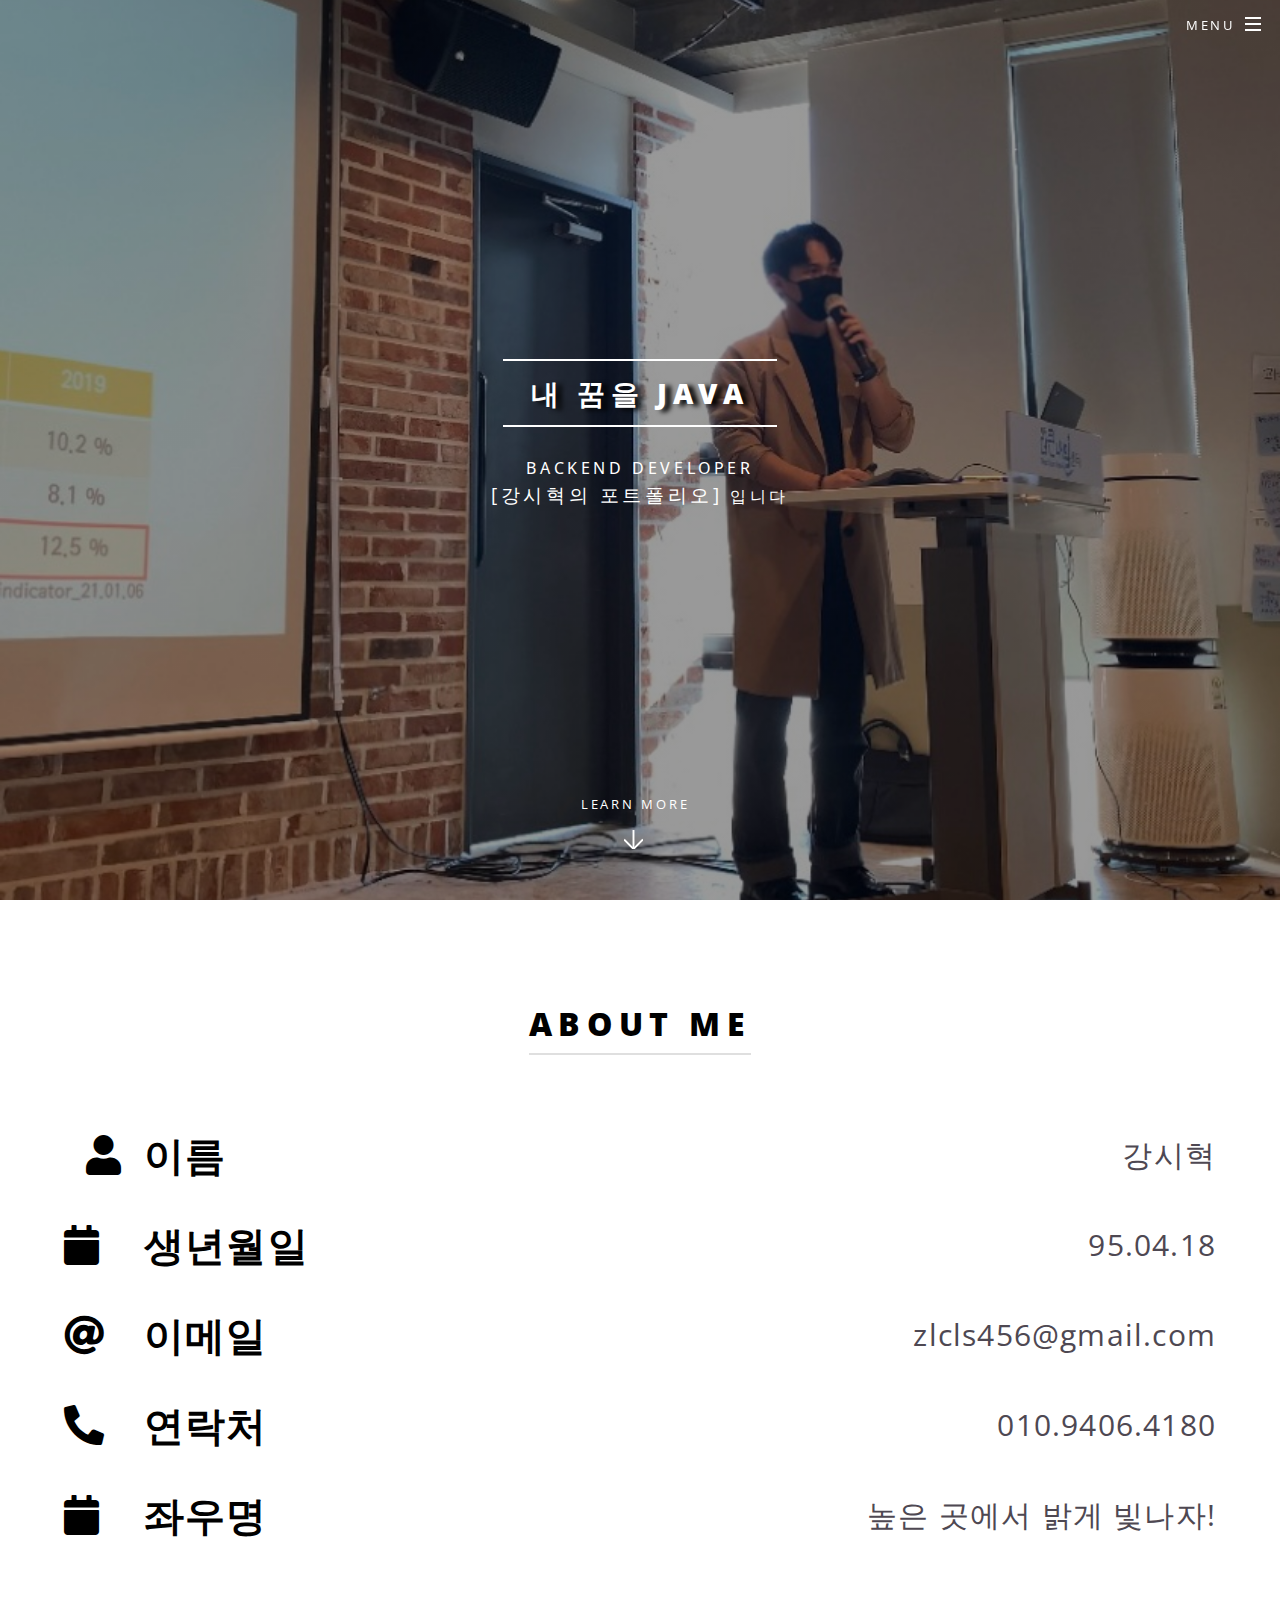
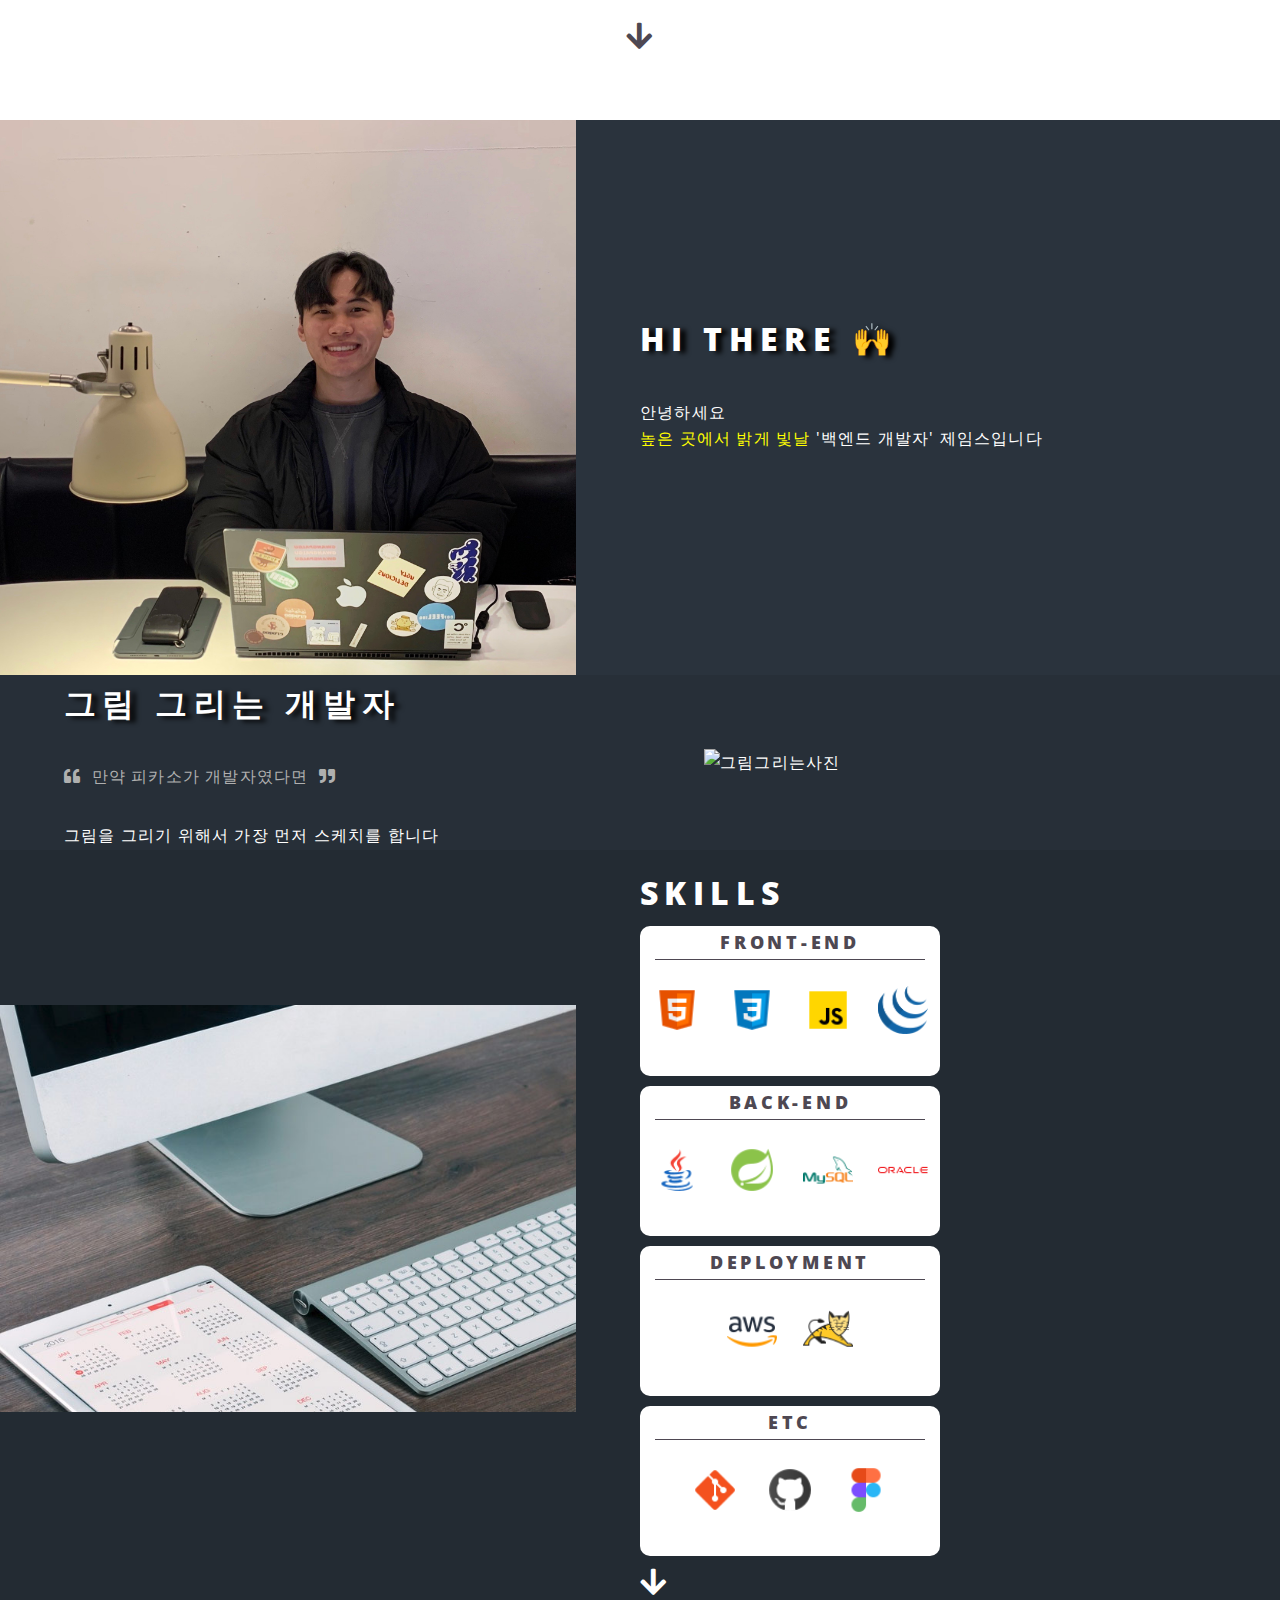
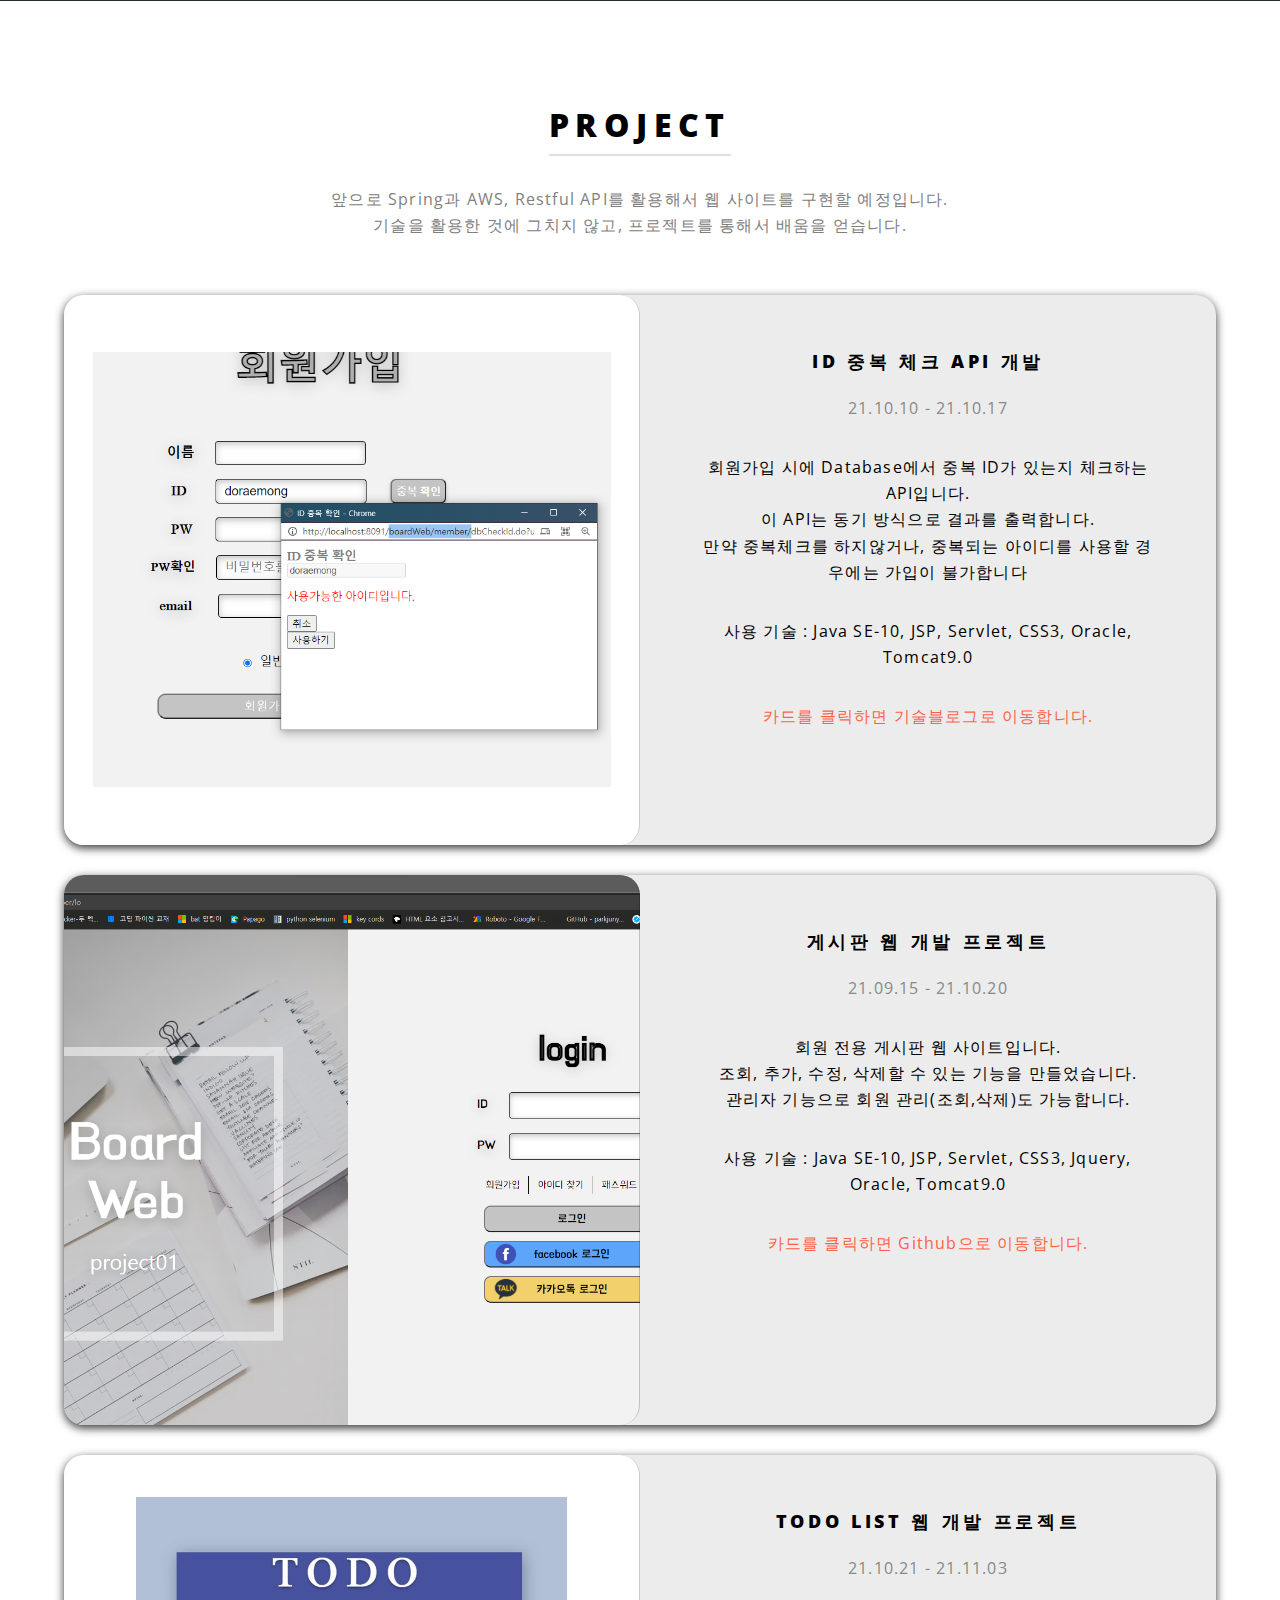
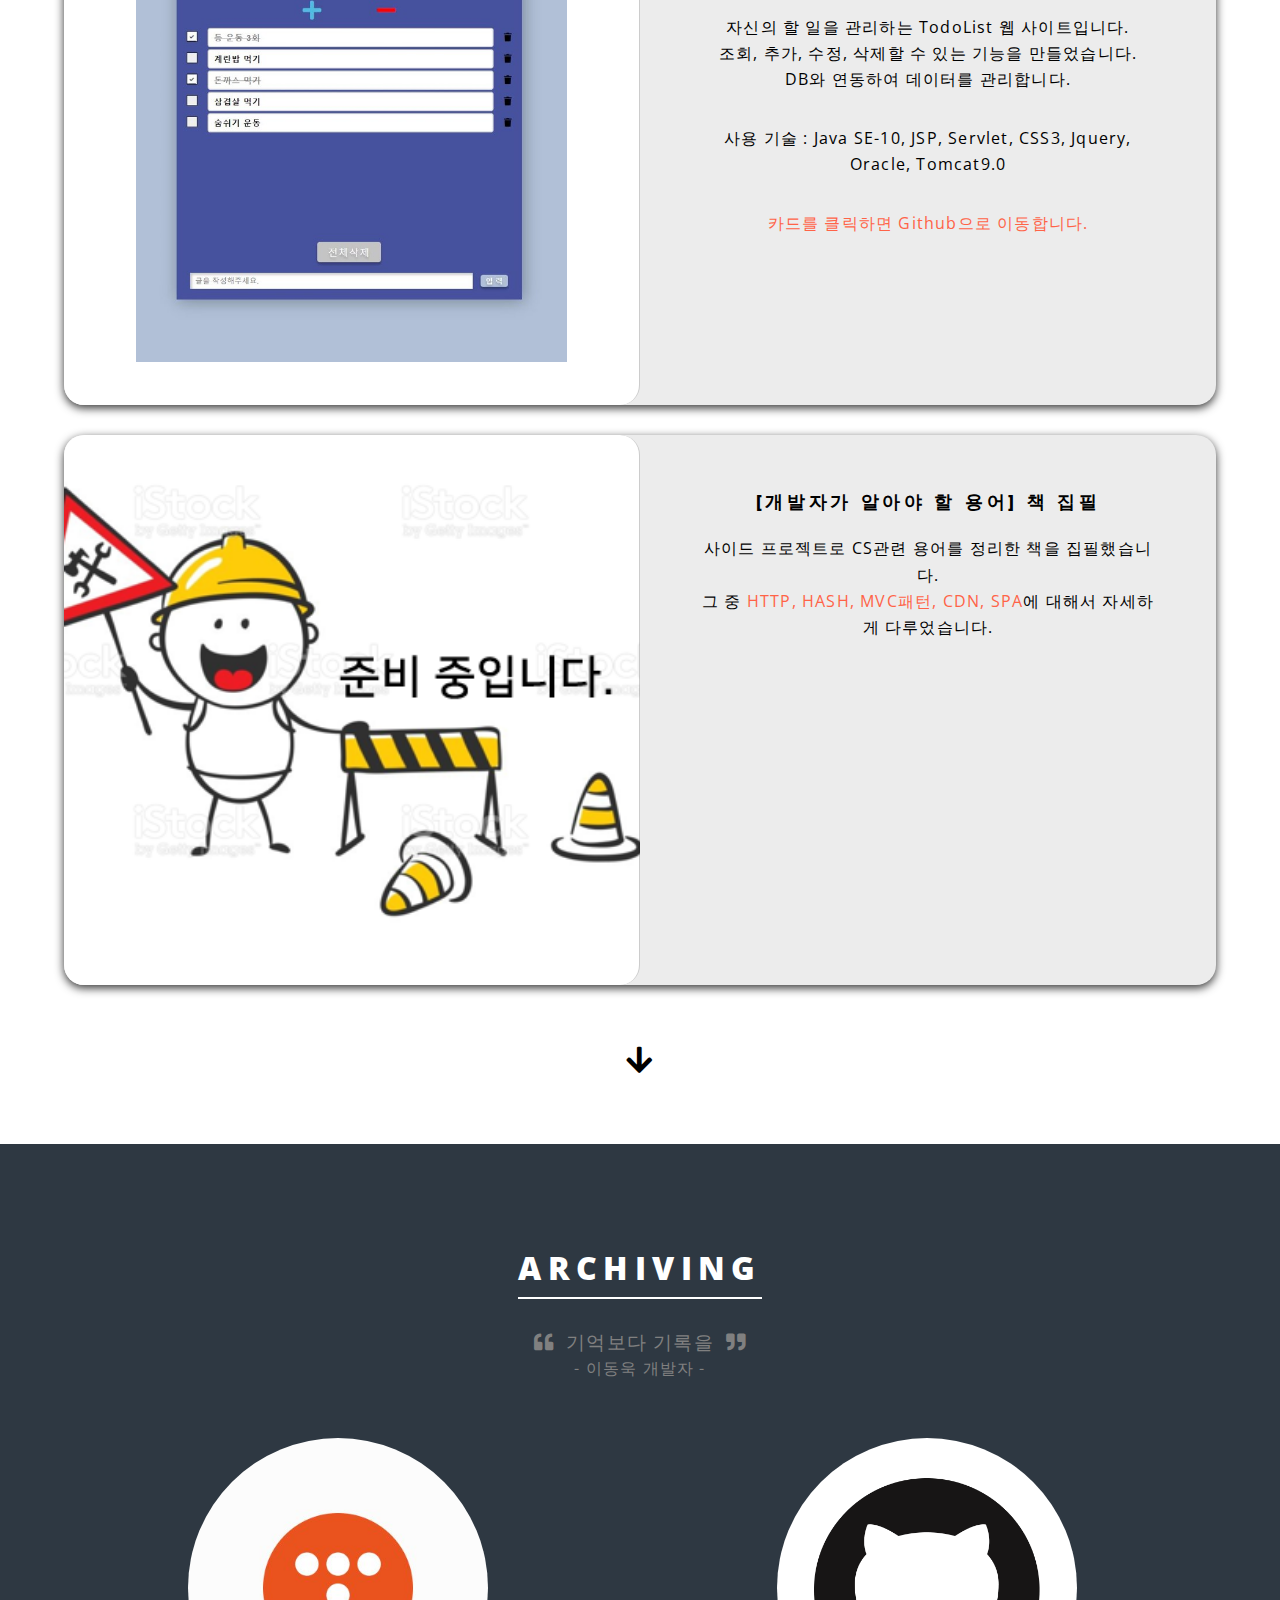
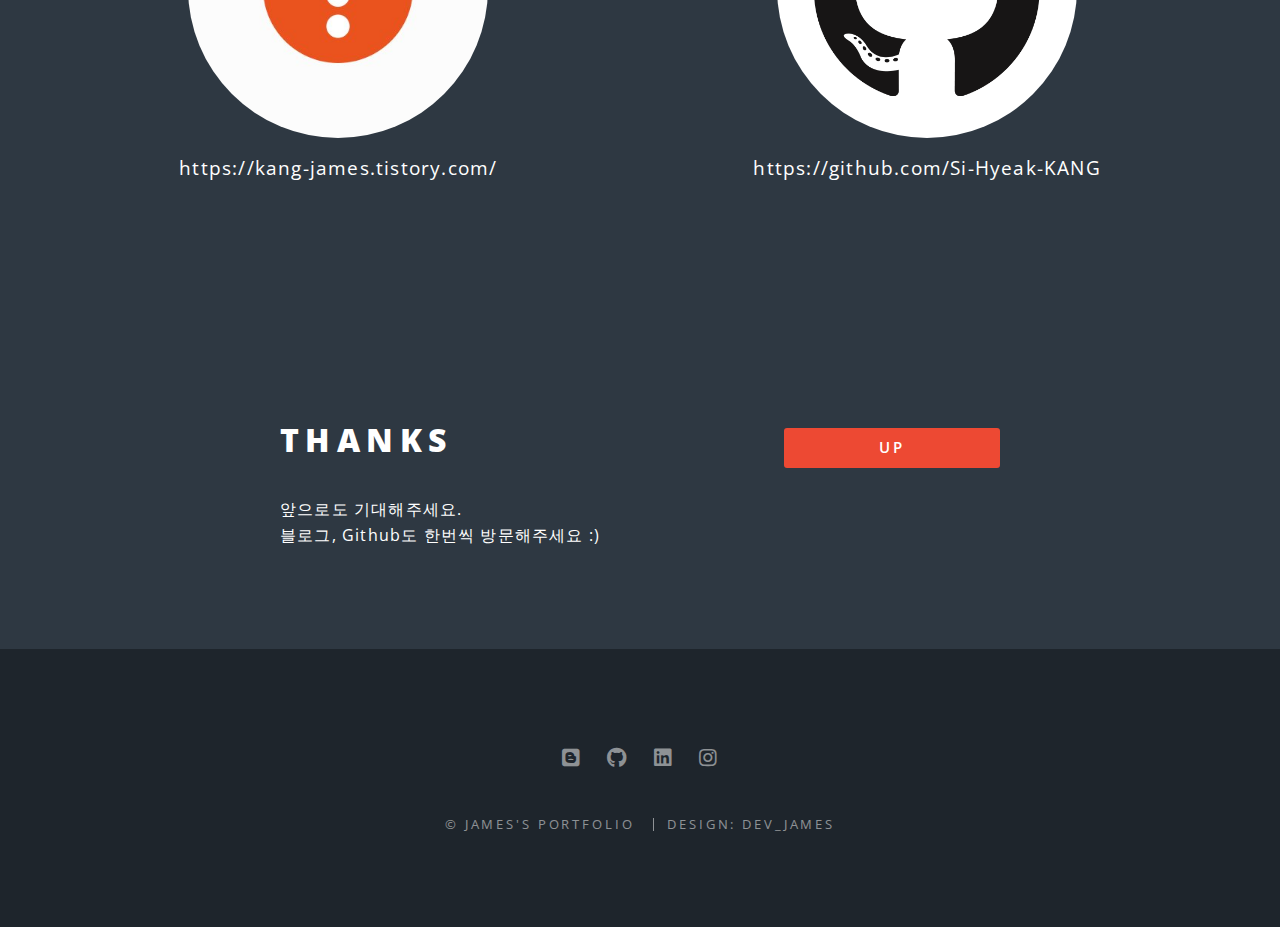
==== commit 2ecf68c1: "php파일에서 html로 변경" ====
--- a/WebContent/index.html
+++ b/WebContent/index.html
@@ -261,8 +261,8 @@
 				<div class="inner">
 					<header>
 						<h2>thanks</h2>
-						<p>아래 링크를 통해서</p>
-						<p>블로그, Github 등 한번씩 방문해주세요 :)</p>
+						<p>앞으로도 기대해주세요.</p>
+						<p>블로그, Github도 한번씩 방문해주세요 :)</p>
 					</header>
 					<ul class="actions stacked">
 						<li class="nothing"></li>
